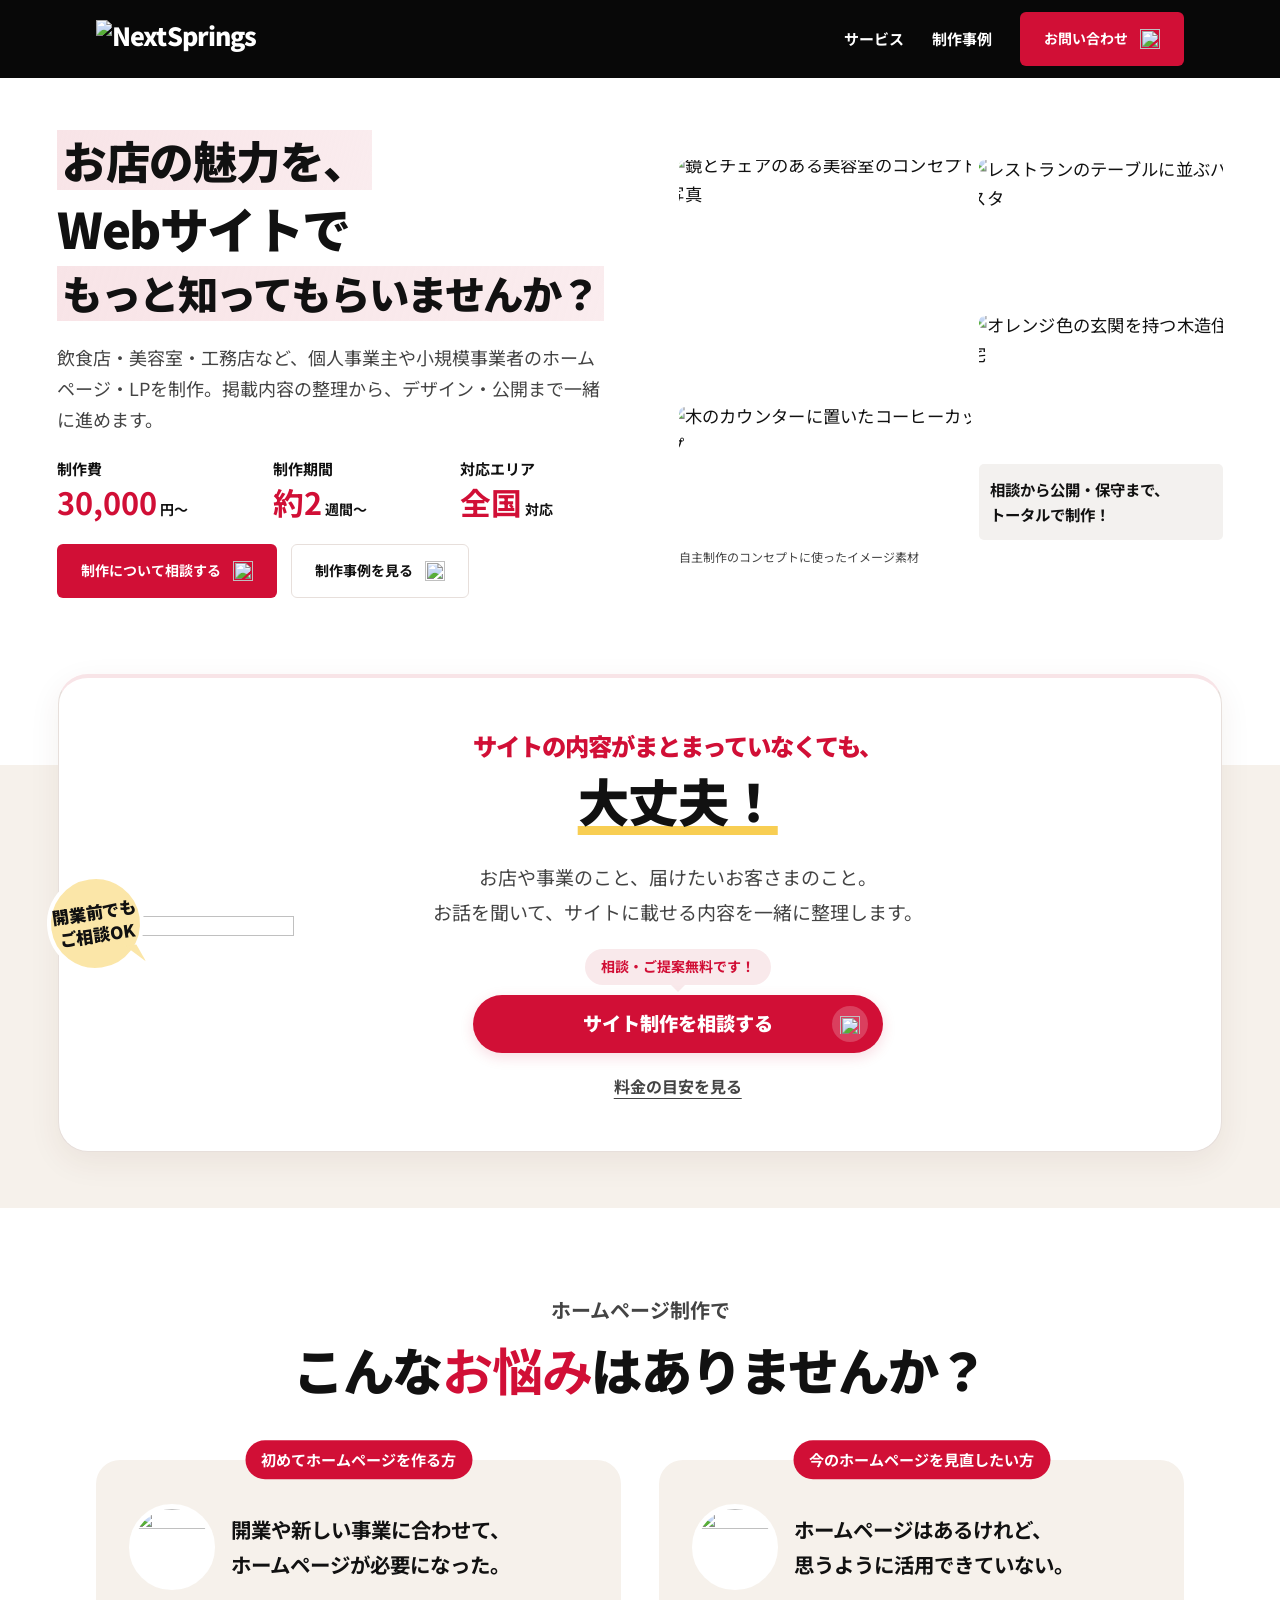
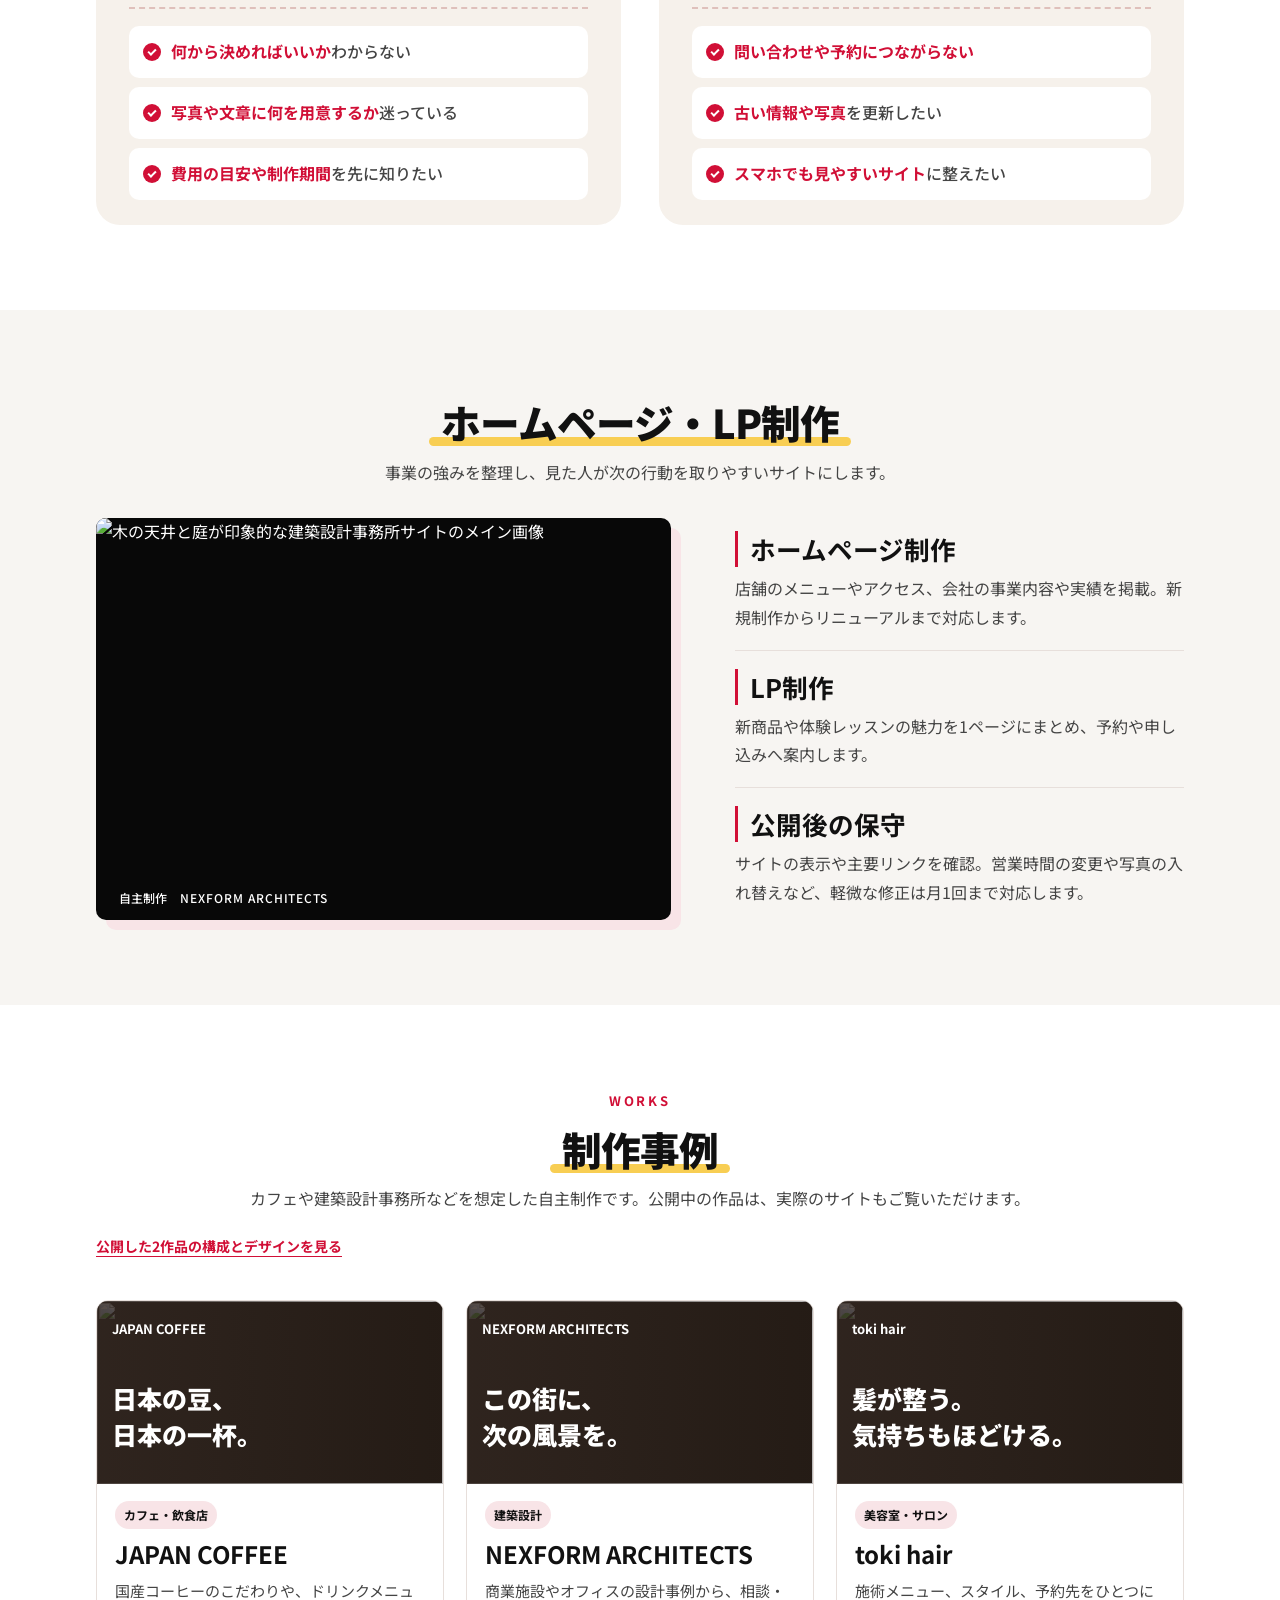
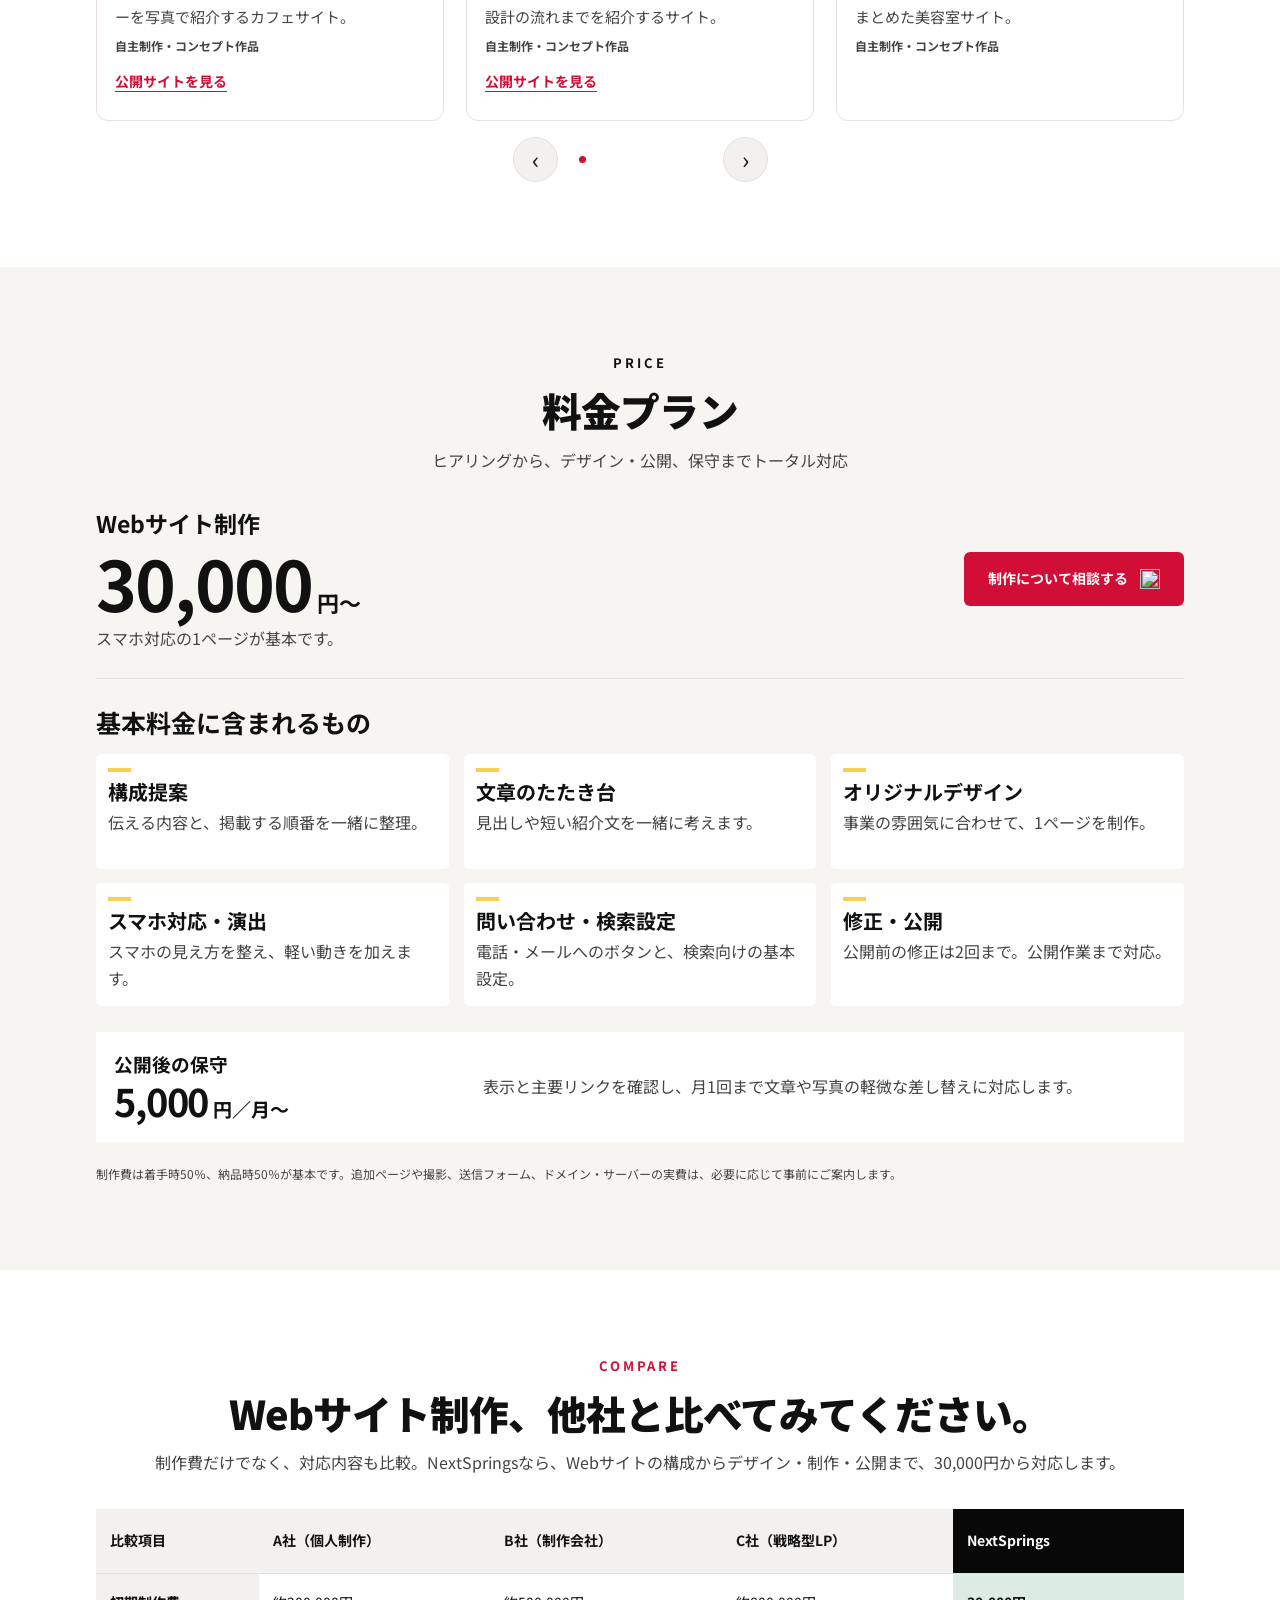
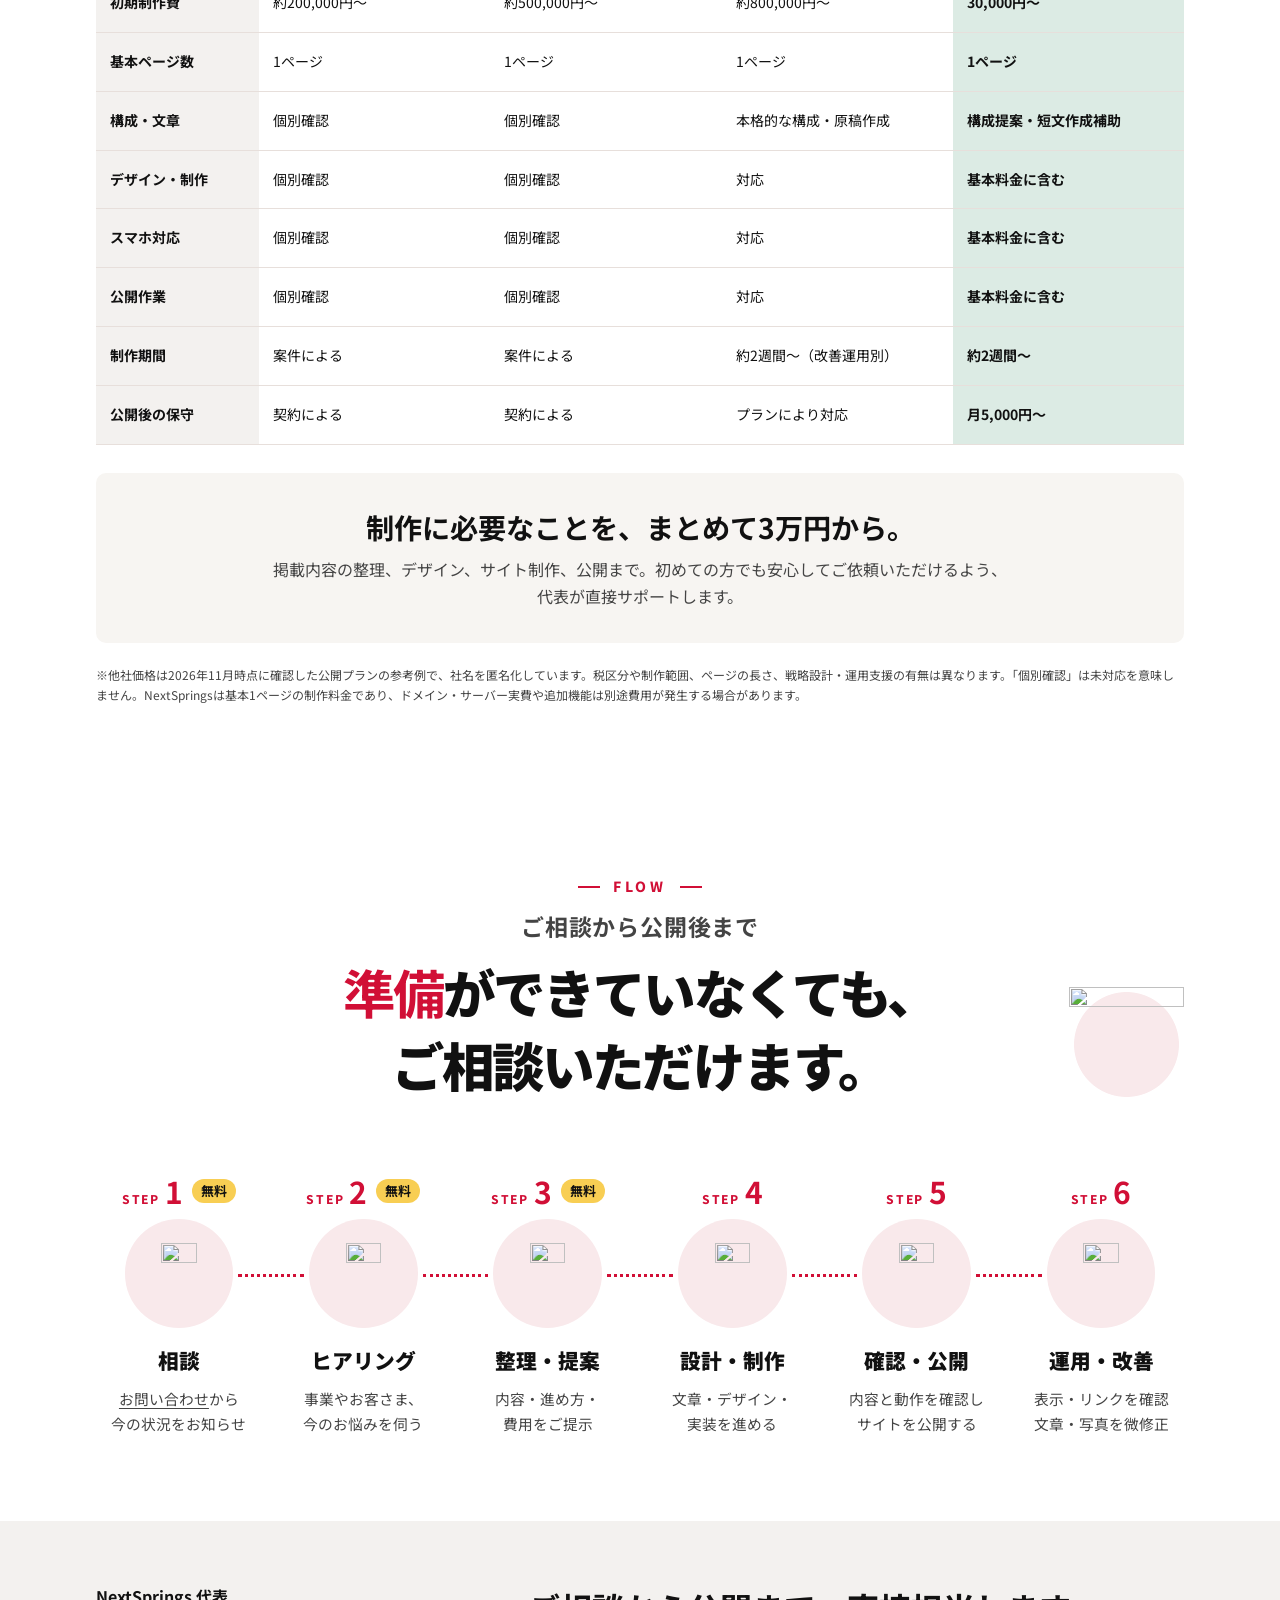
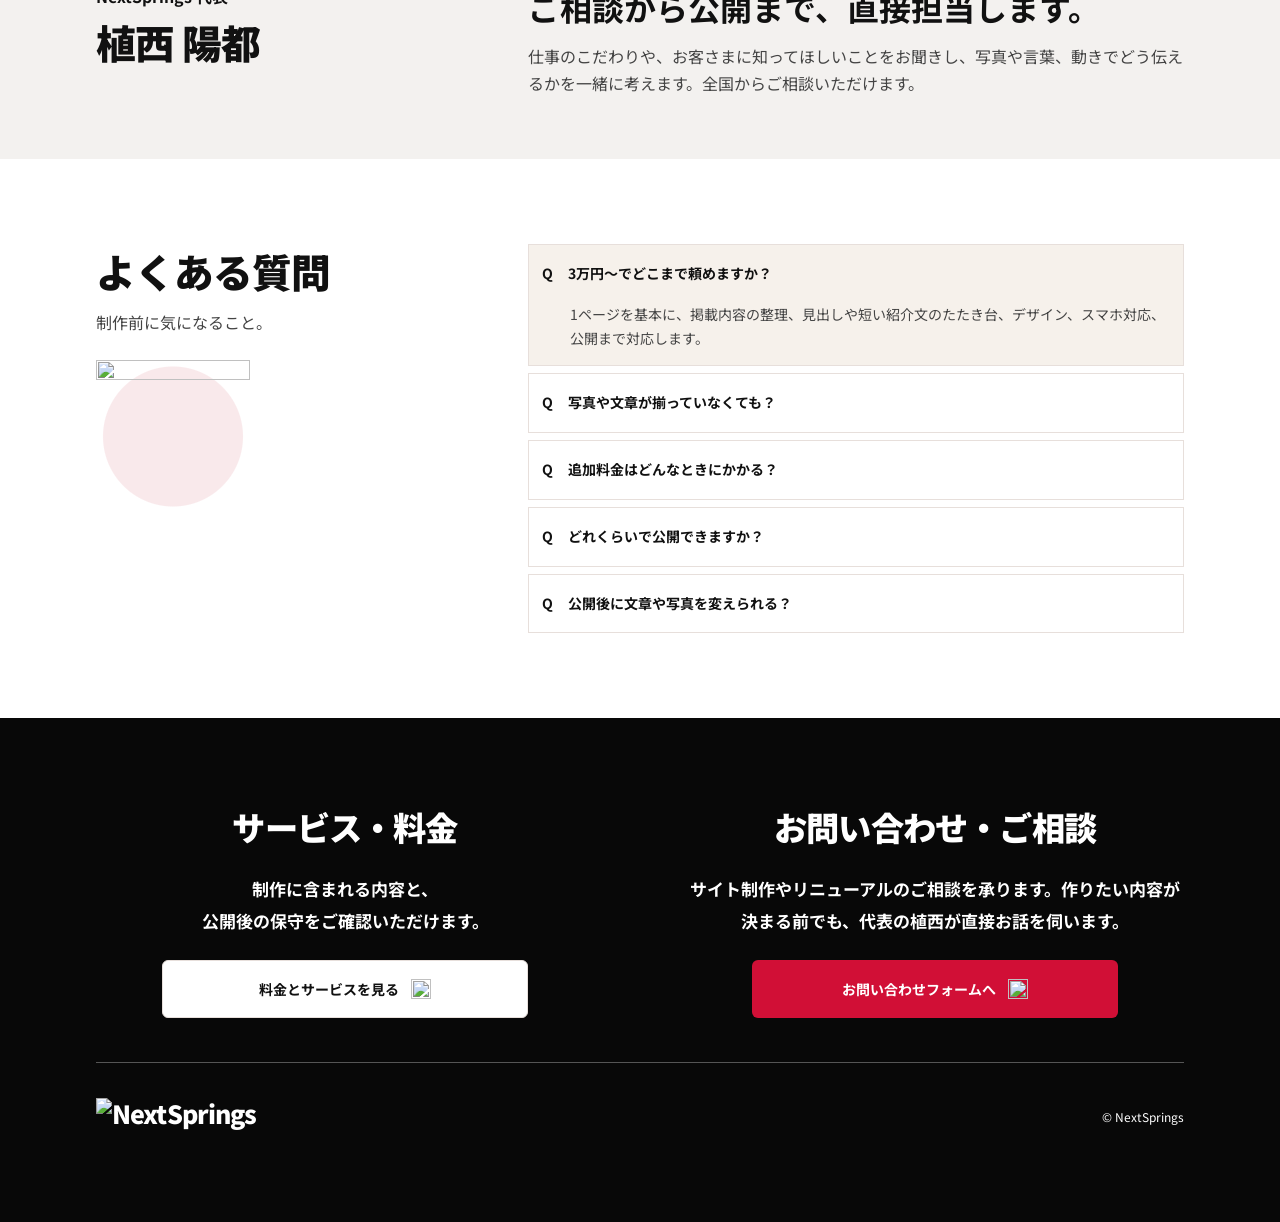
==== index.html @ c1b56e24 "Add files via upload" ====
<!doctype html>
<html lang="ja">
  <head>
    <meta charset="utf-8">
    <meta name="viewport" content="width=device-width, initial-scale=1">
    <meta name="theme-color" content="#080808">
    <meta
      name="description"
      content="小規模事業者・個人事業主のホームページ制作、LP制作、リニューアルを全国対応。1ページ30,000円〜。構成提案からスマホ対応・公開までNextSpringsの代表が直接担当します。"
    >
    <title>個人事業主・小規模事業者のホームページ制作・LP制作｜NextSprings</title>
    <meta name="robots" content="max-image-preview:large">
    <link rel="icon" type="image/png" href="./assets/favicon.png" sizes="96x96">
    <link rel="preconnect" href="https://fonts.googleapis.com">
    <link rel="preconnect" href="https://fonts.gstatic.com" crossorigin>
    <link
      href="https://fonts.googleapis.com/css2?family=Noto+Sans+JP:wght@400;500;700;900&amp;display=swap"
      rel="stylesheet"
    >
    <link rel="stylesheet" href="./styles.css?v=5">
    <link rel="stylesheet" href="./motion.css">
    <script src="./site.js?v=2" defer></script>
    <script src="./motion.js" defer></script>
  </head>
  <body id="top">
    <a class="skip" href="#main">本文へ移動</a>

    <header class="site-header">
      <div class="wrap header-inner">
        <a class="brand" href="#top" aria-label="NextSprings トップへ">
          <img
            src="./assets/nextsprings-logo-f1.png"
            alt="NextSprings"
            width="185"
            height="38"
          >
        </a>
        <nav aria-label="メインナビゲーション">
          <a class="nav-link" href="#services">サービス</a>
          <a class="nav-link" href="./works.html">制作事例</a>
          <a class="button primary" href="./contact.html">
            <span class="desktop-label">お問い合わせ</span>
            <span class="mobile-label">ご相談</span>
            <img src="./assets/arrow-light.svg" alt="" width="20" height="20">
          </a>
        </nav>
      </div>
    </header>

    <main id="main">
      <!-- トップ画面・制作費と納期の目安 -->
      <section class="hero" aria-labelledby="hero-heading">
        <div class="hero-wrap">
          <div class="hero-copy">
            <h1 id="hero-heading">
              <span>お店の魅力を、</span>
              <span>Webサイトで</span>
              <span>もっと知って<wbr>もらいませんか？</span>
            </h1>
            <p>
              飲食店・美容室・工務店など、個人事業主や小規模事業者のホームページ・LPを制作。掲載内容の整理から、デザイン・公開まで一緒に進めます。
            </p>
            <dl class="hero-facts">
              <div>
                <dt>制作費</dt>
                <dd>
                  <strong>30,000</strong>
                  <span>円〜</span>
                </dd>
              </div>
              <div>
                <dt>制作期間</dt>
                <dd>
                  <strong>約2</strong>
                  <span>週間〜</span>
                </dd>
              </div>
              <div>
                <dt>対応エリア</dt>
                <dd>
                  <strong>全国</strong>
                  <span>対応</span>
                </dd>
              </div>
            </dl>
            <div class="actions">
              <a class="button primary" href="./contact.html">
                <span class="desktop-label">制作について相談する</span>
                <span class="mobile-label">制作を相談する</span>
                <img src="./assets/arrow-light.svg" alt="" width="20" height="20">
              </a>
              <a class="button secondary" href="#works">
                <span class="desktop-label">制作事例を見る</span>
                <span class="mobile-label">作品を見る</span>
                <img src="./assets/arrow-dark.svg" alt="" width="20" height="20">
              </a>
            </div>
          </div>
          <figure class="hero-gallery">
            <div class="gallery-grid">
              <div class="gallery-stack gallery-main">
                <div class="gallery-photo">
                  <img
                    src="./assets/toki-hair.webp"
                    srcset="./assets/toki-hair-480.webp 480w, ./assets/toki-hair-960.webp 960w, ./assets/toki-hair.webp 1536w"
                    sizes="(max-width: 850px) 54vw, 24vw"
                    alt="鏡とチェアのある美容室のコンセプト写真"
                    width="1536"
                    height="1024"
                    fetchpriority="high"
                  >
                </div>
                <div class="gallery-photo">
                  <img
                    src="./assets/japan-coffee.webp"
                    srcset="./assets/japan-coffee-480.webp 480w, ./assets/japan-coffee-960.webp 960w, ./assets/japan-coffee.webp 1536w"
                    sizes="(max-width: 850px) 54vw, 24vw"
                    alt="木のカウンターに置いたコーヒーカップ"
                    width="1536"
                    height="1024"
                  >
                </div>
              </div>
              <div class="gallery-stack gallery-side">
                <div class="gallery-photo">
                  <img
                    src="./assets/hiyori.webp"
                    srcset="./assets/hiyori-480.webp 480w, ./assets/hiyori-960.webp 960w, ./assets/hiyori.webp 1536w"
                    sizes="(max-width: 850px) 41vw, 21vw"
                    alt="レストランのテーブルに並ぶパスタ"
                    width="1536"
                    height="1024"
                  >
                </div>
                <div class="gallery-photo">
                  <img
                    src="./assets/kino.webp"
                    srcset="./assets/kino-480.webp 480w, ./assets/kino-960.webp 960w, ./assets/kino.webp 1536w"
                    sizes="(max-width: 850px) 41vw, 21vw"
                    alt="オレンジ色の玄関を持つ木造住宅"
                    width="1536"
                    height="1024"
                  >
                </div>
                <p>相談から公開・保守まで、<br>トータルで制作！</p>
              </div>
            </div>
            <figcaption>自主制作のコンセプトに使ったイメージ素材</figcaption>
          </figure>
        </div>
      </section>

      <!-- ホームページ制作のご相談 -->
      <section class="statement" id="consultation" aria-labelledby="statement-heading">
        <div class="wrap">
          <div class="statement-card">
            <div class="statement-copy" data-reveal>
              <h2 id="statement-heading">
                <span class="statement-question">サイトの内容がまとまっていなくても、</span>
                <span class="statement-answer">大丈夫！</span>
              </h2>
              <p class="statement-description">
                <span>お店や事業のこと、届けたいお客さまのこと。</span>
                <span>お話を聞いて、サイトに載せる内容を一緒に整理します。</span>
              </p>
              <p class="statement-hint">相談・ご提案無料です！</p>
              <a class="button primary statement-button" href="./contact.html">
                <span class="statement-button-label">サイト制作を相談する</span>
                <span class="statement-button-icon" aria-hidden="true">
                  <img src="./assets/arrow-light.svg" alt="" width="20" height="20">
                </span>
              </a>
              <a class="statement-pricing" href="#pricing">料金の目安を見る</a>
            </div>
            <div class="statement-art" data-reveal="pop" data-delay="1">
              <p class="statement-bubble">開業前でも<br>ご相談OK</p>
              <img
                class="statement-portrait"
                src="./assets/consultation-designer.png"
                alt=""
                width="640"
                height="640"
                loading="lazy"
              >
            </div>
          </div>
        </div>
      </section>

      <!-- 初めての制作・サイト見直しのお悩み -->
      <section class="section concerns-section" id="concerns" aria-labelledby="concerns-heading">
        <div class="wrap">
          <div class="concerns-heading center" data-reveal>
            <p class="concerns-context">ホームページ制作で</p>
            <h2 id="concerns-heading">
              <span>こんな<strong>お悩み</strong>は</span><wbr><span>ありませんか？</span>
            </h2>
          </div>
          <div class="concerns">
            <article class="concern-card" data-reveal="from-left">
              <h3 class="concern-label">初めてホームページを作る方</h3>
              <div class="concern-intro">
                <img src="./assets/person-independent.svg" alt="" width="69" height="69" loading="lazy">
                <p>開業や新しい事業に合わせて、<br>ホームページが必要になった。</p>
              </div>
              <ul>
                <li><span><strong>何から決めればいいか</strong>わからない</span></li>
                <li><span><strong>写真や文章に何を用意するか</strong>迷っている</span></li>
                <li><span><strong>費用の目安や制作期間</strong>を先に知りたい</span></li>
              </ul>
            </article>

            <article class="concern-card" data-reveal="from-right" data-delay="1">
              <h3 class="concern-label">今のホームページを見直したい方</h3>
              <div class="concern-intro">
                <img src="./assets/person-salon.svg" alt="" width="69" height="69" loading="lazy">
                <p>ホームページはあるけれど、<br>思うように活用できていない。</p>
              </div>
              <ul>
                <li><span><strong>問い合わせや予約につながらない</strong></span></li>
                <li><span><strong>古い情報や写真</strong>を更新したい</span></li>
                <li><span><strong>スマホでも見やすいサイト</strong>に整えたい</span></li>
              </ul>
            </article>
          </div>
        </div>
      </section>

      <!-- サービス内容 -->
      <section class="section services" id="services" aria-labelledby="services-heading">
        <div class="wrap">
          <div class="section-intro center" data-reveal>
            <h2 id="services-heading"><span class="underline">ホームページ・<wbr>LP制作</span></h2>
            <p>事業の強みを整理し、見た人が次の行動を取りやすいサイトにします。</p>
          </div>
          <div class="services-content">
            <figure class="services-feature" data-reveal data-delay="1">
              <img
                src="./assets/nexform-site.webp"
                alt="木の天井と庭が印象的な建築設計事務所サイトのメイン画像"
                width="1536"
                height="864"
                loading="lazy"
                decoding="async"
              >
              <figcaption>
                <span>自主制作</span>
                <span lang="en">NEXFORM ARCHITECTS</span>
              </figcaption>
            </figure>

            <dl class="service-list" data-reveal data-delay="2">
              <div>
                <dt>ホームページ制作</dt>
                <dd>店舗のメニューやアクセス、会社の事業内容や実績を掲載。新規制作からリニューアルまで対応します。</dd>
              </div>
              <div>
                <dt>LP制作</dt>
                <dd>新商品や体験レッスンの魅力を1ページにまとめ、予約や申し込みへ案内します。</dd>
              </div>
              <div>
                <dt>公開後の保守</dt>
                <dd>サイトの表示や主要リンクを確認。営業時間の変更や写真の入れ替えなど、軽微な修正は月1回まで対応します。</dd>
              </div>
            </dl>
          </div>
        </div>
      </section>

      <!-- 制作事例 -->
      <section class="section" id="works" aria-labelledby="works-heading">
        <div class="wrap">
          <div class="section-intro center" data-reveal>
            <span lang="en" class="eyebrow red">WORKS</span>
            <h2 id="works-heading"><span class="underline">制作事例</span></h2>
            <p>カフェや建築設計事務所などを想定した自主制作です。公開中の作品は、実際のサイトもご覧いただけます。</p>
            <a class="project-link" href="./works.html">公開した2作品の構成とデザインを見る</a>
          </div>
          <div class="carousel" data-reveal data-delay="1" aria-roledescription="カルーセル" aria-labelledby="works-heading">
            <!-- 作品の追加・削除時は、下の切り替えボタンと aria-label の件数も更新する -->
            <div class="work-track" id="work-track" tabindex="0" aria-label="制作事例">
              <article class="project" aria-roledescription="スライド" aria-label="1 / 6">
                <div class="project-cover">
                  <img src="./assets/japan-coffee-site.webp" alt="" loading="lazy" width="1672" height="941">
                  <div>
                    <span lang="en">JAPAN COFFEE</span>
                    <p>日本の豆、<br>日本の一杯。</p>
                  </div>
                </div>
                <div class="project-copy">
                  <span class="tag">カフェ・飲食店</span>
                  <h3 lang="en">JAPAN COFFEE</h3>
                  <p>国産コーヒーのこだわりや、ドリンクメニューを写真で紹介するカフェサイト。</p>
                  <small>自主制作・コンセプト作品</small>
                  <a
                    class="project-link"
                    href="https://ue070924-source.github.io/japan-cofe-2.0/"
                    target="_blank"
                    rel="noopener"
                    aria-label="JAPAN COFFEEの公開サイトを見る（新しいタブ）"
                  >公開サイトを見る</a>
                </div>
              </article>

              <article class="project" aria-roledescription="スライド" aria-label="2 / 6">
                <div class="project-cover">
                  <img src="./assets/nexform-site.webp" alt="" loading="lazy" width="1536" height="864">
                  <div>
                    <span lang="en">NEXFORM ARCHITECTS</span>
                    <p>この街に、<br>次の風景を。</p>
                  </div>
                </div>
                <div class="project-copy">
                  <span class="tag">建築設計</span>
                  <h3 lang="en">NEXFORM ARCHITECTS</h3>
                  <p>商業施設やオフィスの設計事例から、相談・設計の流れまでを紹介するサイト。</p>
                  <small>自主制作・コンセプト作品</small>
                  <a
                    class="project-link"
                    href="https://ue070924-source.github.io/nexform/"
                    target="_blank"
                    rel="noopener"
                    aria-label="NEXFORM ARCHITECTSの公開サイトを見る（新しいタブ）"
                  >公開サイトを見る</a>
                </div>
              </article>

              <article class="project" aria-roledescription="スライド" aria-label="3 / 6">
                <div class="project-cover">
                  <img src="./assets/toki-hair.webp" alt="" loading="lazy" width="393" height="207">
                  <div>
                    <span lang="en">toki hair</span>
                    <p>髪が整う。<br>気持ちもほどける。</p>
                  </div>
                </div>
                <div class="project-copy">
                  <span class="tag">美容室・サロン</span>
                  <h3 lang="en">toki hair</h3>
                  <p>施術メニュー、スタイル、予約先をひとつにまとめた美容室サイト。</p>
                  <small>自主制作・コンセプト作品</small>
                </div>
              </article>

              <article class="project" aria-roledescription="スライド" aria-label="4 / 6">
                <div class="project-cover">
                  <img src="./assets/kino.webp" alt="" loading="lazy" width="393" height="207">
                  <div>
                    <span>木野工務店</span>
                    <p>木と暮らす家を、<br>この街で。</p>
                  </div>
                </div>
                <div class="project-copy">
                  <span class="tag">建築・リフォーム</span>
                  <h3>木野工務店</h3>
                  <p>施工写真と対応工事を整理し、見積もり相談へつなぐサイト案。</p>
                  <small>自主制作・コンセプト作品</small>
                </div>
              </article>

              <article class="project" aria-roledescription="スライド" aria-label="5 / 6">
                <div class="project-cover">
                  <img src="./assets/hiyori.webp" alt="" loading="lazy" width="393" height="207">
                  <div>
                    <span>食堂 ひより</span>
                    <p>今日の一皿を、<br>ゆっくりと。</p>
                  </div>
                </div>
                <div class="project-copy">
                  <span class="tag">飲食店・レストラン</span>
                  <h3>食堂 ひより</h3>
                  <p>料理写真と営業時間、来店時の案内を分かりやすく載せた店舗サイト。</p>
                  <small>自主制作・コンセプト作品</small>
                </div>
              </article>

              <article class="project" aria-roledescription="スライド" aria-label="6 / 6">
                <div class="project-cover">
                  <img src="./assets/yohaku.webp" alt="" loading="lazy" width="393" height="207">
                  <div>
                    <span>余白写真室</span>
                    <p>その日の光を、<br>一枚に。</p>
                  </div>
                </div>
                <div class="project-copy">
                  <span class="tag">個人事業・写真家</span>
                  <h3>余白写真室</h3>
                  <p>写真作品、撮影メニュー、依頼先を紹介するポートフォリオ。</p>
                  <small>自主制作・コンセプト作品</small>
                </div>
              </article>
            </div>
            <div class="carousel-controls" hidden>
              <button
                type="button"
                class="round"
                data-direction="-1"
                aria-label="前の作品"
                aria-controls="work-track"
              >
                ‹
              </button>
              <div class="dots" aria-label="表示する作品">
                <button
                  type="button"
                  data-slide="0"
                  aria-label="JAPAN COFFEEから表示"
                  aria-current="true"
                >
                  <img src="./assets/dot-active.svg" alt="" width="7" height="7">
                </button>
                <button type="button" data-slide="1" aria-label="NEXFORM ARCHITECTSから表示">
                  <img src="./assets/dot-2.svg" alt="" width="7" height="7">
                </button>
                <button type="button" data-slide="2" aria-label="toki hairから表示">
                  <img src="./assets/dot-3.svg" alt="" width="7" height="7">
                </button>
                <button type="button" data-slide="3" aria-label="木野工務店から表示">
                  <img src="./assets/dot-4.svg" alt="" width="7" height="7">
                </button>
                <button type="button" data-slide="4" aria-label="食堂 ひよりから表示">
                  <img src="./assets/dot-5.svg" alt="" width="7" height="7">
                </button>
                <button type="button" data-slide="5" aria-label="余白写真室から表示">
                  <img src="./assets/dot-2.svg" alt="" width="7" height="7">
                </button>
              </div>
              <button
                type="button"
                class="round"
                data-direction="1"
                aria-label="次の作品"
                aria-controls="work-track"
              >
                ›
              </button>
            </div>
            <p class="sr-only" aria-live="polite" data-carousel-status></p>
          </div>
        </div>
      </section>

      <!-- 制作料金・保守料金 -->
      <section class="section light" id="pricing" aria-labelledby="price-heading">
        <div class="wrap">
          <div class="section-intro center" data-reveal>
            <span class="eyebrow" lang="en">PRICE</span>
            <h2 id="price-heading">料金プラン</h2>
            <p>ヒアリングから、デザイン・公開、保守までトータル対応</p>
          </div>
          <!-- 料金を変えるときは、トップ画面・比較表・FAQの金額も確認する -->
          <div class="price-lead" data-reveal data-delay="1">
            <div>
              <h3>Webサイト制作</h3>
              <p class="amount">
                <strong>30,000</strong>
                <span>円〜</span>
              </p>
              <p>スマホ対応の1ページが基本です。</p>
            </div>
            <a class="button primary" href="./contact.html">
              制作について相談する
              <img src="./assets/arrow-light.svg" alt="" width="20" height="20">
            </a>
          </div>
          <h3 class="included-title" data-reveal>基本料金に含まれるもの</h3>
          <div class="included">
            <article data-reveal>
              <h4>構成提案</h4>
              <p>伝える内容と、掲載する順番を一緒に整理。</p>
            </article>

            <article data-reveal data-delay="1">
              <h4>文章のたたき台</h4>
              <p>見出しや短い紹介文を一緒に考えます。</p>
            </article>

            <article data-reveal data-delay="2">
              <h4>オリジナルデザイン</h4>
              <p>事業の雰囲気に合わせて、1ページを制作。</p>
            </article>

            <article data-reveal>
              <h4>スマホ対応・演出</h4>
              <p>スマホの見え方を整え、軽い動きを加えます。</p>
            </article>

            <article data-reveal data-delay="1">
              <h4>問い合わせ・検索設定</h4>
              <p>電話・メールへのボタンと、検索向けの基本設定。</p>
            </article>

            <article data-reveal data-delay="2">
              <h4>修正・公開</h4>
              <p>公開前の修正は2回まで。公開作業まで対応。</p>
            </article>
          </div>
          <div class="maintenance" data-reveal>
            <div>
              <h3>公開後の保守</h3>
              <p class="amount">
                <strong>5,000</strong>
                <span>円／月〜</span>
              </p>
            </div>
            <p>表示と主要リンクを確認し、月1回まで文章や写真の軽微な差し替えに対応します。</p>
          </div>
          <p class="note">
            制作費は着手時50％、納品時50％が基本です。追加ページや撮影、送信フォーム、ドメイン・サーバーの実費は、必要に応じて事前にご案内します。
          </p>
        </div>
      </section>

      <!-- 他社との比較 -->
      <section class="section" id="comparison" aria-labelledby="comparison-heading">
        <div class="wrap">
          <div class="section-intro center" data-reveal>
            <span class="eyebrow red" lang="en">COMPARE</span>
            <h2 id="comparison-heading">
              <span>Webサイト制作、</span><wbr><span>他社と比べて</span><wbr><span>みてください。</span>
            </h2>
            <p>
              制作費だけでなく、対応内容も比較。NextSpringsなら、Webサイトの構成からデザイン・制作・公開まで、30,000円から対応します。
            </p>
          </div>
          <table class="compare" role="table" aria-labelledby="comparison-heading">
            <colgroup>
              <col class="item-col">
              <col>
              <col>
              <col>
              <col>
            </colgroup>
            <thead>
              <tr>
                <th scope="col">比較項目</th>
                <th scope="col">A社（個人制作）</th>
                <th scope="col">B社（制作会社）</th>
                <th scope="col">C社（戦略型LP）</th>
                <th scope="col">NextSprings</th>
              </tr>
            </thead>
            <tbody>
              <tr data-reveal="fade">
                <th scope="row">初期制作費</th>
                <td>
                  <span aria-hidden="true">A社（個人制作）</span>
                  約200,000円〜
                </td>
                <td>
                  <span aria-hidden="true">B社（制作会社）</span>
                  約500,000円〜
                </td>
                <td>
                  <span aria-hidden="true">C社（戦略型LP）</span>
                  約800,000円〜
                </td>
                <td>
                  <span aria-hidden="true">NextSprings</span>
                  30,000円〜
                </td>
              </tr>

              <tr data-reveal="fade" data-delay="1">
                <th scope="row">基本ページ数</th>
                <td>
                  <span aria-hidden="true">A社（個人制作）</span>
                  1ページ
                </td>
                <td>
                  <span aria-hidden="true">B社（制作会社）</span>
                  1ページ
                </td>
                <td>
                  <span aria-hidden="true">C社（戦略型LP）</span>
                  1ページ
                </td>
                <td>
                  <span aria-hidden="true">NextSprings</span>
                  1ページ
                </td>
              </tr>

              <tr data-reveal="fade" data-delay="2">
                <th scope="row">構成・文章</th>
                <td>
                  <span aria-hidden="true">A社（個人制作）</span>
                  個別確認
                </td>
                <td>
                  <span aria-hidden="true">B社（制作会社）</span>
                  個別確認
                </td>
                <td>
                  <span aria-hidden="true">C社（戦略型LP）</span>
                  本格的な構成・原稿作成
                </td>
                <td>
                  <span aria-hidden="true">NextSprings</span>
                  構成提案・短文作成補助
                </td>
              </tr>

              <tr data-reveal="fade">
                <th scope="row">デザイン・制作</th>
                <td>
                  <span aria-hidden="true">A社（個人制作）</span>
                  個別確認
                </td>
                <td>
                  <span aria-hidden="true">B社（制作会社）</span>
                  個別確認
                </td>
                <td>
                  <span aria-hidden="true">C社（戦略型LP）</span>
                  対応
                </td>
                <td>
                  <span aria-hidden="true">NextSprings</span>
                  基本料金に含む
                </td>
              </tr>

              <tr data-reveal="fade" data-delay="1">
                <th scope="row">スマホ対応</th>
                <td>
                  <span aria-hidden="true">A社（個人制作）</span>
                  個別確認
                </td>
                <td>
                  <span aria-hidden="true">B社（制作会社）</span>
                  個別確認
                </td>
                <td>
                  <span aria-hidden="true">C社（戦略型LP）</span>
                  対応
                </td>
                <td>
                  <span aria-hidden="true">NextSprings</span>
                  基本料金に含む
                </td>
              </tr>

              <tr data-reveal="fade" data-delay="2">
                <th scope="row">公開作業</th>
                <td>
                  <span aria-hidden="true">A社（個人制作）</span>
                  個別確認
                </td>
                <td>
                  <span aria-hidden="true">B社（制作会社）</span>
                  個別確認
                </td>
                <td>
                  <span aria-hidden="true">C社（戦略型LP）</span>
                  対応
                </td>
                <td>
                  <span aria-hidden="true">NextSprings</span>
                  基本料金に含む
                </td>
              </tr>

              <tr data-reveal="fade">
                <th scope="row">制作期間</th>
                <td>
                  <span aria-hidden="true">A社（個人制作）</span>
                  案件による
                </td>
                <td>
                  <span aria-hidden="true">B社（制作会社）</span>
                  案件による
                </td>
                <td>
                  <span aria-hidden="true">C社（戦略型LP）</span>
                  約2週間〜（改善運用別）
                </td>
                <td>
                  <span aria-hidden="true">NextSprings</span>
                  約2週間〜
                </td>
              </tr>

              <tr data-reveal="fade" data-delay="1">
                <th scope="row">公開後の保守</th>
                <td>
                  <span aria-hidden="true">A社（個人制作）</span>
                  契約による
                </td>
                <td>
                  <span aria-hidden="true">B社（制作会社）</span>
                  契約による
                </td>
                <td>
                  <span aria-hidden="true">C社（戦略型LP）</span>
                  プランにより対応
                </td>
                <td>
                  <span aria-hidden="true">NextSprings</span>
                  月5,000円〜
                </td>
              </tr>
            </tbody>
          </table>
          <div class="compare-summary" data-reveal>
            <h3>制作に必要なことを、まとめて3万円から。</h3>
            <p>
              掲載内容の整理、デザイン、サイト制作、公開まで。初めての方でも安心してご依頼いただけるよう、代表が直接サポートします。
            </p>
          </div>
          <p class="note">
            ※他社価格は2026年11月時点に確認した公開プランの参考例で、社名を匿名化しています。税区分や制作範囲、ページの長さ、戦略設計・運用支援の有無は異なります。「個別確認」は未対応を意味しません。NextSpringsは基本1ページの制作料金であり、ドメイン・サーバー実費や追加機能は別途費用が発生する場合があります。
          </p>
        </div>
      </section>

      <!-- 制作の流れ -->
      <section class="section process" id="process" aria-labelledby="process-heading">
        <div class="wrap">
          <div class="process-intro">
            <span class="process-eyebrow" lang="en" aria-hidden="true" data-reveal>FLOW</span>
            <h2 id="process-heading" data-reveal>ご相談から公開後まで</h2>
            <p class="process-lead" data-reveal data-delay="1">
              <span><strong>準備</strong>ができていなくても、</span>
              <span>ご相談いただけます。</span>
            </p>
            <img
              class="section-character process-character"
              data-reveal="pop"
              data-delay="2"
              src="./assets/process-designer.png"
              alt=""
              width="480"
              height="480"
              loading="lazy"
            >
          </div>
          <ol class="steps" role="list">
            <li data-reveal>
              <div class="step-meta">
                <span class="step-number" aria-hidden="true">STEP <b>1</b></span>
                <span class="step-free">無料</span>
              </div>
              <span class="step-icon">
                <img src="./assets/flow-contact.svg" alt="" width="64" height="64" loading="lazy">
              </span>
              <h3>相談</h3>
              <p>
                <span><a href="./contact.html">お問い合わせ</a>から</span>
                <span>今の状況をお知らせ</span>
              </p>
            </li>

            <li data-reveal data-delay="1">
              <div class="step-meta">
                <span class="step-number" aria-hidden="true">STEP <b>2</b></span>
                <span class="step-free">無料</span>
              </div>
              <span class="step-icon">
                <img src="./assets/flow-interview.svg" alt="" width="64" height="64" loading="lazy">
              </span>
              <h3>ヒアリング</h3>
              <p>
                <span>事業やお客さま、</span>
                <span>今のお悩みを伺う</span>
              </p>
            </li>

            <li data-reveal data-delay="2">
              <div class="step-meta">
                <span class="step-number" aria-hidden="true">STEP <b>3</b></span>
                <span class="step-free">無料</span>
              </div>
              <span class="step-icon">
                <img src="./assets/flow-proposal.svg" alt="" width="64" height="64" loading="lazy">
              </span>
              <h3>整理・提案</h3>
              <p>
                <span>内容・進め方・</span>
                <span>費用をご提示</span>
              </p>
            </li>

            <li data-reveal data-delay="3">
              <div class="step-meta">
                <span class="step-number" aria-hidden="true">STEP <b>4</b></span>
              </div>
              <span class="step-icon">
                <img src="./assets/flow-design.svg" alt="" width="64" height="64" loading="lazy">
              </span>
              <h3>設計・制作</h3>
              <p>
                <span>文章・デザイン・</span>
                <span>実装を進める</span>
              </p>
            </li>

            <li data-reveal data-delay="4">
              <div class="step-meta">
                <span class="step-number" aria-hidden="true">STEP <b>5</b></span>
              </div>
              <span class="step-icon">
                <img src="./assets/flow-launch.svg" alt="" width="64" height="64" loading="lazy">
              </span>
              <h3>確認・公開</h3>
              <p>
                <span>内容と動作を確認し</span>
                <span>サイトを公開する</span>
              </p>
            </li>

            <li data-reveal data-delay="5">
              <div class="step-meta">
                <span class="step-number" aria-hidden="true">STEP <b>6</b></span>
              </div>
              <span class="step-icon">
                <img src="./assets/flow-maintenance.svg" alt="" width="64" height="64" loading="lazy">
              </span>
              <h3>運用・改善</h3>
              <p>
                <span>表示・リンクを確認</span>
                <span>文章・写真を微修正</span>
              </p>
            </li>
          </ol>
        </div>
      </section>

      <!-- 代表プロフィール -->
      <section class="section gray profile" id="about" aria-labelledby="profile-heading">
        <div class="wrap split">
          <div data-reveal>
            <p class="persona">NextSprings 代表</p>
            <h2 id="profile-heading">植西 陽都</h2>
          </div>
          <div data-reveal data-delay="1">
            <h3>ご相談から公開まで、直接担当します。</h3>
            <p>
              仕事のこだわりや、お客さまに知ってほしいことをお聞きし、写真や言葉、動きでどう伝えるかを一緒に考えます。全国からご相談いただけます。
            </p>
          </div>
        </div>
      </section>

      <!-- よくある質問 -->
      <section class="section" id="faq" aria-labelledby="faq-heading">
        <div class="wrap split">
          <div class="faq-intro">
            <h2 id="faq-heading" data-reveal>よくある質問</h2>
            <p data-reveal>制作前に気になること。</p>
            <img
              class="section-character faq-character"
              data-reveal="pop"
              data-delay="1"
              src="./assets/faq-designer.png"
              alt=""
              width="480"
              height="480"
              loading="lazy"
            >
          </div>
          <div class="faq">
            <details name="faq" data-reveal open>
              <summary>3万円〜でどこまで頼めますか？</summary>
              <p>
                1ページを基本に、掲載内容の整理、見出しや短い紹介文のたたき台、デザイン、スマホ対応、公開まで対応します。
              </p>
            </details>

            <details name="faq" data-reveal data-delay="1">
              <summary>写真や文章が揃っていなくても？</summary>
              <p>まずは事業内容をお聞かせください。手元の素材を確認し、必要なものを一緒に整理します。</p>
            </details>

            <details name="faq" data-reveal data-delay="2">
              <summary>追加料金はどんなときにかかる？</summary>
              <p>追加ページ、撮影、送信フォームなどをご希望の場合は、事前にお見積もりします。</p>
            </details>

            <details name="faq" data-reveal data-delay="3">
              <summary>どれくらいで公開できますか？</summary>
              <p>
                最短で約2週間です。素材の準備状況や制作内容に応じ、見積もり時に公開時期の目安をお伝えします。
              </p>
            </details>

            <details name="faq" data-reveal data-delay="4">
              <summary>公開後に文章や写真を変えられる？</summary>
              <p>
                保守では月1回まで軽微な差し替えに対応します。変更したい箇所と差し替え後の素材をお送りください。
              </p>
            </details>
          </div>
        </div>
      </section>
    </main>

    <!-- 問い合わせ・フッター -->
    <footer id="contact" class="contact">
      <div class="wrap">
        <div class="contact-grid">
          <section aria-labelledby="contact-services" data-reveal>
            <h2 id="contact-services">サービス・料金</h2>
            <p>制作に含まれる内容と、<br>公開後の保守をご確認いただけます。</p>
            <a class="button secondary" href="#pricing">
              料金とサービスを見る
              <img src="./assets/arrow-dark.svg" alt="" width="20" height="20">
            </a>
          </section>
          <section aria-labelledby="contact-inquiry" data-reveal data-delay="1">
            <h2 id="contact-inquiry">お問い合わせ・ご相談</h2>
            <p>
              サイト制作やリニューアルのご相談を承ります。作りたい内容が決まる前でも、代表の植西が直接お話を伺います。
            </p>
            <a class="button primary" href="./contact.html">
              お問い合わせフォームへ
              <img src="./assets/arrow-light.svg" alt="" width="20" height="20">
            </a>
          </section>
        </div>
        <div class="footer-row">
          <a class="brand footer-brand" href="#top" aria-label="NextSprings トップへ">
            <img
              src="./assets/nextsprings-logo-f1.png"
              alt="NextSprings"
              width="185"
              height="38"
            >
          </a>
          <small>© NextSprings</small>
        </div>
      </div>
    </footer>
  </body>
</html>
---- styles.css ----
/* 共通の配色・書体・左右余白 */
:root {
  color-scheme: light;
  --ink: #111;
  --body: #444;
  --black: #080808;
  --red: #d10f36;
  --pink: #f8e4e7;
  --gray: #f3f1ef;
  --light: #f7f5f2;
  --line: #e7dfdb;
  --paper: #f6f1eb;
  --rose: #f9e9eb;
  --yellow: #f8ce53;
  --mint: #dcebe4;
  --gutter: clamp(24px, 7.5vw, 108px);
  font-family: "Noto Sans JP", "Hiragino Kaku Gothic ProN", "Yu Gothic", sans-serif;
  color: var(--ink);
  background: #fff;
  font-synthesis: none;
}

/* 基本スタイルとアクセシビリティ */
*,
*::before,
*::after {
  box-sizing: border-box;
}

body {
  margin: 0;
  line-height: 1.7;
}

p,
h1,
h2,
h3,
h4,
dl,
dd,
figure,
ul,
ol {
  margin: 0;
}

img {
  display: block;
  max-width: 100%;
}

a {
  color: inherit;
  text-decoration: none;
}

button {
  font: inherit;
}

[hidden] {
  display: none !important;
}

:focus-visible {
  outline: 3px solid #1b59b4;
  outline-offset: 4px;
}

[id] {
  scroll-margin-top: 16px;
}

.sr-only,
.skip:not(:focus) {
  position: absolute;
  width: 1px;
  height: 1px;
  padding: 0;
  overflow: hidden;
  clip-path: inset(50%);
  white-space: nowrap;
}

.skip:focus {
  position: fixed;
  z-index: 2;
  inset: 8px auto auto 8px;
  background: white;
  padding: 10px 16px;
}

/* 共通レイアウトと見出し */
.wrap {
  max-width: calc(1224px + var(--gutter) * 2);
  margin-inline: auto;
  padding-inline: var(--gutter);
}

.section {
  padding-block: 85px;
}

.center {
  text-align: center;
}

.gray {
  background: var(--gray);
}

.light {
  background: var(--light);
}

.mobile-label {
  display: none;
}

h2 {
  font-size: clamp(29px, 3.1vw, 44px);
  font-weight: 900;
  line-height: 1.38;
  letter-spacing: -.025em;
  text-wrap: balance;
}

h3 {
  font-weight: 700;
  line-height: 1.55;
}

.note {
  font-size: 12px;
  margin-top: 22px;
}

main p {
  color: var(--body);
}

/* ヘッダー・ナビゲーション */
.site-header {
  background: var(--black);
  color: #fff;
}

.header-inner {
  min-height: 78px;
  display: flex;
  align-items: center;
  justify-content: space-between;
  gap: 16px;
}

.brand {
  display: inline-flex;
  gap: 8px;
  align-items: center;
  font-weight: 900;
  font-size: 25px;
  line-height: 1.2;
  white-space: nowrap;
  letter-spacing: -.035em;
}

.brand img {
  flex: 0 0 auto;
  width: 185px;
  height: auto;
}

.site-header nav {
  display: flex;
  gap: 28px;
  align-items: center;
}

.nav-link {
  font-size: 15px;
  font-weight: 700;
}

.nav-link:hover {
  text-decoration: underline;
  text-underline-offset: 5px;
}

/* 共通ボタン */
.button {
  min-height: 54px;
  padding: 13px 23px;
  display: inline-flex;
  align-items: center;
  justify-content: center;
  gap: 12px;
  border-radius: 6px;
  border: 1px solid transparent;
  font-size: 14px;
  font-weight: 700;
  line-height: 1.55;
  text-align: center;
}

.button img {
  flex: 0 0 auto;
}

.button.primary {
  background: var(--red);
  color: white;
}

.button.primary:hover {
  background: #ad0d2d;
}

.button.secondary {
  background: white;
  color: var(--ink);
  border-color: var(--line);
}

.button.secondary[href]:hover {
  background: var(--gray);
}

/* トップ画面 */
.hero {
  padding: 52px 0 56px;
}

.hero-wrap {
  max-width: 1440px;
  margin-inline: auto;
  padding-inline: clamp(24px, 4.45vw, 64px);
  display: grid;
  grid-template-columns: minmax(0, 633fr) minmax(0, 612fr);
  align-items: center;
  gap: clamp(22px, 4.65vw, 67px);
}

.hero-copy {
  min-width: 0;
  display: grid;
  gap: 21px;
}

.hero h1 {
  font-size: clamp(35px, 3.48vw, 50px);
  line-height: 1.35;
  font-weight: 900;
  letter-spacing: -.032em;
  display: grid;
  justify-items: start;
  gap: 5px;
}

.hero h1 span {
  white-space: nowrap;
}

.hero h1 span:nth-child(2) {
  font-size: 1.1em;
}

.hero h1 span:last-child {
  font-size: clamp(28px, 3.15vw, 48px);
  white-space: normal;
  word-break: keep-all;
}

.hero h1 span:nth-child(odd) {
  padding-inline: 5px;
  background: linear-gradient(285deg, rgb(248 228 231 / 70%), var(--pink));
}

.hero-copy > p {
  max-width: 544px;
  font-size: 18px;
  line-height: 1.72;
}

.hero-facts {
  display: grid;
  grid-template-columns: 1.15fr 1fr .85fr;
  max-width: 608px;
}

.hero-facts dt {
  font-size: 15px;
  font-weight: 700;
}

.hero-facts dd {
  display: flex;
  align-items: baseline;
  gap: 3px;
  white-space: nowrap;
}

.hero-facts strong {
  color: var(--red);
  font-size: clamp(22px, 2.4vw, 34px);
  font-weight: 700;
  line-height: 1.35;
}

.hero-facts dd span {
  font-size: 14px;
  font-weight: 700;
}

.actions {
  display: flex;
  flex-wrap: wrap;
  gap: 14px;
}

/* トップ画面の写真 */
.gallery-grid {
  display: grid;
  grid-template-columns: minmax(0, 329fr) minmax(0, 275fr);
  gap: 8px;
}

.gallery-stack {
  display: grid;
  gap: 8px;
}

.gallery-photo {
  position: relative;
  overflow: hidden;
  border-radius: 5px;
}

.gallery-photo img {
  position: absolute;
  inset: 0;
  width: 100%;
  height: 100%;
  object-fit: cover;
}

.gallery-main .gallery-photo:first-child {
  aspect-ratio: 329 / 270;
}

.gallery-main .gallery-photo:last-child {
  aspect-ratio: 329 / 150;
}

.gallery-side .gallery-photo:first-child {
  aspect-ratio: 275 / 164;
}

.gallery-side .gallery-photo:nth-child(2) {
  aspect-ratio: 275 / 154;
}

.gallery-side p {
  min-height: 74px;
  display: flex;
  align-items: center;
  padding: 10px 11px;
  border-radius: 5px;
  background: var(--gray);
  color: var(--ink);
  font-size: clamp(12px, 1.2vw, 17px);
  font-weight: 700;
  line-height: 1.6;
}

.hero-gallery figcaption {
  margin-top: 7px;
  font-size: 12px;
  color: var(--body);
}

/* ホームページ制作のご相談 */
.statement {
  padding-block: 20px 56px;
  background: linear-gradient(180deg, white 0 20%, var(--paper) 20%);
}

.statement .wrap {
  --gutter: clamp(18px, 4.5vw, 64px);
}

.statement-card {
  display: grid;
  grid-template-columns: minmax(140px, 1fr) minmax(0, 3.25fr) minmax(18px, .68fr);
  border: 1px solid var(--line);
  border-top: 4px solid var(--pink);
  border-radius: 30px;
  background: white;
  box-shadow: 0 10px 32px rgb(80 40 30 / .07);
}

.statement-copy {
  grid-area: 1 / 2;
  padding-block: clamp(30px, 4vw, 52px) clamp(32px, 4vw, 52px);
  text-align: center;
}

.statement-question,
.statement-answer {
  display: block;
  text-wrap: balance;
}

.statement-question {
  color: var(--red);
  font-size: clamp(17px, 1.9vw, 26px);
}

.statement-answer {
  margin-top: 3px;
  font-size: clamp(32px, 4vw, 54px);
  text-decoration: underline;
  text-decoration-color: var(--yellow);
  text-decoration-skip-ink: none;
  text-decoration-thickness: .17em;
  text-underline-offset: .07em;
}

.statement-description {
  max-width: 35em;
  margin: 23px auto 0;
  font-size: clamp(16px, 1.5vw, 19px);
  line-height: 1.85;
  text-wrap: pretty;
}

.statement-description > span {
  display: block;
  text-wrap: balance;
}

.statement-hint {
  width: fit-content;
  position: relative;
  margin: 20px auto 10px;
  padding: 6px 16px;
  border-radius: 99px;
  background: var(--rose);
  color: var(--red);
  font-size: 14px;
  font-weight: 700;
}

.statement-hint::after {
  content: "";
  position: absolute;
  top: 100%;
  left: calc(50% - 7px);
  border: 7px solid transparent;
  border-top-color: var(--rose);
}

.statement-button {
  position: relative;
  display: flex;
  width: min(100%, 410px);
  min-height: 58px;
  margin-inline: auto;
  padding-inline: 55px;
  border-radius: 99px;
  box-shadow: 0 4px 14px rgb(209 15 54 / .15);
  font-size: clamp(16px, 1.5vw, 21px);
  font-weight: 900;
}

.statement-button-label {
  text-wrap: balance;
}

.statement-button-icon {
  position: absolute;
  right: 14px;
  display: grid;
  width: 36px;
  height: 36px;
  place-items: center;
  border-radius: 50%;
  background: rgb(255 255 255 / .2);
}

.statement-pricing {
  display: inline-block;
  margin-top: 20px;
  color: var(--body);
  font-weight: 700;
  text-decoration: underline;
  text-underline-offset: 5px;
}

.statement-pricing:hover {
  color: var(--red);
}

.statement-art {
  position: relative;
  grid-area: 1 / 1;
  align-self: end;
}

.statement-portrait {
  width: 100%;
  height: auto;
  max-width: 244px;
  margin-inline: auto;
}

.statement-bubble {
  position: absolute;
  z-index: 1;
  top: -41px;
  left: -12px;
  display: grid;
  width: clamp(75px, 7.6vw, 102px);
  aspect-ratio: 1;
  place-content: center;
  border: 4px solid white;
  border-radius: 50%;
  background: #fbe6a8;
  color: var(--ink);
  font-size: clamp(13px, 1.35vw, 17px);
  font-weight: 900;
  line-height: 1.35;
  text-align: center;
  transform: rotate(-8deg);
}

.statement-bubble::after {
  content: "";
  position: absolute;
  bottom: 0;
  right: 0;
  width: 19px;
  height: 19px;
  background: inherit;
  clip-path: polygon(0 0, 62% 4%, 100% 100%);
}

/* 初めての制作・サイト見直しのお悩み */
.concerns-section {
  background: white;
}

.concerns-context {
  margin-bottom: 7px;
  font-size: clamp(16px, 1.6vw, 20px);
  font-weight: 700;
}

#concerns-heading {
  font-size: clamp(27px, 4vw, 57px);
}

#concerns-heading > span {
  white-space: nowrap;
}

#concerns-heading strong {
  color: var(--red);
}

.concerns {
  margin-top: 55px;
  display: grid;
  grid-template-columns: repeat(2, minmax(0, 1fr));
  gap: clamp(20px, 3vw, 38px);
}

.concern-card {
  position: relative;
  border-radius: 24px;
  background: var(--paper);
  padding: 44px clamp(16px, 2.6vw, 36px) 25px;
}

.concern-label {
  position: absolute;
  top: 0;
  left: 50%;
  width: max-content;
  max-width: calc(100% - 22px);
  padding: 8px 16px;
  transform: translate(-50%, -50%);
  border-radius: 99px;
  background: var(--red);
  color: white;
  font-size: clamp(13px, 1.18vw, 17px);
  text-align: center;
}

.concern-intro {
  min-height: 82px;
  display: grid;
  grid-template-columns: auto minmax(0, 1fr);
  align-items: center;
  gap: 16px;
}

.concern-intro img {
  width: clamp(60px, 6.7vw, 94px);
  height: auto;
  border: 5px solid white;
  border-radius: 50%;
  background: white;
}

.concern-intro p {
  color: var(--ink);
  font-size: clamp(16px, 1.6vw, 21px);
  font-weight: 700;
  text-wrap: balance;
}

.concern-card ul {
  display: grid;
  gap: 9px;
  margin-top: 17px;
  padding: 17px 0 0;
  border-top: 2px dashed #dfc0bb;
  list-style: none;
}

.concern-card li {
  position: relative;
  min-height: 52px;
  display: grid;
  grid-template-columns: 18px minmax(0, 1fr);
  align-items: center;
  gap: 10px;
  padding: 10px 14px;
  border-radius: 10px;
  background: white;
  color: var(--body);
  font-size: 16px;
  font-weight: 500;
}

.concern-card li::before {
  content: "";
  width: 18px;
  height: 18px;
  border-radius: 50%;
  background: var(--red);
}

.concern-card li::after {
  content: "";
  position: absolute;
  top: 50%;
  left: 19px;
  width: 8px;
  height: 5px;
  border: solid white;
  border-width: 0 0 2px 2px;
  transform: translateY(-65%) rotate(-45deg);
}

.concern-card li strong {
  color: var(--red);
  font-weight: 700;
}

.concern-card li > span {
  text-wrap: balance;
}

/* 共通の2カラムレイアウト */
.split {
  display: grid;
  grid-template-columns: minmax(0, 1fr) minmax(0, 1.85fr);
  gap: clamp(28px, 6vw, 92px);
}

.split > div > p {
  margin-top: 10px;
  font-size: 16px;
}

/* サービス内容 */
.services {
  background: var(--light);
}

.services-content {
  display: grid;
  grid-template-columns: minmax(0, 1.28fr) minmax(0, 1fr);
  align-items: center;
  gap: clamp(32px, 5vw, 76px);
}

.services-feature {
  border-radius: 10px;
  overflow: hidden;
  background: var(--black);
  color: white;
  box-shadow: 10px 10px 0 var(--pink);
}

.services-feature img {
  width: 100%;
  height: auto;
  aspect-ratio: 16 / 10;
  object-fit: cover;
}

.services-feature figcaption {
  display: flex;
  flex-wrap: wrap;
  align-items: baseline;
  gap: 2px 13px;
  padding: 11px clamp(13px, 2vw, 23px) 12px;
  font-size: 12px;
  font-weight: 500;
}

.services-feature figcaption [lang="en"] {
  letter-spacing: .08em;
}

.service-list {
  display: grid;
  gap: 18px;
}

.service-list > div + div {
  padding-top: 18px;
  border-top: 1px solid var(--line);
}

.service-list dt {
  padding-left: 12px;
  border-left: 3px solid var(--red);
  font-size: clamp(20px, 2vw, 26px);
  font-weight: 700;
  line-height: 1.4;
}

.service-list dd {
  margin-top: 7px;
  color: var(--body);
  font-size: 16px;
  line-height: 1.8;
}

/* セクション見出し */
.section-intro {
  display: grid;
  gap: 9px;
  margin-bottom: 32px;
}

.section-intro p {
  font-size: 16px;
}

.eyebrow {
  font-size: 13px;
  font-weight: 700;
  letter-spacing: .23em;
}

.eyebrow.red {
  color: var(--red);
}

.underline {
  position: relative;
  isolation: isolate;
  display: inline-block;
  padding-inline: 12px;
}

.underline::after {
  content: "";
  position: absolute;
  inset: auto 0 .09em;
  height: .23em;
  border-radius: 12px;
  background: var(--yellow);
  z-index: -1;
}

/* 制作事例のカルーセル */
.work-track {
  display: flex;
  gap: 22px;
  overflow-x: auto;
  scroll-snap-type: x mandatory;
  overscroll-behavior-x: contain;
  scrollbar-width: thin;
  align-items: stretch;
}

.carousel[data-enhanced] .work-track {
  scrollbar-width: none;
}

.carousel[data-enhanced] .work-track::-webkit-scrollbar {
  display: none;
}

.project {
  flex: 0 0 calc((100% - 44px) / 3);
  min-width: 0;
  scroll-snap-align: start;
  border: 1px solid var(--line);
  border-radius: 12px;
  overflow: hidden;
}

.project-cover {
  aspect-ratio: 393 / 207;
  display: grid;
  position: relative;
  isolation: isolate;
  color: #fff;
  background: #241b15;
}

.project-cover > img {
  position: absolute;
  inset: 0;
  width: 100%;
  height: 100%;
  max-width: none;
  object-fit: cover;
  z-index: -2;
}

.project-cover::after {
  content: "";
  position: absolute;
  inset: 0;
  background: linear-gradient(90deg, rgb(49 38 32 / .84), rgb(49 38 32 / .04));
  z-index: -1;
}

.project-cover > div {
  padding: 13px 15px;
}

.project-cover span {
  font-size: 13px;
  font-weight: 700;
}

.project-cover p {
  margin-top: clamp(20px, 3.1vw, 47px);
  color: white;
  font-size: clamp(19px, 2vw, 25px);
  line-height: 1.42;
  font-weight: 900;
}

.project-copy {
  padding: 16px 18px;
  min-height: 181px;
}

.tag {
  display: inline-block;
  background: var(--pink);
  color: var(--ink);
  padding: 4px 9px;
  border-radius: 20px;
  font-size: 12px;
  font-weight: 700;
}

.project h3 {
  margin: 6px 0;
  font-size: 24px;
}

.project p {
  font-size: 15px;
}

.project-cover p {
  font-size: clamp(19px, 2vw, 25px);
}

.project small {
  display: block;
  margin-top: 7px;
  font-size: 12px;
  font-weight: 700;
  color: var(--body);
}

.project-link {
  display: inline-flex;
  align-items: center;
  min-height: 44px;
  margin-top: 3px;
  color: var(--red);
  font-size: 14px;
  font-weight: 700;
  text-decoration: underline;
  text-underline-offset: 4px;
}

.project-link:hover {
  color: var(--ink);
}

.carousel-controls {
  display: flex;
  justify-content: center;
  align-items: center;
  gap: 15px;
  margin-top: 16px;
}

.carousel-controls button {
  cursor: pointer;
  display: grid;
  place-items: center;
}

.round {
  color: var(--ink);
  width: 45px;
  height: 45px;
  background: var(--gray);
  border-radius: 50%;
  border: 1px solid var(--line);
  font-size: 24px;
  line-height: 1;
}

.round:hover {
  background: #ddd;
}

.dots {
  display: flex;
  align-items: center;
  gap: 3px;
}

.dots button {
  border: 0;
  background: transparent;
  width: 20px;
  height: 36px;
  padding: 0;
}

.dots img {
  grid-area: 1 / 1;
}

.dots button[aria-current="true"]::after {
  content: "";
  grid-area: 1 / 1;
  width: 7px;
  height: 7px;
  border-radius: 50%;
  background: var(--red);
  z-index: 1;
}

.dots button[data-slide="0"]:not([aria-current="true"]) img {
  filter: grayscale(1);
  opacity: .3;
}

/* 制作料金・保守料金 */
.price-lead {
  display: flex;
  align-items: center;
  justify-content: space-between;
  gap: 20px;
  padding-bottom: 26px;
  border-bottom: 1px solid var(--line);
  margin-bottom: 24px;
}

.price-lead h3 {
  font-size: 23px;
}

.amount {
  display: flex;
  align-items: baseline;
  gap: 5px;
}

.amount strong {
  color: var(--ink);
  font-size: clamp(54px, 5.42vw, 78px);
  line-height: 1.2;
  letter-spacing: -.03em;
}

.amount span {
  color: var(--ink);
  font-weight: 700;
  font-size: 22px;
}

.included-title {
  font-size: 25px;
  margin-bottom: 12px;
}

.included {
  display: grid;
  grid-template-columns: repeat(3, minmax(0, 1fr));
  gap: 14px 15px;
}

.included article {
  min-height: 115px;
  padding: 14px 12px;
  background: white;
  border-radius: 5px;
}

.included article::before {
  content: "";
  display: block;
  background: var(--yellow);
  width: 23px;
  height: 4px;
  margin-bottom: 6px;
}

.included h4 {
  font-size: 20px;
  line-height: 1.4;
}

.included p {
  margin-top: 3px;
  font-size: 16px;
}

.maintenance {
  display: grid;
  grid-template-columns: minmax(230px, 1fr) 2fr;
  align-items: center;
  gap: 28px;
  padding: 17px 18px;
  background: white;
  margin-top: 26px;
}

.maintenance .amount strong {
  font-size: 38px;
}

.maintenance .amount span {
  font-size: 19px;
}

/* 他社との比較 */
#comparison-heading span {
  white-space: nowrap;
}

.compare {
  border-collapse: collapse;
  width: 100%;
  table-layout: fixed;
  text-align: left;
  font-size: 14px;
}

.compare .item-col {
  width: 15%;
}

.compare th,
.compare td {
  padding: 17px 14px;
  border-bottom: 1px solid var(--line);
}

.compare thead th {
  height: 65px;
  background: var(--gray);
}

.compare th[scope="row"] {
  background: var(--gray);
}

.compare thead th:last-child {
  background: var(--black);
  color: white;
}

.compare td:last-child {
  background: var(--mint);
  font-weight: 700;
}

.compare td > span {
  display: none;
}

.compare-summary {
  margin-top: 28px;
  padding: clamp(18px, 3vw, 32px);
  border-radius: 10px;
  background: var(--light);
  text-align: center;
}

.compare-summary h3 {
  font-size: clamp(20px, 2.2vw, 29px);
  text-wrap: balance;
}

.compare-summary p {
  max-width: 46em;
  margin: 8px auto 0;
  text-wrap: pretty;
}

/* 制作の流れ */
.process-intro {
  position: relative;
  display: grid;
  justify-items: center;
  gap: 12px;
  margin-bottom: clamp(34px, 5.6vw, 82px);
  padding-inline: clamp(84px, 10vw, 150px);
  text-align: center;
}

.process-eyebrow {
  display: inline-flex;
  align-items: center;
  gap: 13px;
  color: var(--red);
  font-size: 14px;
  font-weight: 800;
  letter-spacing: .26em;
}

.process-eyebrow::before,
.process-eyebrow::after {
  content: "";
  width: 22px;
  height: 2px;
  background: currentColor;
}

.process-intro h2 {
  color: var(--body);
  font-size: clamp(18px, 2vw, 23px);
  font-weight: 700;
  letter-spacing: .035em;
}

.process-lead {
  color: var(--ink);
  font-size: clamp(32px, 4.1vw, 58px);
  font-weight: 900;
  line-height: 1.4;
  letter-spacing: -.035em;
}

.process-lead > span {
  display: block;
  text-wrap: balance;
}

.process-lead strong {
  color: var(--red);
}

.section-character {
  width: clamp(96px, 12vw, 154px);
  height: auto;
  flex: 0 0 auto;
  background: radial-gradient(circle, var(--rose) 0 64%, transparent 65%);
}

.process-character {
  position: absolute;
  bottom: 0;
  right: 0;
  width: clamp(78px, 9vw, 126px);
}

.steps {
  --step-icon-size: clamp(80px, 8.5vw, 112px);
  --step-meta-height: 35px;
  --step-spacing: 11px;
  --step-gap: clamp(12px, 1.45vw, 22px);
  list-style: none;
  padding: 0;
  display: grid;
  grid-template-columns: repeat(6, minmax(0, 1fr));
  gap: var(--step-gap);
}

.steps > li {
  position: relative;
  display: grid;
  grid-template-rows: var(--step-meta-height) var(--step-icon-size) auto auto;
  align-content: start;
  justify-items: center;
  gap: var(--step-spacing);
  text-align: center;
}

.steps > li:not(:last-child)::after {
  content: "";
  position: absolute;
  top: calc(var(--step-meta-height) + var(--step-spacing) + var(--step-icon-size) * .5);
  left: calc(50% + var(--step-icon-size) * .5 + 5px);
  width: calc(100% + var(--step-gap) - var(--step-icon-size) - 10px);
  border-top: 3px dotted var(--red);
}

.step-meta {
  display: flex;
  align-items: center;
  gap: 9px;
}

.step-number {
  display: inline-flex;
  align-items: baseline;
  gap: 5px;
  color: var(--red);
  font-size: 12px;
  font-weight: 800;
  line-height: 1;
  letter-spacing: .14em;
}

.step-number b {
  font-size: 30px;
  letter-spacing: 0;
}

.step-free {
  padding: 3px 9px;
  border-radius: 99px;
  background: var(--yellow);
  color: var(--ink);
  font-size: 13px;
  font-weight: 700;
  line-height: 1.4;
}

.step-icon {
  width: var(--step-icon-size);
  height: var(--step-icon-size);
  display: grid;
  place-items: center;
  border-radius: 50%;
  background: var(--rose);
}

.step-icon img {
  width: 57%;
  height: auto;
}

.steps h3 {
  margin-top: 5px;
  font-size: clamp(17px, 1.62vw, 23px);
  font-weight: 900;
}

.steps p {
  font-size: clamp(14px, 1.15vw, 16px);
  line-height: 1.65;
  text-wrap: balance;
}

.steps p > span {
  display: block;
}

.steps p a {
  text-decoration: underline;
  text-underline-offset: 3px;
}

.steps p a:hover {
  color: var(--red);
}

@media (max-width: 1000px) {
  .steps {
    grid-template-columns: repeat(3, minmax(0, 1fr));
    row-gap: 30px;
  }

  .steps > li:nth-child(3n)::after {
    display: none;
  }
}

@media (max-width: 640px) {
  .process-intro {
    column-gap: 0;
    margin-bottom: 27px;
    padding-inline: 0;
  }

  .process-lead {
    font-size: clamp(24px, 6vw, 32px);
  }

  .process-character {
    position: static;
    width: 75px;
  }

  .steps {
    --step-icon-size: 62px;
    --step-gap: 19px;
    grid-template-columns: minmax(0, 1fr);
    gap: var(--step-gap);
  }

  .steps > li {
    min-height: var(--step-icon-size);
    grid-template-columns: var(--step-icon-size) minmax(0, 1fr);
    grid-template-rows: repeat(3, auto);
    justify-items: start;
    gap: 4px 14px;
    text-align: left;
  }

  .steps > li:not(:last-child)::after {
    display: block;
    top: calc(var(--step-icon-size) + 5px);
    left: calc(var(--step-icon-size) * .5);
    width: 0;
    height: calc(100% + var(--step-gap) - var(--step-icon-size) - 10px);
    border: 0;
    border-left: 2px dotted var(--red);
  }

  .step-icon {
    grid-area: 1 / 1 / 4 / 2;
  }

  .step-number b {
    font-size: 22px;
  }

  .steps h3 {
    margin-top: 0;
  }

  .steps p {
    text-wrap: pretty;
  }
}

/* 代表プロフィール */
.persona {
  font-size: 15px;
  font-weight: 700;
  color: var(--ink);
}

.profile {
  padding-block: 62px;
}

.profile h3 {
  font-size: clamp(25px, 2.5vw, 36px);
}

.profile .persona {
  margin: 0 0 5px;
}

/* よくある質問 */
.faq-character {
  margin-top: 24px;
}

.faq {
  display: grid;
  gap: 7px;
}

.faq details {
  border: 1px solid var(--line);
}

.faq details[open] {
  background: var(--paper);
}

.faq summary {
  padding: 17px 13px;
  cursor: pointer;
  display: grid;
  grid-template-columns: 17px 1fr 20px;
  gap: 9px;
  align-items: center;
  font-size: 14px;
  font-weight: 700;
  list-style: none;
}

.faq summary::-webkit-details-marker {
  display: none;
}

.faq summary::before {
  content: "Q";
}

.faq summary::after {
  content: "";
  width: 20px;
  height: 20px;
  background: url("./assets/plus.svg") center no-repeat;
}

.faq details[open] summary::after {
  background-image: url("./assets/minus.svg");
}

.faq details p {
  padding: 0 14px 15px 41px;
  font-size: 14px;
}

/* 問い合わせ・フッター */
.contact {
  background: var(--black);
  color: white;
  padding-block: 86px;
}

.contact-grid {
  display: grid;
  grid-template-columns: repeat(2, minmax(0, 1fr));
  gap: 92px;
  text-align: center;
}

.contact-grid > section {
  display: grid;
  justify-items: center;
  align-content: start;
  gap: 23px;
}

.contact-grid h2 {
  font-size: clamp(26px, 2.6vw, 37px);
}

.contact-grid p {
  max-width: 526px;
  min-height: 64px;
  font-size: 17px;
  font-weight: 700;
  line-height: 1.85;
}

.contact-grid .button {
  width: min(100%, 366px);
  min-height: 58px;
}

.footer-row {
  display: flex;
  justify-content: space-between;
  align-items: center;
  border-top: 1px solid #555;
  margin-top: 44px;
  padding-top: 35px;
}

.footer-row small {
  font-size: 12px;
}

/* スマホ・タブレット向けの調整 */
@media (max-width: 850px) {
  /* 共通・ヘッダー */
  .desktop-label {
    display: none;
  }

  .mobile-label {
    display: inline;
  }

  .section {
    padding-block: 49px;
  }

  .header-inner {
    min-height: 68px;
  }

  .site-header nav {
    gap: 12px;
  }

  .site-header .nav-link {
    display: none;
  }

  .site-header .button {
    padding-inline: 14px;
    white-space: nowrap;
  }

  .brand {
    font-size: clamp(19px, 6.1vw, 25px);
  }

  .brand img {
    width: clamp(125px, 40vw, 165px);
  }

  /* トップ画面 */
  .hero {
    padding-block: 34px;
  }

  .hero-wrap {
    grid-template-columns: minmax(0, 1fr);
    gap: 23px;
  }

  .hero-copy {
    gap: 16px;
  }

  .hero h1 {
    font-size: clamp(26px, 8.7vw, 44px);
  }

  .hero h1 span:last-child {
    font-size: inherit;
  }

  .hero-copy > p {
    font-size: 16px;
    line-height: 1.7;
  }

  .hero-facts dt {
    font-size: 12px;
  }

  .hero-facts strong {
    font-size: clamp(18px, 5.64vw, 25px);
  }

  .hero-facts dd span {
    font-size: 11px;
  }

  .actions {
    gap: 7px;
  }

  .actions .button {
    padding-inline: clamp(10px, 4vw, 18px);
    gap: 7px;
  }

  .gallery-grid {
    grid-template-columns: minmax(0, 190fr) minmax(0, 144fr);
  }

  .gallery-main .gallery-photo:first-child {
    aspect-ratio: 190 / 131;
  }

  .gallery-main .gallery-photo:last-child {
    aspect-ratio: 190 / 89;
  }

  .gallery-side .gallery-photo:first-child {
    aspect-ratio: 144 / 84;
  }

  .gallery-side .gallery-photo:nth-child(2) {
    aspect-ratio: 144 / 78;
  }

  .gallery-side p {
    min-height: 50px;
    font-size: 11px;
  }

  .hero-gallery figcaption {
    font-size: 11px;
  }

  /* ホームページ制作のご相談 */
  .statement {
    padding-block: 10px 37px;
  }

  .statement-card {
    grid-template-columns: minmax(0, 1fr);
    border-radius: 23px;
  }

  .statement-copy {
    grid-area: 1 / 1;
    padding: 31px clamp(12px, 4vw, 24px) 0;
  }

  .statement-description {
    margin-top: 17px;
  }

  .statement-answer {
    font-size: clamp(34px, 9vw, 42px);
  }

  .statement-hint {
    padding-inline: 9px;
  }

  .statement-button {
    min-height: 55px;
    padding-inline: 23px 36px;
    font-size: clamp(15px, 3.9vw, 16px);
  }

  .statement-button-icon {
    right: 9px;
    width: 27px;
    height: 27px;
  }

  .statement-button-icon img {
    width: 15px;
    height: 15px;
  }

  .statement-art {
    grid-area: 2 / 1;
    justify-self: center;
    width: 132px;
    margin-top: 19px;
  }

  .statement-bubble {
    top: 8px;
    left: -48px;
    width: 74px;
  }

  /* お悩み・サービス */
  .concerns {
    grid-template-columns: minmax(0, 1fr);
    margin-top: 34px;
    gap: 40px;
  }

  .concern-card {
    padding-top: 33px;
    border-radius: 19px;
  }

  .concern-intro {
    min-height: 0;
    gap: 12px;
  }

  .concern-card li {
    font-size: 15px;
  }

  .split {
    grid-template-columns: minmax(0, 1fr);
    gap: 22px;
  }

  .services-content {
    grid-template-columns: minmax(0, 1fr);
    gap: 30px;
    max-width: 580px;
    margin-inline: auto;
  }

  .services-feature {
    box-shadow: 6px 6px 0 var(--pink);
  }

  /* 見出し・制作事例 */
  .section-intro {
    margin-bottom: 20px;
  }

  .work-track {
    gap: 0;
  }

  .project {
    flex-basis: 100%;
  }

  .project.is-clone {
    display: none;
  }

  .project h3 {
    font-size: 21px;
  }

  .project-copy {
    min-height: 160px;
  }

  .project-cover {
    aspect-ratio: 342 / 188;
  }

  .project-cover p {
    margin-top: 32px;
    font-size: 23px;
  }

  /* 制作料金・保守料金 */
  .price-lead {
    display: grid;
    justify-items: start;
    gap: 12px;
  }

  .price-lead h3 {
    font-size: 18px;
  }

  .included-title {
    font-size: 21px;
  }

  .included {
    grid-template-columns: repeat(2, minmax(0, 1fr));
    gap: 10px;
  }

  .included article {
    min-height: 132px;
    padding: 12px;
  }

  .included h4 {
    font-size: 16px;
  }

  .included p {
    font-size: 14px;
  }

  .maintenance {
    grid-template-columns: minmax(0, 1fr);
    gap: 5px;
    margin-top: 19px;
    padding: 14px 18px;
  }

  .maintenance .amount strong {
    font-size: 30px;
  }

  /* 他社との比較 */
  .compare,
  .compare tbody,
  .compare td,
  .compare th[scope="row"] {
    display: block;
  }

  .compare colgroup {
    display: none;
  }

  .compare thead {
    position: absolute;
    width: 1px;
    height: 1px;
    clip-path: inset(50%);
    overflow: hidden;
    white-space: nowrap;
  }

  .compare tbody tr {
    display: grid;
    grid-template-columns: repeat(2, minmax(0, 1fr));
    gap: 4px;
    margin-bottom: 19px;
  }

  .compare td,
  .compare th[scope="row"] {
    border-bottom: 0;
    padding: 7px 11px;
  }

  .compare th[scope="row"] {
    grid-column: 1 / -1;
    background: white;
    padding: 0 0 2px;
    font-size: 16px;
  }

  .compare td {
    background: var(--gray);
    overflow-wrap: anywhere;
  }

  .compare td > span {
    display: block;
    font-size: 12px;
    font-weight: 700;
  }

  /* 代表プロフィール */
  .profile {
    padding-block: 38px;
  }

  /* よくある質問 */
  .faq-intro {
    display: grid;
    grid-template-columns: minmax(0, 1fr) auto;
    align-items: center;
    column-gap: 14px;
  }

  .faq-intro h2 {
    grid-area: 1 / 1;
    align-self: end;
  }

  .faq-intro p {
    grid-area: 2 / 1;
    align-self: start;
  }

  .faq-character {
    grid-area: 1 / 2 / 3 / 3;
    width: 90px;
    margin: 0;
  }

  /* 問い合わせ・フッター */
  .contact {
    padding-block: 48px;
  }

  .contact-grid {
    grid-template-columns: minmax(0, 1fr);
    gap: 42px;
  }

  .contact-grid > section {
    gap: 16px;
  }

  .contact-grid p {
    min-height: 0;
    font-size: 15px;
    line-height: 1.75;
  }

  .contact-grid .button {
    width: min(100%, 306px);
  }

  .footer-row {
    margin-top: 27px;
    padding-top: 21px;
  }
}

/* 動きを減らす端末設定への対応 */
@media (prefers-reduced-motion: reduce) {
  *,
  *::before,
  *::after {
    scroll-behavior: auto !important;
    animation: none !important;
    transition: none !important;
  }
}
---- motion.css ----
/* 登場の速さや距離は、このファイルで調整できます。 */
@media screen and (prefers-reduced-motion: no-preference) {
  :root {
    --motion-ease: cubic-bezier(.2, .72, .25, 1);
    scroll-behavior: smooth;
  }

  /* スクロール時に、見出し・カード・制作の流れを順番に見せる。 */
  [data-reveal] {
    --reveal-x: 0px;
    --reveal-y: 22px;
    --reveal-scale: 1;
    --reveal-angle: 0deg;
    --reveal-duration: 620ms;
    --reveal-ease: var(--motion-ease);
    --reveal-wait: var(--reveal-delay, 0ms);
    transition:
      opacity 440ms ease-out var(--reveal-wait),
      transform var(--reveal-duration) var(--reveal-ease) var(--reveal-wait);
  }

  [data-reveal="from-left"] {
    --reveal-x: -16px;
  }

  [data-reveal="from-right"] {
    --reveal-x: 16px;
  }

  [data-reveal="pop"] {
    --reveal-scale: .86;
    --reveal-angle: -5deg;
    --reveal-duration: 760ms;
    --reveal-ease: cubic-bezier(.22, 1.3, .42, 1);
  }

  [data-reveal="fade"] {
    --reveal-y: 0px;
  }

  [data-reveal].is-reveal-pending:not(:focus-within) {
    opacity: 0;
    transform: translate(var(--reveal-x), var(--reveal-y))
      rotate(var(--reveal-angle)) scale(var(--reveal-scale));
    transition: none;
  }

  [data-reveal]:focus-within {
    transition: none;
  }

  /* トップ画面では、コピーと写真を交互に登場させる。 */
  .hero h1 > span,
  .hero-copy > p,
  .hero-facts,
  .hero .actions,
  .gallery-side p,
  .hero-gallery figcaption,
  .inquiry-intro > *,
  .inquiry-form {
    animation: rise-in 620ms var(--motion-ease) var(--entry-delay, 0ms) both;
  }

  .hero h1 > span:nth-child(2),
  .inquiry-intro h1 {
    --entry-delay: 75ms;
  }

  .hero h1 > span:nth-child(3),
  .inquiry-intro h1 + p {
    --entry-delay: 150ms;
  }

  .hero-copy > p,
  .inquiry-free {
    --entry-delay: 220ms;
  }

  .hero-facts,
  .inquiry-form {
    --entry-delay: 270ms;
  }

  .hero .actions,
  .gallery-side p {
    --entry-delay: 340ms;
  }

  .hero-gallery figcaption {
    --entry-delay: 380ms;
  }

  .hero .actions:focus-within,
  .inquiry-form:focus-within {
    animation: none;
  }

  .gallery-photo {
    animation: photo-in 780ms var(--motion-ease) var(--photo-delay, 70ms) both;
  }

  .gallery-side .gallery-photo:first-child {
    --photo-delay: 145ms;
  }

  .gallery-main .gallery-photo:last-child {
    --photo-delay: 220ms;
  }

  .gallery-side .gallery-photo:nth-child(2) {
    --photo-delay: 295ms;
  }

  .gallery-photo img {
    transform: translateY(var(--gallery-pan, 0%)) scale(1.08);
  }

  .gallery-side .gallery-photo img {
    transform: translateY(calc(-1 * var(--gallery-pan, 0%))) scale(1.08);
  }

  /* 制作の流れは、ステップが現れた後に点線で次へつなぐ。 */
  .steps > li:not(:last-child)::after {
    transform-origin: left center;
    transition: transform 460ms var(--motion-ease) calc(var(--reveal-wait) + 150ms);
  }

  .steps > li.is-reveal-pending:not(:focus-within)::after {
    transform: scaleX(0);
    transition: none;
  }

  .faq details[open] > p {
    animation: answer-in 230ms ease-out;
  }

  .button[href] {
    transition: background-color 180ms ease-out;
  }

  .button img {
    transition: transform 220ms var(--motion-ease);
  }

  .button:focus-visible img {
    transform: translateX(3px);
  }

  @media (hover: hover) {
    .button:hover img {
      transform: translateX(3px);
    }

    .project-cover > img {
      transition: transform 560ms var(--motion-ease);
    }

    .project:hover .project-cover > img {
      transform: scale(1.055);
    }
  }

  @media (max-width: 640px) {
    [data-reveal] {
      --reveal-y: 14px;
      --reveal-wait: min(var(--reveal-delay, 0ms), 150ms);
    }

    [data-reveal="from-left"],
    [data-reveal="from-right"] {
      --reveal-x: 0px;
    }

    [data-reveal="fade"] {
      --reveal-y: 0px;
    }

    .steps > li:not(:last-child)::after {
      transform-origin: center top;
    }

    .steps > li.is-reveal-pending:not(:focus-within)::after {
      transform: scaleY(0);
    }
  }
}

@keyframes rise-in {
  from {
    opacity: 0;
    transform: translateY(15px);
  }

  to {
    opacity: 1;
    transform: none;
  }
}

@keyframes photo-in {
  from {
    opacity: 0;
    clip-path: inset(15% 0 65% 0 round 5px);
    transform: translateY(18px);
  }

  to {
    opacity: 1;
    clip-path: inset(0 round 5px);
    transform: none;
  }
}

@keyframes answer-in {
  from {
    opacity: 0;
    transform: translateY(5px);
  }

  to {
    opacity: 1;
    transform: none;
  }
}
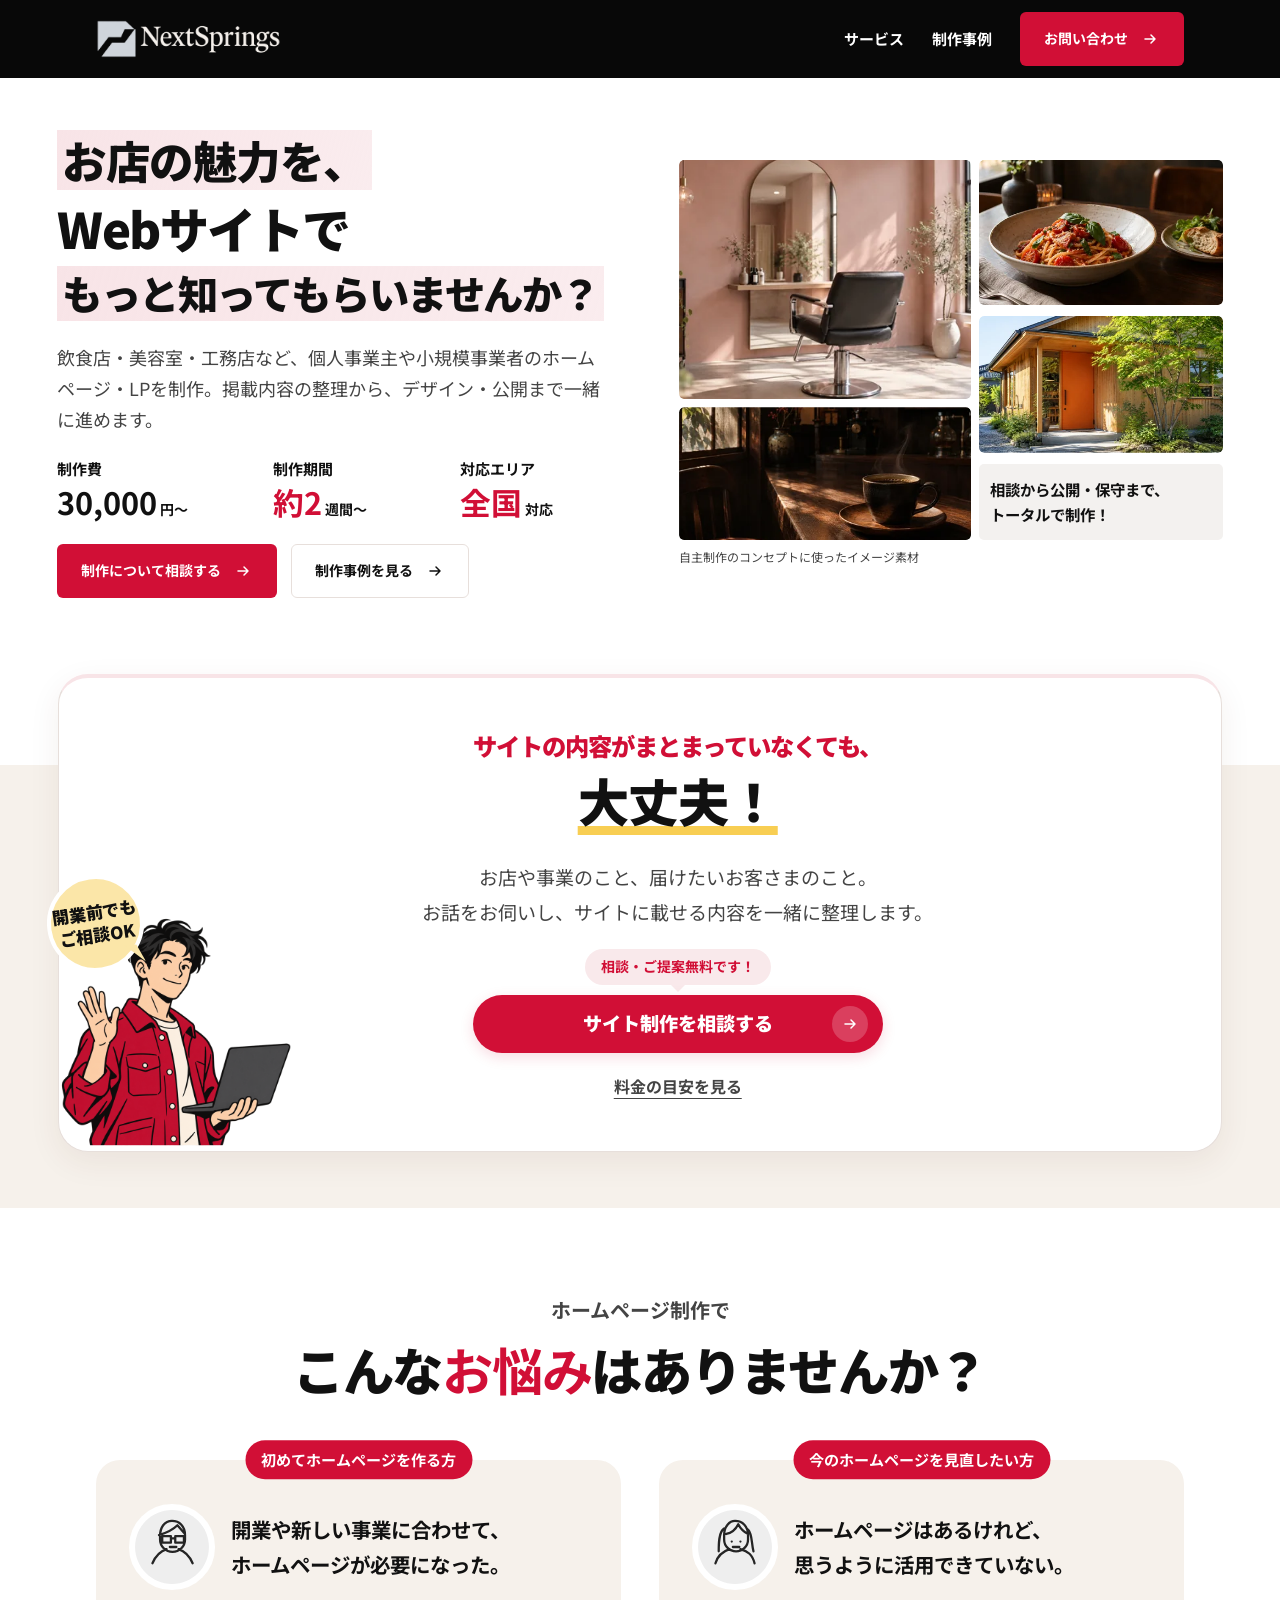
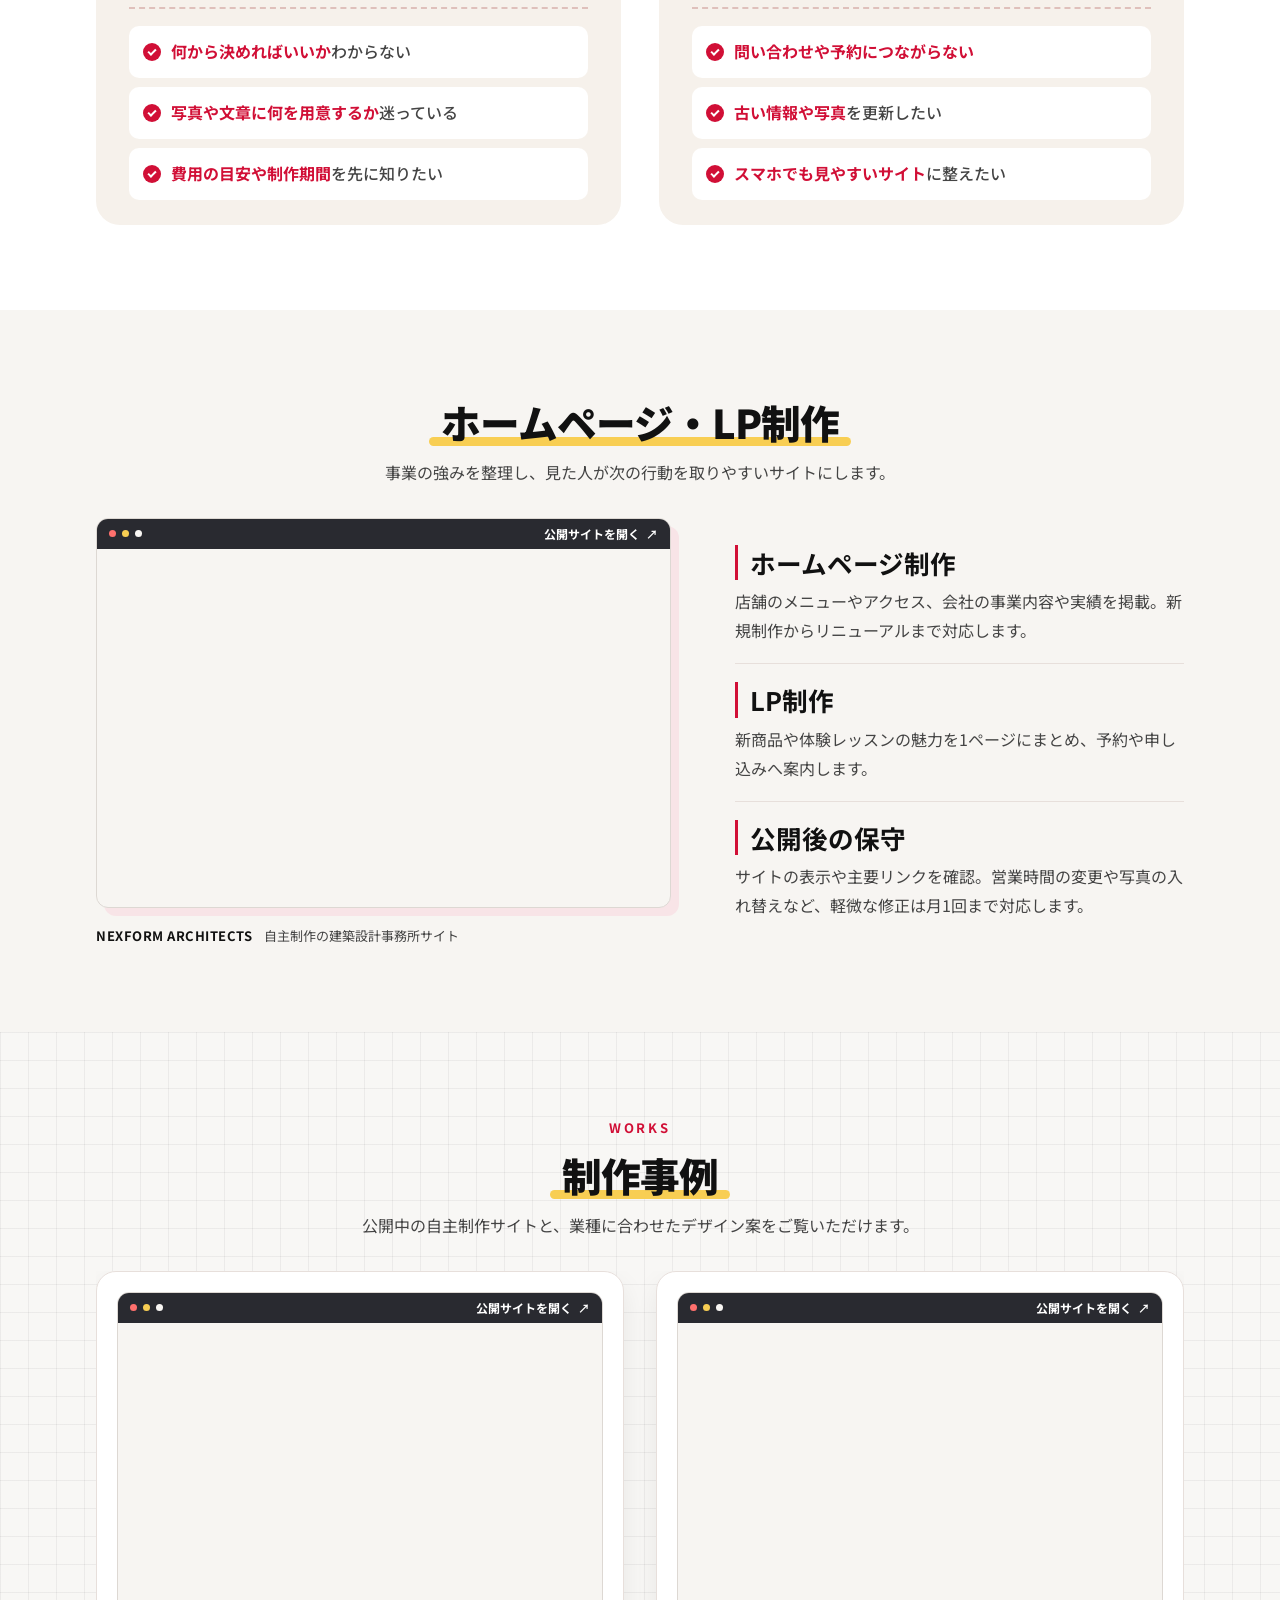
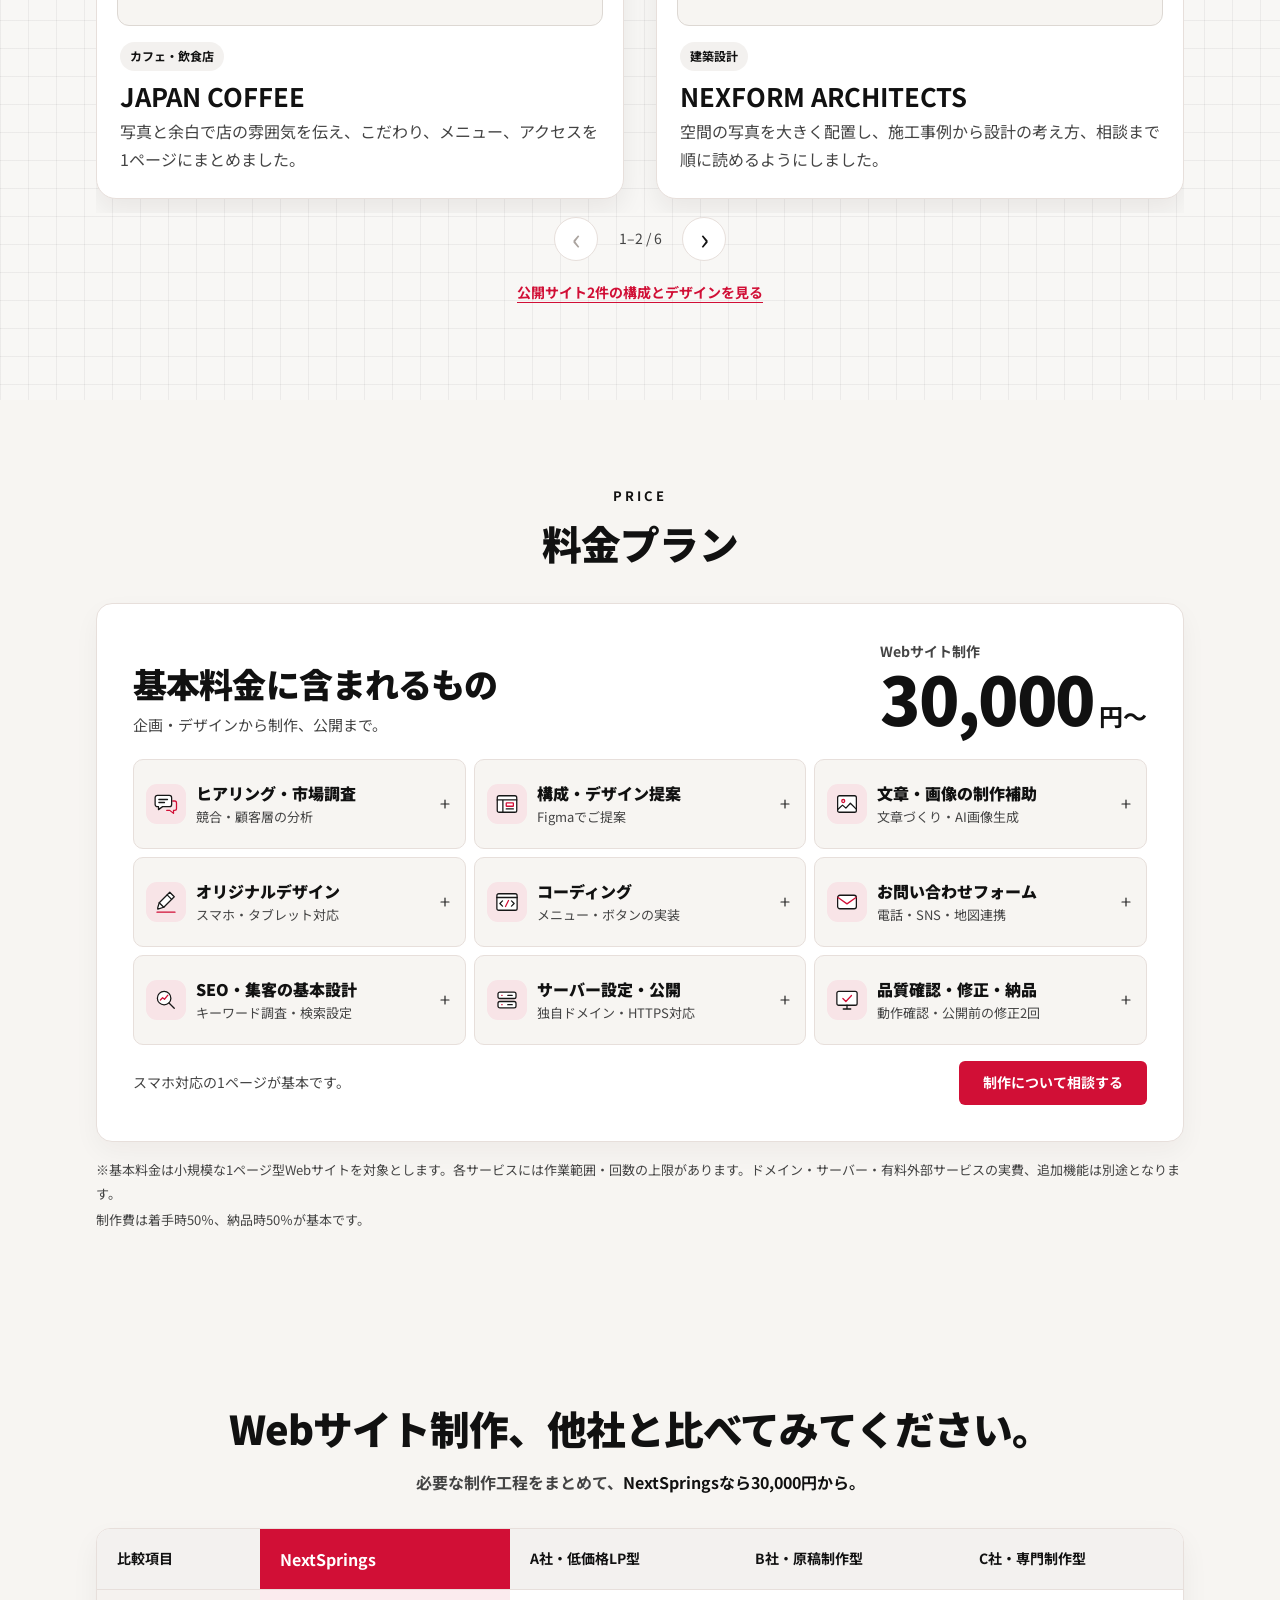
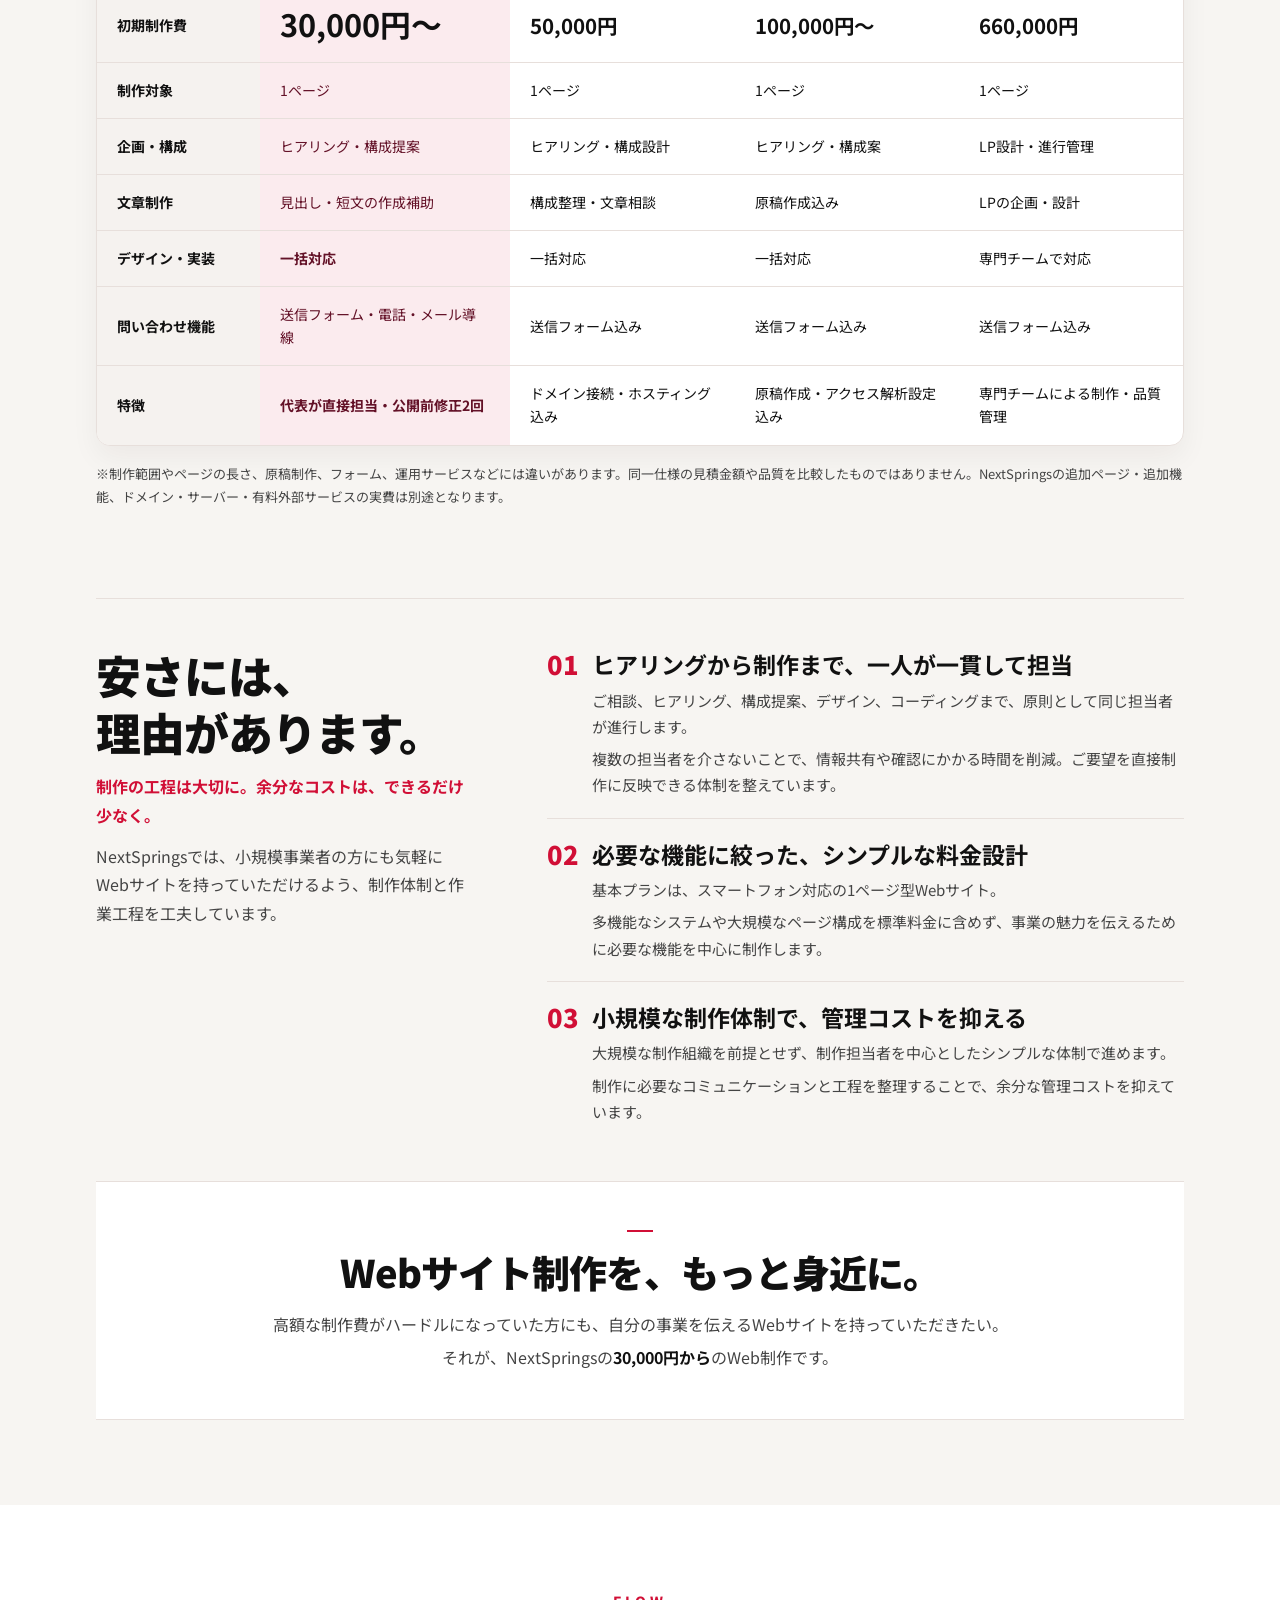
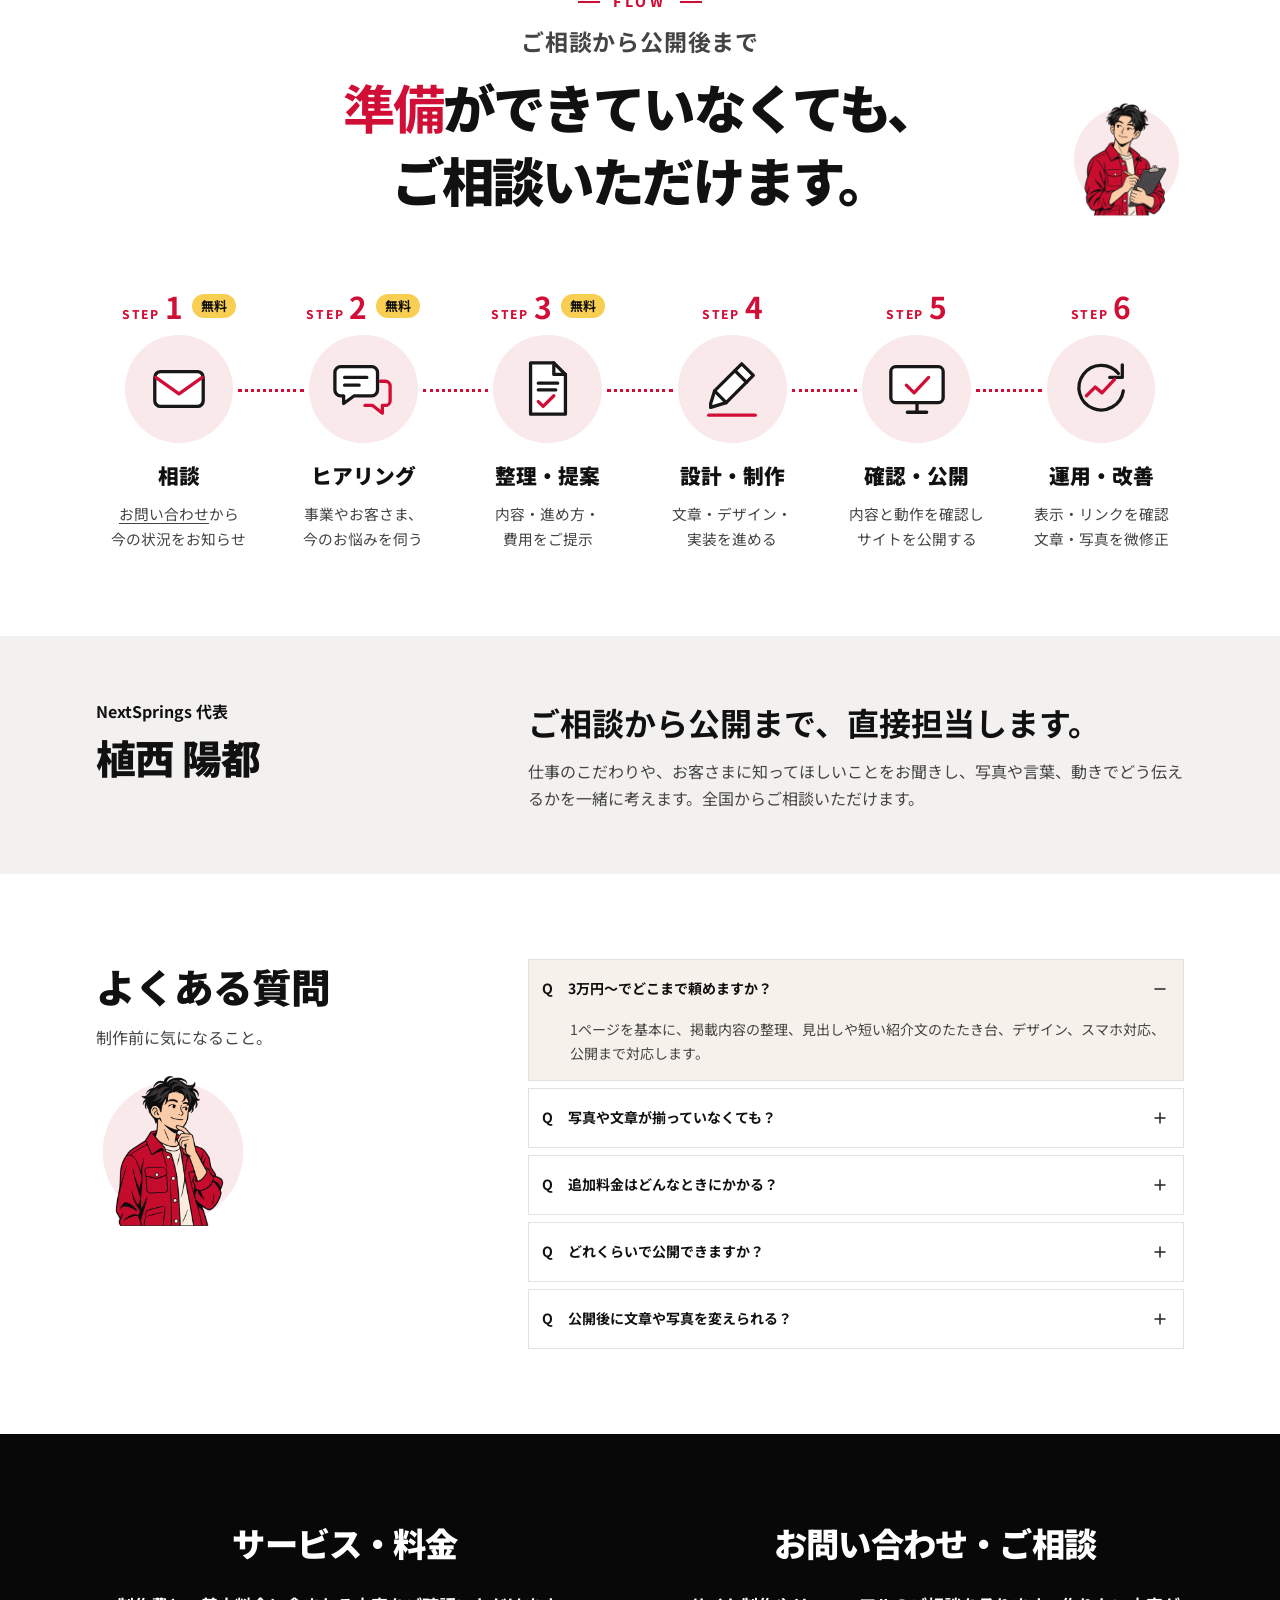
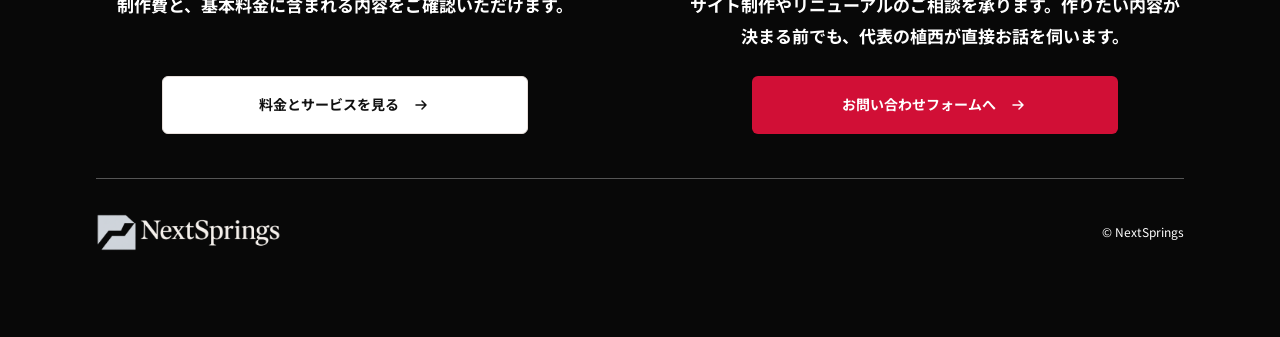
==== commit fe85fd5d: "Update NextSprings website and pricing" ====
--- a/index.html
+++ b/index.html
@@ -17,9 +17,9 @@
       href="https://fonts.googleapis.com/css2?family=Noto+Sans+JP:wght@400;500;700;900&amp;display=swap"
       rel="stylesheet"
     >
-    <link rel="stylesheet" href="./styles.css?v=5">
-    <link rel="stylesheet" href="./motion.css">
-    <script src="./site.js?v=2" defer></script>
+    <link rel="stylesheet" href="./styles.css?v=11">
+    <link rel="stylesheet" href="./motion.css?v=2">
+    <script src="./site.js?v=3" defer></script>
     <script src="./motion.js" defer></script>
   </head>
   <body id="top">
@@ -64,7 +64,7 @@
               <div>
                 <dt>制作費</dt>
                 <dd>
-                  <strong>30,000</strong>
+                  <strong class="hero-price">30,000</strong>
                   <span>円〜</span>
                 </dd>
               </div>
@@ -161,7 +161,7 @@
               </h2>
               <p class="statement-description">
                 <span>お店や事業のこと、届けたいお客さまのこと。</span>
-                <span>お話を聞いて、サイトに載せる内容を一緒に整理します。</span>
+                <span>お話をお伺いし、サイトに載せる内容を一緒に整理します。</span>
               </p>
               <p class="statement-hint">相談・ご提案無料です！</p>
               <a class="button primary statement-button" href="./contact.html">
@@ -235,17 +235,30 @@
           </div>
           <div class="services-content">
             <figure class="services-feature" data-reveal data-delay="1">
-              <img
-                src="./assets/nexform-site.webp"
-                alt="木の天井と庭が印象的な建築設計事務所サイトのメイン画像"
-                width="1536"
-                height="864"
-                loading="lazy"
-                decoding="async"
-              >
+              <div class="site-preview">
+                <div class="site-preview-bar" aria-hidden="true"></div>
+                <div class="site-preview-screen">
+                  <iframe
+                    src="https://ue070924-source.github.io/nexform/"
+                    title="NEXFORM ARCHITECTSのトップページ"
+                    loading="lazy"
+                    sandbox="allow-scripts allow-same-origin"
+                    referrerpolicy="no-referrer"
+                    tabindex="-1"
+                    inert
+                  ></iframe>
+                </div>
+                <a
+                  class="site-preview-link"
+                  href="https://ue070924-source.github.io/nexform/"
+                  target="_blank"
+                  rel="noopener"
+                  aria-label="NEXFORM ARCHITECTSのトップページを開く（新しいタブ）"
+                >公開サイトを開く <span aria-hidden="true">↗</span></a>
+              </div>
               <figcaption>
-                <span>自主制作</span>
-                <span lang="en">NEXFORM ARCHITECTS</span>
+                <strong lang="en">NEXFORM ARCHITECTS</strong>
+                <span>自主制作の建築設計事務所サイト</span>
               </figcaption>
             </figure>
 
@@ -268,448 +281,440 @@
       </section>
 
       <!-- 制作事例 -->
-      <section class="section" id="works" aria-labelledby="works-heading">
+      <section class="section works" id="works" aria-labelledby="works-heading">
         <div class="wrap">
           <div class="section-intro center" data-reveal>
             <span lang="en" class="eyebrow red">WORKS</span>
             <h2 id="works-heading"><span class="underline">制作事例</span></h2>
-            <p>カフェや建築設計事務所などを想定した自主制作です。公開中の作品は、実際のサイトもご覧いただけます。</p>
-            <a class="project-link" href="./works.html">公開した2作品の構成とデザインを見る</a>
-          </div>
-          <div class="carousel" data-reveal data-delay="1" aria-roledescription="カルーセル" aria-labelledby="works-heading">
-            <!-- 作品の追加・削除時は、下の切り替えボタンと aria-label の件数も更新する -->
-            <div class="work-track" id="work-track" tabindex="0" aria-label="制作事例">
-              <article class="project" aria-roledescription="スライド" aria-label="1 / 6">
-                <div class="project-cover">
-                  <img src="./assets/japan-coffee-site.webp" alt="" loading="lazy" width="1672" height="941">
-                  <div>
-                    <span lang="en">JAPAN COFFEE</span>
-                    <p>日本の豆、<br>日本の一杯。</p>
-                  </div>
-                </div>
-                <div class="project-copy">
-                  <span class="tag">カフェ・飲食店</span>
-                  <h3 lang="en">JAPAN COFFEE</h3>
-                  <p>国産コーヒーのこだわりや、ドリンクメニューを写真で紹介するカフェサイト。</p>
-                  <small>自主制作・コンセプト作品</small>
-                  <a
-                    class="project-link"
-                    href="https://ue070924-source.github.io/japan-cofe-2.0/"
-                    target="_blank"
-                    rel="noopener"
-                    aria-label="JAPAN COFFEEの公開サイトを見る（新しいタブ）"
-                  >公開サイトを見る</a>
-                </div>
-              </article>
-
-              <article class="project" aria-roledescription="スライド" aria-label="2 / 6">
-                <div class="project-cover">
-                  <img src="./assets/nexform-site.webp" alt="" loading="lazy" width="1536" height="864">
-                  <div>
-                    <span lang="en">NEXFORM ARCHITECTS</span>
-                    <p>この街に、<br>次の風景を。</p>
-                  </div>
-                </div>
-                <div class="project-copy">
-                  <span class="tag">建築設計</span>
-                  <h3 lang="en">NEXFORM ARCHITECTS</h3>
-                  <p>商業施設やオフィスの設計事例から、相談・設計の流れまでを紹介するサイト。</p>
-                  <small>自主制作・コンセプト作品</small>
-                  <a
-                    class="project-link"
-                    href="https://ue070924-source.github.io/nexform/"
-                    target="_blank"
-                    rel="noopener"
-                    aria-label="NEXFORM ARCHITECTSの公開サイトを見る（新しいタブ）"
-                  >公開サイトを見る</a>
-                </div>
-              </article>
-
-              <article class="project" aria-roledescription="スライド" aria-label="3 / 6">
-                <div class="project-cover">
-                  <img src="./assets/toki-hair.webp" alt="" loading="lazy" width="393" height="207">
-                  <div>
-                    <span lang="en">toki hair</span>
-                    <p>髪が整う。<br>気持ちもほどける。</p>
-                  </div>
-                </div>
-                <div class="project-copy">
-                  <span class="tag">美容室・サロン</span>
-                  <h3 lang="en">toki hair</h3>
-                  <p>施術メニュー、スタイル、予約先をひとつにまとめた美容室サイト。</p>
-                  <small>自主制作・コンセプト作品</small>
-                </div>
-              </article>
-
-              <article class="project" aria-roledescription="スライド" aria-label="4 / 6">
-                <div class="project-cover">
-                  <img src="./assets/kino.webp" alt="" loading="lazy" width="393" height="207">
-                  <div>
-                    <span>木野工務店</span>
-                    <p>木と暮らす家を、<br>この街で。</p>
-                  </div>
-                </div>
-                <div class="project-copy">
-                  <span class="tag">建築・リフォーム</span>
-                  <h3>木野工務店</h3>
-                  <p>施工写真と対応工事を整理し、見積もり相談へつなぐサイト案。</p>
-                  <small>自主制作・コンセプト作品</small>
-                </div>
-              </article>
-
-              <article class="project" aria-roledescription="スライド" aria-label="5 / 6">
-                <div class="project-cover">
-                  <img src="./assets/hiyori.webp" alt="" loading="lazy" width="393" height="207">
-                  <div>
-                    <span>食堂 ひより</span>
-                    <p>今日の一皿を、<br>ゆっくりと。</p>
-                  </div>
-                </div>
-                <div class="project-copy">
-                  <span class="tag">飲食店・レストラン</span>
-                  <h3>食堂 ひより</h3>
-                  <p>料理写真と営業時間、来店時の案内を分かりやすく載せた店舗サイト。</p>
-                  <small>自主制作・コンセプト作品</small>
-                </div>
-              </article>
-
-              <article class="project" aria-roledescription="スライド" aria-label="6 / 6">
-                <div class="project-cover">
-                  <img src="./assets/yohaku.webp" alt="" loading="lazy" width="393" height="207">
-                  <div>
-                    <span>余白写真室</span>
-                    <p>その日の光を、<br>一枚に。</p>
-                  </div>
-                </div>
-                <div class="project-copy">
-                  <span class="tag">個人事業・写真家</span>
-                  <h3>余白写真室</h3>
-                  <p>写真作品、撮影メニュー、依頼先を紹介するポートフォリオ。</p>
-                  <small>自主制作・コンセプト作品</small>
-                </div>
-              </article>
-            </div>
-            <div class="carousel-controls" hidden>
-              <button
-                type="button"
-                class="round"
-                data-direction="-1"
-                aria-label="前の作品"
-                aria-controls="work-track"
-              >
-                ‹
-              </button>
-              <div class="dots" aria-label="表示する作品">
-                <button
-                  type="button"
-                  data-slide="0"
-                  aria-label="JAPAN COFFEEから表示"
-                  aria-current="true"
-                >
-                  <img src="./assets/dot-active.svg" alt="" width="7" height="7">
-                </button>
-                <button type="button" data-slide="1" aria-label="NEXFORM ARCHITECTSから表示">
-                  <img src="./assets/dot-2.svg" alt="" width="7" height="7">
-                </button>
-                <button type="button" data-slide="2" aria-label="toki hairから表示">
-                  <img src="./assets/dot-3.svg" alt="" width="7" height="7">
-                </button>
-                <button type="button" data-slide="3" aria-label="木野工務店から表示">
-                  <img src="./assets/dot-4.svg" alt="" width="7" height="7">
-                </button>
-                <button type="button" data-slide="4" aria-label="食堂 ひよりから表示">
-                  <img src="./assets/dot-5.svg" alt="" width="7" height="7">
-                </button>
-                <button type="button" data-slide="5" aria-label="余白写真室から表示">
-                  <img src="./assets/dot-2.svg" alt="" width="7" height="7">
-                </button>
-              </div>
-              <button
-                type="button"
-                class="round"
-                data-direction="1"
-                aria-label="次の作品"
-                aria-controls="work-track"
-              >
-                ›
-              </button>
-            </div>
-            <p class="sr-only" aria-live="polite" data-carousel-status></p>
+            <p>公開中の自主制作サイトと、業種に合わせたデザイン案をご覧いただけます。</p>
+          </div>
+
+          <div class="project-track" id="project-track" role="group" aria-label="制作事例の一覧" tabindex="0" data-reveal>
+            <article class="project">
+              <div class="site-preview">
+                <div class="site-preview-bar" aria-hidden="true"></div>
+                <div class="site-preview-screen">
+                  <iframe
+                    src="https://ue070924-source.github.io/japan-cofe-2.0/"
+                    title="JAPAN COFFEEのトップページ"
+                    loading="lazy"
+                    sandbox="allow-scripts allow-same-origin"
+                    referrerpolicy="no-referrer"
+                    tabindex="-1"
+                    inert
+                  ></iframe>
+                </div>
+                <a
+                  class="site-preview-link"
+                  href="https://ue070924-source.github.io/japan-cofe-2.0/"
+                  target="_blank"
+                  rel="noopener"
+                  aria-label="JAPAN COFFEEの公開サイトを開く（新しいタブ）"
+                >公開サイトを開く <span aria-hidden="true">↗</span></a>
+              </div>
+              <div class="project-copy">
+                <span class="tag">カフェ・飲食店</span>
+                <h3 lang="en">JAPAN COFFEE</h3>
+                <p>写真と余白で店の雰囲気を伝え、こだわり、メニュー、アクセスを1ページにまとめました。</p>
+              </div>
+            </article>
+
+            <article class="project">
+              <div class="site-preview">
+                <div class="site-preview-bar" aria-hidden="true"></div>
+                <div class="site-preview-screen">
+                  <iframe
+                    src="https://ue070924-source.github.io/nexform/"
+                    title="NEXFORM ARCHITECTSのトップページ"
+                    loading="lazy"
+                    sandbox="allow-scripts allow-same-origin"
+                    referrerpolicy="no-referrer"
+                    tabindex="-1"
+                    inert
+                  ></iframe>
+                </div>
+                <a
+                  class="site-preview-link"
+                  href="https://ue070924-source.github.io/nexform/"
+                  target="_blank"
+                  rel="noopener"
+                  aria-label="NEXFORM ARCHITECTSの公開サイトを開く（新しいタブ）"
+                >公開サイトを開く <span aria-hidden="true">↗</span></a>
+              </div>
+              <div class="project-copy">
+                <span class="tag">建築設計</span>
+                <h3 lang="en">NEXFORM ARCHITECTS</h3>
+                <p>空間の写真を大きく配置し、施工事例から設計の考え方、相談まで順に読めるようにしました。</p>
+              </div>
+            </article>
+
+            <!-- 公開サイトができたら、画像を上の事例と同じ構造のプレビューとリンクに置き換える。 -->
+            <article class="project">
+              <div class="site-preview">
+                <div class="site-preview-bar">
+                  <span class="site-preview-state">仮のデザイン</span>
+                </div>
+                <div class="site-preview-screen">
+                  <img
+                    src="./assets/toki-hair-concept-preview.webp"
+                    alt="淡いピンクの配色にヘアサロンの内装写真とメニューを合わせたトップページ案"
+                    width="1200"
+                    height="750"
+                    loading="lazy"
+                    decoding="async"
+                  >
+                </div>
+              </div>
+              <div class="project-copy">
+                <span class="tag">美容室・サロン</span>
+                <h3 lang="en">toki hair</h3>
+                <p>内装の雰囲気を写真で伝え、施術メニューや予約先へ進みやすくした美容室サイト案。</p>
+              </div>
+            </article>
+
+            <article class="project">
+              <div class="site-preview">
+                <div class="site-preview-bar">
+                  <span class="site-preview-state">仮のデザイン</span>
+                </div>
+                <div class="site-preview-screen">
+                  <img
+                    src="./assets/kino-concept-preview.webp"
+                    alt="木造住宅の外観を大きく使い、家づくりの案内と施工事例へのボタンを並べたトップページ案"
+                    width="1200"
+                    height="750"
+                    loading="lazy"
+                    decoding="async"
+                  >
+                </div>
+              </div>
+              <div class="project-copy">
+                <span class="tag">建築・リフォーム</span>
+                <h3>木野工務店</h3>
+                <p>家づくりの特徴を写真と短い文章で伝え、施工事例や相談へつなぐ工務店サイト案。</p>
+              </div>
+            </article>
+
+            <article class="project">
+              <div class="site-preview">
+                <div class="site-preview-bar">
+                  <span class="site-preview-state">仮のデザイン</span>
+                </div>
+                <div class="site-preview-screen">
+                  <img
+                    src="./assets/hiyori-concept-preview.webp"
+                    alt="パスタの写真に店の紹介を添え、下にお品書きを配置した食堂のトップページ案"
+                    width="1200"
+                    height="750"
+                    loading="lazy"
+                    decoding="async"
+                  >
+                </div>
+              </div>
+              <div class="project-copy">
+                <span class="tag">飲食店・レストラン</span>
+                <h3>食堂 ひより</h3>
+                <p>料理写真からお品書きへつなぎ、アクセスなど来店前に知りたい情報をまとめた食堂サイト案。</p>
+              </div>
+            </article>
+
+            <article class="project">
+              <div class="site-preview">
+                <div class="site-preview-bar">
+                  <span class="site-preview-state">仮のデザイン</span>
+                </div>
+                <div class="site-preview-screen">
+                  <img
+                    src="./assets/yohaku-concept-preview.webp"
+                    alt="カメラとプリント写真を中心に、撮影ジャンルを余白の多い紙面で案内するトップページ案"
+                    width="1200"
+                    height="750"
+                    loading="lazy"
+                    decoding="async"
+                  >
+                </div>
+              </div>
+              <div class="project-copy">
+                <span class="tag">個人事業・写真家</span>
+                <h3>余白写真室</h3>
+                <p>撮影ジャンル別に作品を見せ、撮影内容や依頼先を案内する写真家のポートフォリオ案。</p>
+              </div>
+            </article>
+          </div>
+
+          <div class="project-controls" aria-label="制作事例の切り替え" role="group" hidden>
+            <button type="button" data-direction="-1" aria-label="前の制作事例" aria-controls="project-track">
+              <span aria-hidden="true">‹</span>
+            </button>
+            <p class="project-status" role="status" aria-atomic="true"></p>
+            <button type="button" data-direction="1" aria-label="次の制作事例" aria-controls="project-track">
+              <span aria-hidden="true">›</span>
+            </button>
+          </div>
+
+          <div class="works-more center">
+            <a class="project-link" href="./works.html">公開サイト2件の構成とデザインを見る</a>
           </div>
         </div>
       </section>
 
-      <!-- 制作料金・保守料金 -->
+      <!-- 制作料金 -->
       <section class="section light" id="pricing" aria-labelledby="price-heading">
         <div class="wrap">
           <div class="section-intro center" data-reveal>
             <span class="eyebrow" lang="en">PRICE</span>
             <h2 id="price-heading">料金プラン</h2>
-            <p>ヒアリングから、デザイン・公開、保守までトータル対応</p>
-          </div>
-          <!-- 料金を変えるときは、トップ画面・比較表・FAQの金額も確認する -->
-          <div class="price-lead" data-reveal data-delay="1">
-            <div>
-              <h3>Webサイト制作</h3>
-              <p class="amount">
-                <strong>30,000</strong>
-                <span>円〜</span>
-              </p>
+          </div>
+          <!-- 制作費を変えるときは、トップ画面・比較表・FAQの金額も確認する -->
+          <section class="included" aria-labelledby="included-heading" data-reveal>
+            <div class="included-intro">
+              <div>
+                <h3 id="included-heading">基本料金に含まれるもの</h3>
+                <p>企画・デザインから制作、公開まで。</p>
+              </div>
+              <div class="included-price">
+                <p>Webサイト制作</p>
+                <p class="amount"><strong>30,000</strong><span>円〜</span></p>
+              </div>
+            </div>
+
+            <ul class="included-grid" role="list">
+              <li>
+                <details name="included-scope">
+                  <summary>
+                    <img src="./assets/flow-interview.svg" alt="" width="24" height="24">
+                    <span class="included-label">ヒアリング・<wbr>市場調査</span>
+                    <span class="included-caption">競合・顧客層の<wbr>分析</span>
+                  </summary>
+                  <p>事業内容やご要望を伺い、ターゲットや競合サイトを分析。伝えるべき魅力を整理します。</p>
+                </details>
+              </li>
+              <li>
+                <details name="included-scope">
+                  <summary>
+                    <img src="./assets/pricing-layout.svg" alt="" width="24" height="24">
+                    <span class="included-label">構成・<wbr>デザイン提案</span>
+                    <span class="included-caption">Figmaでご提案</span>
+                  </summary>
+                  <p>サイト全体の構成や導線を設計。ワイヤーフレームとデザイン案を作成し、Figmaでご提案します。</p>
+                </details>
+              </li>
+              <li>
+                <details name="included-scope">
+                  <summary>
+                    <img src="./assets/pricing-image.svg" alt="" width="24" height="24">
+                    <span class="included-label">文章・画像の<wbr>制作補助</span>
+                    <span class="included-caption">文章づくり・<wbr>AI画像生成</span>
+                  </summary>
+                  <p>キャッチコピーや紹介文の作成補助、画像の選定・加工・AI画像生成まで対応します。</p>
+                </details>
+              </li>
+              <li>
+                <details name="included-scope">
+                  <summary>
+                    <img src="./assets/flow-design.svg" alt="" width="24" height="24">
+                    <span class="included-label">オリジナル<wbr>デザイン</span>
+                    <span class="included-caption">スマホ・<wbr>タブレット対応</span>
+                  </summary>
+                  <p>事業のイメージに合わせたデザインを制作。スマートフォン・タブレットにも対応します。</p>
+                </details>
+              </li>
+              <li>
+                <details name="included-scope">
+                  <summary>
+                    <img src="./assets/pricing-code.svg" alt="" width="24" height="24">
+                    <span class="included-label">コーディング</span>
+                    <span class="included-caption">メニュー・<wbr>ボタンの実装</span>
+                  </summary>
+                  <p>HTML・CSS・JavaScriptで実装。メニューやボタンなど、基本的な操作機能を整えます。</p>
+                </details>
+              </li>
+              <li>
+                <details name="included-scope">
+                  <summary>
+                    <img src="./assets/flow-contact.svg" alt="" width="24" height="24">
+                    <span class="included-label">お問い合わせ<wbr>フォーム</span>
+                    <span class="included-caption">電話・SNS・<wbr>地図連携</span>
+                  </summary>
+                  <p>お問い合わせフォーム、電話・メール・SNSリンク、Googleマップなどを設置します。</p>
+                </details>
+              </li>
+              <li>
+                <details name="included-scope">
+                  <summary>
+                    <img src="./assets/pricing-search.svg" alt="" width="24" height="24">
+                    <span class="included-label">SEO・集客の<wbr>基本設計</span>
+                    <span class="included-caption">キーワード調査・<wbr>検索設定</span>
+                  </summary>
+                  <p>キーワード調査、SEOを意識した文章作成、検索・SNS向け設定、Googleビジネスプロフィールの導入支援まで対応します。</p>
+                </details>
+              </li>
+              <li>
+                <details name="included-scope">
+                  <summary>
+                    <img src="./assets/pricing-server.svg" alt="" width="24" height="24">
+                    <span class="included-label">サーバー<wbr>設定・公開</span>
+                    <span class="included-caption">独自ドメイン・<wbr>HTTPS対応</span>
+                  </summary>
+                  <p>公開先の選定、初期設定、独自ドメイン接続、HTTPS対応からサイト公開までサポートします。</p>
+                </details>
+              </li>
+              <li>
+                <details name="included-scope">
+                  <summary>
+                    <img src="./assets/flow-launch.svg" alt="" width="24" height="24">
+                    <span class="included-label">品質確認・修正・納品</span>
+                    <span class="included-caption">動作確認・<wbr>公開前の修正2回</span>
+                  </summary>
+                  <p>スマホ・PCでの動作や表示速度を確認。公開前の修正2回、納品後の不具合対応まで行います。</p>
+                </details>
+              </li>
+            </ul>
+
+            <div class="included-footer">
               <p>スマホ対応の1ページが基本です。</p>
+              <a class="button primary" href="./contact.html">制作について相談する</a>
             </div>
-            <a class="button primary" href="./contact.html">
-              制作について相談する
-              <img src="./assets/arrow-light.svg" alt="" width="20" height="20">
-            </a>
-          </div>
-          <h3 class="included-title" data-reveal>基本料金に含まれるもの</h3>
-          <div class="included">
-            <article data-reveal>
-              <h4>構成提案</h4>
-              <p>伝える内容と、掲載する順番を一緒に整理。</p>
-            </article>
-
-            <article data-reveal data-delay="1">
-              <h4>文章のたたき台</h4>
-              <p>見出しや短い紹介文を一緒に考えます。</p>
-            </article>
-
-            <article data-reveal data-delay="2">
-              <h4>オリジナルデザイン</h4>
-              <p>事業の雰囲気に合わせて、1ページを制作。</p>
-            </article>
-
-            <article data-reveal>
-              <h4>スマホ対応・演出</h4>
-              <p>スマホの見え方を整え、軽い動きを加えます。</p>
-            </article>
-
-            <article data-reveal data-delay="1">
-              <h4>問い合わせ・検索設定</h4>
-              <p>電話・メールへのボタンと、検索向けの基本設定。</p>
-            </article>
-
-            <article data-reveal data-delay="2">
-              <h4>修正・公開</h4>
-              <p>公開前の修正は2回まで。公開作業まで対応。</p>
-            </article>
-          </div>
-          <div class="maintenance" data-reveal>
-            <div>
-              <h3>公開後の保守</h3>
-              <p class="amount">
-                <strong>5,000</strong>
-                <span>円／月〜</span>
-              </p>
-            </div>
-            <p>表示と主要リンクを確認し、月1回まで文章や写真の軽微な差し替えに対応します。</p>
-          </div>
-          <p class="note">
-            制作費は着手時50％、納品時50％が基本です。追加ページや撮影、送信フォーム、ドメイン・サーバーの実費は、必要に応じて事前にご案内します。
-          </p>
+          </section>
+
+          <div class="pricing-notes">
+            <p>※基本料金は小規模な1ページ型Webサイトを対象とします。各サービスには作業範囲・回数の上限があります。ドメイン・サーバー・有料外部サービスの実費、追加機能は別途となります。</p>
+            <p>制作費は着手時50％、納品時50％が基本です。</p>
+          </div>
         </div>
       </section>
 
-      <!-- 他社との比較 -->
-      <section class="section" id="comparison" aria-labelledby="comparison-heading">
+      <!-- 他社との比較・料金を抑えられる理由 -->
+      <section class="section comparison" id="comparison" aria-labelledby="comparison-heading">
         <div class="wrap">
           <div class="section-intro center" data-reveal>
-            <span class="eyebrow red" lang="en">COMPARE</span>
             <h2 id="comparison-heading">
               <span>Webサイト制作、</span><wbr><span>他社と比べて</span><wbr><span>みてください。</span>
             </h2>
-            <p>
-              制作費だけでなく、対応内容も比較。NextSpringsなら、Webサイトの構成からデザイン・制作・公開まで、30,000円から対応します。
+            <p class="compare-lead">
+              <strong>必要な制作工程をまとめて、<wbr><span class="compare-lead-price">NextSpringsなら30,000円から。</span></strong>
             </p>
           </div>
-          <table class="compare" role="table" aria-labelledby="comparison-heading">
-            <colgroup>
-              <col class="item-col">
-              <col>
-              <col>
-              <col>
-              <col>
-            </colgroup>
-            <thead>
-              <tr>
-                <th scope="col">比較項目</th>
-                <th scope="col">A社（個人制作）</th>
-                <th scope="col">B社（制作会社）</th>
-                <th scope="col">C社（戦略型LP）</th>
-                <th scope="col">NextSprings</th>
-              </tr>
-            </thead>
-            <tbody>
-              <tr data-reveal="fade">
-                <th scope="row">初期制作費</th>
-                <td>
-                  <span aria-hidden="true">A社（個人制作）</span>
-                  約200,000円〜
-                </td>
-                <td>
-                  <span aria-hidden="true">B社（制作会社）</span>
-                  約500,000円〜
-                </td>
-                <td>
-                  <span aria-hidden="true">C社（戦略型LP）</span>
-                  約800,000円〜
-                </td>
-                <td>
-                  <span aria-hidden="true">NextSprings</span>
-                  30,000円〜
-                </td>
-              </tr>
-
-              <tr data-reveal="fade" data-delay="1">
-                <th scope="row">基本ページ数</th>
-                <td>
-                  <span aria-hidden="true">A社（個人制作）</span>
-                  1ページ
-                </td>
-                <td>
-                  <span aria-hidden="true">B社（制作会社）</span>
-                  1ページ
-                </td>
-                <td>
-                  <span aria-hidden="true">C社（戦略型LP）</span>
-                  1ページ
-                </td>
-                <td>
-                  <span aria-hidden="true">NextSprings</span>
-                  1ページ
-                </td>
-              </tr>
-
-              <tr data-reveal="fade" data-delay="2">
-                <th scope="row">構成・文章</th>
-                <td>
-                  <span aria-hidden="true">A社（個人制作）</span>
-                  個別確認
-                </td>
-                <td>
-                  <span aria-hidden="true">B社（制作会社）</span>
-                  個別確認
-                </td>
-                <td>
-                  <span aria-hidden="true">C社（戦略型LP）</span>
-                  本格的な構成・原稿作成
-                </td>
-                <td>
-                  <span aria-hidden="true">NextSprings</span>
-                  構成提案・短文作成補助
-                </td>
-              </tr>
-
-              <tr data-reveal="fade">
-                <th scope="row">デザイン・制作</th>
-                <td>
-                  <span aria-hidden="true">A社（個人制作）</span>
-                  個別確認
-                </td>
-                <td>
-                  <span aria-hidden="true">B社（制作会社）</span>
-                  個別確認
-                </td>
-                <td>
-                  <span aria-hidden="true">C社（戦略型LP）</span>
-                  対応
-                </td>
-                <td>
-                  <span aria-hidden="true">NextSprings</span>
-                  基本料金に含む
-                </td>
-              </tr>
-
-              <tr data-reveal="fade" data-delay="1">
-                <th scope="row">スマホ対応</th>
-                <td>
-                  <span aria-hidden="true">A社（個人制作）</span>
-                  個別確認
-                </td>
-                <td>
-                  <span aria-hidden="true">B社（制作会社）</span>
-                  個別確認
-                </td>
-                <td>
-                  <span aria-hidden="true">C社（戦略型LP）</span>
-                  対応
-                </td>
-                <td>
-                  <span aria-hidden="true">NextSprings</span>
-                  基本料金に含む
-                </td>
-              </tr>
-
-              <tr data-reveal="fade" data-delay="2">
-                <th scope="row">公開作業</th>
-                <td>
-                  <span aria-hidden="true">A社（個人制作）</span>
-                  個別確認
-                </td>
-                <td>
-                  <span aria-hidden="true">B社（制作会社）</span>
-                  個別確認
-                </td>
-                <td>
-                  <span aria-hidden="true">C社（戦略型LP）</span>
-                  対応
-                </td>
-                <td>
-                  <span aria-hidden="true">NextSprings</span>
-                  基本料金に含む
-                </td>
-              </tr>
-
-              <tr data-reveal="fade">
-                <th scope="row">制作期間</th>
-                <td>
-                  <span aria-hidden="true">A社（個人制作）</span>
-                  案件による
-                </td>
-                <td>
-                  <span aria-hidden="true">B社（制作会社）</span>
-                  案件による
-                </td>
-                <td>
-                  <span aria-hidden="true">C社（戦略型LP）</span>
-                  約2週間〜（改善運用別）
-                </td>
-                <td>
-                  <span aria-hidden="true">NextSprings</span>
-                  約2週間〜
-                </td>
-              </tr>
-
-              <tr data-reveal="fade" data-delay="1">
-                <th scope="row">公開後の保守</th>
-                <td>
-                  <span aria-hidden="true">A社（個人制作）</span>
-                  契約による
-                </td>
-                <td>
-                  <span aria-hidden="true">B社（制作会社）</span>
-                  契約による
-                </td>
-                <td>
-                  <span aria-hidden="true">C社（戦略型LP）</span>
-                  プランにより対応
-                </td>
-                <td>
-                  <span aria-hidden="true">NextSprings</span>
-                  月5,000円〜
-                </td>
-              </tr>
-            </tbody>
-          </table>
-          <div class="compare-summary" data-reveal>
-            <h3>制作に必要なことを、まとめて3万円から。</h3>
-            <p>
-              掲載内容の整理、デザイン、サイト制作、公開まで。初めての方でも安心してご依頼いただけるよう、代表が直接サポートします。
+
+          <div class="compare-panel" data-reveal="fade">
+            <p class="compare-scroll-hint">横にスライドして他社の項目を見る <span aria-hidden="true">→</span></p>
+            <div class="compare-viewport" role="region" aria-label="制作条件の比較表" tabindex="0">
+              <table class="compare" aria-labelledby="comparison-heading" aria-describedby="comparison-note">
+                <colgroup>
+                  <col class="compare-item-col">
+                  <col class="compare-featured-col">
+                  <col>
+                  <col>
+                  <col>
+                </colgroup>
+                <thead>
+                  <tr>
+                    <th scope="col">比較項目</th>
+                    <th class="compare-featured" scope="col">NextSprings</th>
+                    <th scope="col">A社・低価格LP型</th>
+                    <th scope="col">B社・原稿制作型</th>
+                    <th scope="col">C社・専門制作型</th>
+                  </tr>
+                </thead>
+                <tbody>
+                  <tr class="compare-prices">
+                    <th scope="row">初期制作費</th>
+                    <td class="compare-featured"><strong>30,000円〜</strong></td>
+                    <td>50,000円</td>
+                    <td>100,000円〜</td>
+                    <td>660,000円</td>
+                  </tr>
+                  <tr>
+                    <th scope="row">制作対象</th>
+                    <td class="compare-featured">1ページ</td>
+                    <td>1ページ</td>
+                    <td>1ページ</td>
+                    <td>1ページ</td>
+                  </tr>
+                  <tr>
+                    <th scope="row">企画・構成</th>
+                    <td class="compare-featured">ヒアリング・構成提案</td>
+                    <td>ヒアリング・構成設計</td>
+                    <td>ヒアリング・構成案</td>
+                    <td>LP設計・進行管理</td>
+                  </tr>
+                  <tr>
+                    <th scope="row">文章制作</th>
+                    <td class="compare-featured">見出し・短文の作成補助</td>
+                    <td>構成整理・文章相談</td>
+                    <td>原稿作成込み</td>
+                    <td>LPの企画・設計</td>
+                  </tr>
+                  <tr>
+                    <th scope="row">デザイン・実装</th>
+                    <td class="compare-featured"><strong>一括対応</strong></td>
+                    <td>一括対応</td>
+                    <td>一括対応</td>
+                    <td>専門チームで対応</td>
+                  </tr>
+                  <tr>
+                    <th scope="row">問い合わせ機能</th>
+                    <td class="compare-featured">送信フォーム・電話・メール導線</td>
+                    <td>送信フォーム込み</td>
+                    <td>送信フォーム込み</td>
+                    <td>送信フォーム込み</td>
+                  </tr>
+                  <tr>
+                    <th scope="row">特徴</th>
+                    <td class="compare-featured"><strong>代表が直接担当・公開前修正2回</strong></td>
+                    <td>ドメイン接続・ホスティング込み</td>
+                    <td>原稿作成・アクセス解析設定込み</td>
+                    <td>専門チームによる制作・品質管理</td>
+                  </tr>
+                </tbody>
+              </table>
+            </div>
+            <p class="compare-note" id="comparison-note">
+              ※制作範囲やページの長さ、原稿制作、フォーム、運用サービスなどには違いがあります。同一仕様の見積金額や品質を比較したものではありません。NextSpringsの追加ページ・追加機能、ドメイン・サーバー・有料外部サービスの実費は別途となります。
             </p>
           </div>
-          <p class="note">
-            ※他社価格は2026年11月時点に確認した公開プランの参考例で、社名を匿名化しています。税区分や制作範囲、ページの長さ、戦略設計・運用支援の有無は異なります。「個別確認」は未対応を意味しません。NextSpringsは基本1ページの制作料金であり、ドメイン・サーバー実費や追加機能は別途費用が発生する場合があります。
-          </p>
+
+          <section class="compare-reasons" aria-labelledby="compare-reasons-heading">
+            <div class="compare-reasons-intro" data-reveal>
+              <h3 id="compare-reasons-heading"><span>安さには、</span><wbr><span>理由があります。</span></h3>
+              <p class="compare-reasons-lead"><strong>制作の工程は大切に。余分なコストは、できるだけ少なく。</strong></p>
+              <p>NextSpringsでは、小規模事業者の方にも気軽にWebサイトを持っていただけるよう、制作体制と作業工程を工夫しています。</p>
+            </div>
+            <ol class="compare-reasons-list" role="list">
+              <li data-reveal>
+                <span class="compare-reason-number" aria-hidden="true">01</span>
+                <div>
+                  <h4>ヒアリングから制作まで、一人が一貫して担当</h4>
+                  <p>ご相談、ヒアリング、構成提案、デザイン、コーディングまで、原則として同じ担当者が進行します。</p>
+                  <p>複数の担当者を介さないことで、情報共有や確認にかかる時間を削減。ご要望を直接制作に反映できる体制を整えています。</p>
+                </div>
+              </li>
+              <li data-reveal>
+                <span class="compare-reason-number" aria-hidden="true">02</span>
+                <div>
+                  <h4>必要な機能に絞った、シンプルな料金設計</h4>
+                  <p>基本プランは、スマートフォン対応の1ページ型Webサイト。</p>
+                  <p>多機能なシステムや大規模なページ構成を標準料金に含めず、事業の魅力を伝えるために必要な機能を中心に制作します。</p>
+                </div>
+              </li>
+              <li data-reveal>
+                <span class="compare-reason-number" aria-hidden="true">03</span>
+                <div>
+                  <h4>小規模な制作体制で、管理コストを抑える</h4>
+                  <p>大規模な制作組織を前提とせず、制作担当者を中心としたシンプルな体制で進めます。</p>
+                  <p>制作に必要なコミュニケーションと工程を整理することで、余分な管理コストを抑えています。</p>
+                </div>
+              </li>
+            </ol>
+          </section>
+
+          <section class="compare-closing" id="compare-closing" aria-labelledby="compare-closing-heading" data-reveal>
+            <h3 id="compare-closing-heading" class="compare-closing-title">
+              <span>Webサイト制作を、</span><wbr><span>もっと身近に。</span>
+            </h3>
+            <p>高額な制作費がハードルになっていた方にも、自分の事業を伝えるWebサイトを持っていただきたい。</p>
+            <p>それが、NextSpringsの<strong>30,000円から</strong>のWeb制作です。</p>
+          </section>
         </div>
       </section>
 
@@ -873,7 +878,7 @@
 
             <details name="faq" data-reveal data-delay="2">
               <summary>追加料金はどんなときにかかる？</summary>
-              <p>追加ページ、撮影、送信フォームなどをご希望の場合は、事前にお見積もりします。</p>
+              <p>追加ページや撮影、基本範囲を超える機能は事前にお見積もりします。ドメイン・サーバーや有料外部サービスの実費は別途ご案内します。</p>
             </details>
 
             <details name="faq" data-reveal data-delay="3">
@@ -900,7 +905,7 @@
         <div class="contact-grid">
           <section aria-labelledby="contact-services" data-reveal>
             <h2 id="contact-services">サービス・料金</h2>
-            <p>制作に含まれる内容と、<br>公開後の保守をご確認いただけます。</p>
+            <p>制作費と、基本料金に含まれる内容をご確認いただけます。</p>
             <a class="button secondary" href="#pricing">
               料金とサービスを見る
               <img src="./assets/arrow-dark.svg" alt="" width="20" height="20">
--- a/styles.css
+++ b/styles.css
@@ -307,6 +307,10 @@
   line-height: 1.35;
 }
 
+.hero-facts .hero-price {
+  color: var(--ink);
+}
+
 .hero-facts dd span {
   font-size: 14px;
   font-weight: 700;
@@ -698,32 +702,106 @@
 }
 
 .services-feature {
-  border-radius: 10px;
-  overflow: hidden;
-  background: var(--black);
-  color: white;
-  box-shadow: 10px 10px 0 var(--pink);
-}
-
-.services-feature img {
-  width: 100%;
-  height: auto;
-  aspect-ratio: 16 / 10;
-  object-fit: cover;
+  min-width: 0;
+}
+
+.services-feature .site-preview {
+  box-shadow: 8px 8px 0 var(--pink);
 }
 
 .services-feature figcaption {
   display: flex;
   flex-wrap: wrap;
   align-items: baseline;
-  gap: 2px 13px;
-  padding: 11px clamp(13px, 2vw, 23px) 12px;
+  gap: 3px 12px;
+  margin-top: 17px;
+  color: var(--body);
+  font-size: 13px;
+}
+
+.services-feature figcaption strong {
+  color: var(--ink);
+  letter-spacing: .04em;
+}
+
+/* 公開サイトを表示するブラウザ風の枠 */
+.site-preview {
+  position: relative;
+  overflow: hidden;
+  border: 1px solid #ddd8d3;
+  border-radius: 12px;
+  background: var(--light);
+}
+
+.site-preview-bar {
+  display: flex;
+  align-items: center;
+  justify-content: space-between;
+  min-height: 30px;
+  padding-inline: 12px;
+  background: #292a30;
+}
+
+.site-preview-bar::before {
+  content: "";
+  width: 7px;
+  height: 7px;
+  border-radius: 50%;
+  background: #ff706d;
+  box-shadow: 13px 0 0 var(--yellow), 26px 0 0 #f8f6f3;
+}
+
+.site-preview-screen {
+  /* サイトをPC幅で描画してから、枠に収まるサイズに縮小する。 */
+  --preview-scale: .42;
+  position: relative;
+  aspect-ratio: 16 / 10;
+  overflow: hidden;
+}
+
+.site-preview-screen iframe {
+  position: absolute;
+  inset: 0 auto auto 0;
+  width: calc(100% / var(--preview-scale));
+  height: calc(100% / var(--preview-scale));
+  border: 0;
+  transform: scale(var(--preview-scale));
+  transform-origin: top left;
+  pointer-events: none;
+}
+
+.site-preview-screen img {
+  width: 100%;
+  height: 100%;
+  object-fit: cover;
+}
+
+.site-preview-state {
+  color: #fff;
   font-size: 12px;
-  font-weight: 500;
-}
-
-.services-feature figcaption [lang="en"] {
-  letter-spacing: .08em;
+  font-weight: 700;
+}
+
+.site-preview-link {
+  position: absolute;
+  inset: 0;
+  display: flex;
+  align-items: flex-start;
+  justify-content: flex-end;
+  gap: 6px;
+  padding: 5px 12px;
+  color: #fff;
+  font-size: 12px;
+  font-weight: 700;
+}
+
+.site-preview-link:hover {
+  text-decoration: underline;
+  text-underline-offset: 3px;
+}
+
+.site-preview-link:focus-visible {
+  outline-offset: -3px;
 }
 
 .service-list {
@@ -789,119 +867,120 @@
   z-index: -1;
 }
 
-/* 制作事例のカルーセル */
-.work-track {
-  display: flex;
-  gap: 22px;
+/* 制作事例 */
+.works {
+  background-color: #f8f7f5;
+  background-image:
+    linear-gradient(to right, rgb(33 25 20 / .055) 1px, transparent 1px),
+    linear-gradient(to bottom, rgb(33 25 20 / .055) 1px, transparent 1px);
+  background-size: 28px 28px;
+}
+
+.project-track {
+  --project-gap: clamp(16px, 2.5vw, 32px);
+  position: relative;
+  display: grid;
+  grid-auto-flow: column;
+  grid-auto-columns: calc((100% - var(--project-gap)) / 2);
+  gap: var(--project-gap);
+  max-width: 1110px;
+  margin-inline: auto;
+  padding-bottom: 14px;
   overflow-x: auto;
   scroll-snap-type: x mandatory;
-  overscroll-behavior-x: contain;
+  overscroll-behavior-inline: contain;
   scrollbar-width: thin;
-  align-items: stretch;
-}
-
-.carousel[data-enhanced] .work-track {
+}
+
+.project-track[data-enhanced] {
   scrollbar-width: none;
 }
 
-.carousel[data-enhanced] .work-track::-webkit-scrollbar {
-  display: none;
-}
-
 .project {
-  flex: 0 0 calc((100% - 44px) / 3);
   min-width: 0;
+  padding: clamp(12px, 2vw, 20px);
   scroll-snap-align: start;
   border: 1px solid var(--line);
-  border-radius: 12px;
-  overflow: hidden;
-}
-
-.project-cover {
-  aspect-ratio: 393 / 207;
-  display: grid;
-  position: relative;
-  isolation: isolate;
-  color: #fff;
-  background: #241b15;
-}
-
-.project-cover > img {
-  position: absolute;
-  inset: 0;
-  width: 100%;
-  height: 100%;
-  max-width: none;
-  object-fit: cover;
-  z-index: -2;
-}
-
-.project-cover::after {
-  content: "";
-  position: absolute;
-  inset: 0;
-  background: linear-gradient(90deg, rgb(49 38 32 / .84), rgb(49 38 32 / .04));
-  z-index: -1;
-}
-
-.project-cover > div {
-  padding: 13px 15px;
-}
-
-.project-cover span {
-  font-size: 13px;
-  font-weight: 700;
-}
-
-.project-cover p {
-  margin-top: clamp(20px, 3.1vw, 47px);
-  color: white;
-  font-size: clamp(19px, 2vw, 25px);
-  line-height: 1.42;
-  font-weight: 900;
+  border-radius: 20px;
+  background: #fff;
+  box-shadow: 0 12px 28px rgb(23 17 14 / .07);
 }
 
 .project-copy {
-  padding: 16px 18px;
-  min-height: 181px;
+  padding: 15px 3px 5px;
 }
 
 .tag {
   display: inline-block;
-  background: var(--pink);
+  padding: 4px 10px;
+  border-radius: 20px;
+  background: var(--gray);
   color: var(--ink);
-  padding: 4px 9px;
-  border-radius: 20px;
   font-size: 12px;
   font-weight: 700;
 }
 
 .project h3 {
-  margin: 6px 0;
-  font-size: 24px;
+  margin-block: 8px 5px;
+  font-size: clamp(19px, 2vw, 26px);
+  line-height: 1.35;
+  overflow-wrap: anywhere;
 }
 
 .project p {
-  font-size: 15px;
-}
-
-.project-cover p {
-  font-size: clamp(19px, 2vw, 25px);
-}
-
-.project small {
-  display: block;
-  margin-top: 7px;
-  font-size: 12px;
-  font-weight: 700;
   color: var(--body);
+  font-size: 16px;
+}
+
+.project-controls {
+  display: flex;
+  align-items: center;
+  justify-content: center;
+  gap: 14px;
+  margin-top: 4px;
+}
+
+.project-controls button {
+  display: grid;
+  place-items: center;
+  width: 44px;
+  height: 44px;
+  padding: 0 0 3px;
+  border: 1px solid var(--line);
+  border-radius: 50%;
+  background: #fff;
+  color: var(--ink);
+  font-size: 30px;
+  line-height: 1;
+  cursor: pointer;
+}
+
+.project-controls button:hover:not([aria-disabled="true"]) {
+  border-color: var(--red);
+  color: var(--red);
+}
+
+.project-controls button[aria-disabled="true"] {
+  color: #aaa39e;
+  cursor: default;
+}
+
+.project-status {
+  min-width: 7ch;
+  color: var(--body);
+  font-size: 14px;
+  font-variant-numeric: tabular-nums;
+  text-align: center;
+}
+
+.works-more {
+  margin-top: 10px;
 }
 
 .project-link {
   display: inline-flex;
   align-items: center;
   min-height: 44px;
-  margin-top: 3px;
   color: var(--red);
   font-size: 14px;
   font-weight: 700;
@@ -913,220 +992,406 @@
   color: var(--ink);
 }
 
-.carousel-controls {
+/* 制作料金 */
+.included {
+  padding: clamp(14px, 3vw, 36px);
+  border: 1px solid var(--line);
+  border-radius: 16px;
+  background: #fff;
+  box-shadow: 0 10px 26px rgb(38 24 17 / .045);
+}
+
+.included-intro {
   display: flex;
-  justify-content: center;
-  align-items: center;
-  gap: 15px;
-  margin-top: 16px;
-}
-
-.carousel-controls button {
-  cursor: pointer;
-  display: grid;
-  place-items: center;
-}
-
-.round {
-  color: var(--ink);
-  width: 45px;
-  height: 45px;
-  background: var(--gray);
-  border-radius: 50%;
-  border: 1px solid var(--line);
-  font-size: 24px;
-  line-height: 1;
-}
-
-.round:hover {
-  background: #ddd;
-}
-
-.dots {
-  display: flex;
-  align-items: center;
-  gap: 3px;
-}
-
-.dots button {
-  border: 0;
-  background: transparent;
-  width: 20px;
-  height: 36px;
-  padding: 0;
-}
-
-.dots img {
-  grid-area: 1 / 1;
-}
-
-.dots button[aria-current="true"]::after {
-  content: "";
-  grid-area: 1 / 1;
-  width: 7px;
-  height: 7px;
-  border-radius: 50%;
-  background: var(--red);
-  z-index: 1;
-}
-
-.dots button[data-slide="0"]:not([aria-current="true"]) img {
-  filter: grayscale(1);
-  opacity: .3;
-}
-
-/* 制作料金・保守料金 */
-.price-lead {
-  display: flex;
-  align-items: center;
+  align-items: flex-end;
   justify-content: space-between;
-  gap: 20px;
-  padding-bottom: 26px;
-  border-bottom: 1px solid var(--line);
-  margin-bottom: 24px;
-}
-
-.price-lead h3 {
-  font-size: 23px;
+  gap: 12px 28px;
+  margin-bottom: 22px;
+}
+
+.included-intro h3 {
+  font-size: clamp(21px, 2.7vw, 34px);
+  font-weight: 900;
+  line-height: 1.35;
+  letter-spacing: -.025em;
+}
+
+.included-intro h3 + p {
+  margin-top: 5px;
+  font-size: 15px;
+}
+
+.included-price > p:first-child {
+  font-size: 14px;
+  font-weight: 700;
 }
 
 .amount {
   display: flex;
   align-items: baseline;
   gap: 5px;
+  font-weight: 700;
+  font-variant-numeric: tabular-nums;
+  white-space: nowrap;
 }
 
 .amount strong {
+  line-height: 1.05;
+  letter-spacing: -.035em;
+}
+
+.included-price .amount {
   color: var(--ink);
-  font-size: clamp(54px, 5.42vw, 78px);
-  line-height: 1.2;
-  letter-spacing: -.03em;
-}
-
-.amount span {
+  font-size: clamp(19px, 2vw, 24px);
+}
+
+.included-price .amount strong {
+  font-size: clamp(43px, 5.2vw, 68px);
+  font-weight: 900;
+}
+
+.included-grid {
+  display: grid;
+  grid-template-columns: repeat(3, minmax(0, 1fr));
+  gap: 8px;
+  padding: 0;
+  list-style: none;
+}
+
+.included-grid li {
+  min-width: 0;
+  border: 1px solid var(--line);
+  border-radius: 10px;
+  background: var(--light);
+}
+
+.included-grid summary {
+  display: grid;
+  grid-template:
+    "icon label toggle" auto
+    "icon caption toggle" auto
+    / 40px minmax(0, 1fr) 16px;
+  align-content: center;
+  align-items: center;
+  gap: 4px 10px;
+  min-height: 88px;
+  padding: 12px;
+  border-radius: 9px;
+  list-style: none;
+  cursor: pointer;
+}
+
+.included-grid summary:hover,
+.included-grid details[open] summary {
+  background: var(--rose);
+}
+
+.included-grid summary:focus-visible {
+  outline-offset: -3px;
+}
+
+.included-grid summary::-webkit-details-marker {
+  display: none;
+}
+
+.included-grid summary::after {
+  grid-area: toggle;
+  width: 16px;
+  height: 16px;
+  background: url("./assets/plus.svg") center / contain no-repeat;
+  content: "";
+}
+
+.included-grid details[open] summary::after {
+  background-image: url("./assets/minus.svg");
+}
+
+.included-grid img {
+  grid-area: icon;
+  width: 40px;
+  height: 40px;
+  padding: 8px;
+  border-radius: 11px;
+  background: var(--pink);
+}
+
+.included-label {
+  grid-area: label;
+  font-size: 16px;
+  font-weight: 900;
+  line-height: 1.4;
+}
+
+.included-caption {
+  grid-area: caption;
+  color: var(--body);
+  font-size: 13px;
+  line-height: 1.45;
+}
+
+.included-label,
+.included-caption {
+  word-break: keep-all;
+  overflow-wrap: anywhere;
+}
+
+.included-grid details p {
+  padding: 12px;
+  font-size: 14px;
+  line-height: 1.65;
+}
+
+.included-footer {
+  display: flex;
+  align-items: center;
+  justify-content: space-between;
+  flex-wrap: wrap;
+  gap: 10px 20px;
+  margin-top: 16px;
+}
+
+.included-footer p {
+  font-size: 14px;
+}
+
+.included-footer .button {
+  min-height: 44px;
+  padding-block: 9px;
+}
+
+.pricing-notes {
+  margin-top: 16px;
+  font-size: 13px;
+  line-height: 1.8;
+}
+
+.pricing-notes p + p {
+  margin-top: 3px;
+}
+
+/* 他社との比較・料金を抑えられる理由 */
+.comparison {
+  background: var(--light);
+}
+
+#comparison-heading span,
+#compare-reasons-heading span,
+.compare-closing-title span {
+  white-space: nowrap;
+}
+
+.compare-lead {
+  margin-top: 4px;
+  text-wrap: pretty;
+}
+
+.compare-lead-price {
   color: var(--ink);
-  font-weight: 700;
-  font-size: 22px;
-}
-
-.included-title {
-  font-size: 25px;
-  margin-bottom: 12px;
-}
-
-.included {
-  display: grid;
-  grid-template-columns: repeat(3, minmax(0, 1fr));
-  gap: 14px 15px;
-}
-
-.included article {
-  min-height: 115px;
-  padding: 14px 12px;
-  background: white;
-  border-radius: 5px;
-}
-
-.included article::before {
-  content: "";
-  display: block;
-  background: var(--yellow);
-  width: 23px;
-  height: 4px;
-  margin-bottom: 6px;
-}
-
-.included h4 {
-  font-size: 20px;
-  line-height: 1.4;
-}
-
-.included p {
-  margin-top: 3px;
-  font-size: 16px;
-}
-
-.maintenance {
-  display: grid;
-  grid-template-columns: minmax(230px, 1fr) 2fr;
-  align-items: center;
-  gap: 28px;
-  padding: 17px 18px;
-  background: white;
-  margin-top: 26px;
-}
-
-.maintenance .amount strong {
-  font-size: 38px;
-}
-
-.maintenance .amount span {
-  font-size: 19px;
-}
-
-/* 他社との比較 */
-#comparison-heading span {
   white-space: nowrap;
 }
 
+.compare-panel {
+  container-type: inline-size;
+  max-width: 1150px;
+  margin-inline: auto;
+}
+
+.compare-scroll-hint {
+  display: none;
+}
+
+@container (max-width: 681px) {
+  .compare-scroll-hint {
+    display: flex;
+    justify-content: flex-end;
+    gap: 6px;
+    margin-bottom: 7px;
+    font-size: 12px;
+  }
+}
+
+.compare-viewport {
+  overflow-x: auto;
+  overscroll-behavior-inline: contain;
+  border: 1px solid var(--line);
+  border-radius: 14px;
+  background: #fff;
+  box-shadow: 0 12px 28px rgb(38 24 17 / .05);
+}
+
 .compare {
-  border-collapse: collapse;
   width: 100%;
+  border-spacing: 0;
   table-layout: fixed;
   text-align: left;
   font-size: 14px;
-}
-
-.compare .item-col {
+  line-height: 1.65;
+}
+
+.compare-item-col {
   width: 15%;
+}
+
+.compare-featured-col {
+  width: 23%;
 }
 
 .compare th,
 .compare td {
-  padding: 17px 14px;
+  padding: 16px clamp(12px, 1.6vw, 22px);
   border-bottom: 1px solid var(--line);
 }
 
 .compare thead th {
-  height: 65px;
+  height: 61px;
   background: var(--gray);
+  font-weight: 700;
 }
 
 .compare th[scope="row"] {
-  background: var(--gray);
-}
-
-.compare thead th:last-child {
-  background: var(--black);
-  color: white;
-}
-
-.compare td:last-child {
-  background: var(--mint);
-  font-weight: 700;
-}
-
-.compare td > span {
-  display: none;
-}
-
-.compare-summary {
-  margin-top: 28px;
-  padding: clamp(18px, 3vw, 32px);
-  border-radius: 10px;
-  background: var(--light);
+  background: #f5f2ef;
+  font-weight: 700;
+}
+
+.compare thead .compare-featured {
+  background: var(--red);
+  color: #fff;
+  font-size: 16px;
+}
+
+.compare td.compare-featured {
+  background: #fbebee;
+  color: #631127;
+}
+
+.compare tbody tr:last-child > * {
+  border-bottom: 0;
+}
+
+.compare .compare-prices td {
+  color: var(--ink);
+  font-size: clamp(15px, 1.6vw, 22px);
+  font-weight: 700;
+  font-variant-numeric: tabular-nums;
+  white-space: nowrap;
+}
+
+.compare-prices .compare-featured strong {
+  font-size: clamp(19px, 2.4vw, 32px);
+  line-height: 1.15;
+}
+
+.compare-note {
+  margin-top: 16px;
+  font-size: 13px;
+  line-height: 1.8;
+}
+
+.compare-reasons {
+  display: grid;
+  grid-template-columns: minmax(0, .85fr) minmax(0, 1.45fr);
+  gap: clamp(28px, 6vw, 80px);
+  max-width: 1150px;
+  margin: clamp(46px, 7vw, 90px) auto 0;
+  padding-top: clamp(26px, 4vw, 48px);
+  border-top: 1px solid var(--line);
+}
+
+.compare-reasons-intro h3 {
+  font-size: clamp(28px, 3.5vw, 45px);
+  font-weight: 900;
+  line-height: 1.26;
+  letter-spacing: -.025em;
+  text-wrap: balance;
+}
+
+.compare-reasons-intro p {
+  margin-top: 12px;
+  line-height: 1.8;
+}
+
+.compare-reasons-lead strong {
+  color: var(--red);
+}
+
+.compare-reasons-list {
+  display: grid;
+  gap: 19px;
+  padding: 0;
+  list-style: none;
+}
+
+.compare-reasons-list li {
+  display: grid;
+  grid-template-columns: 2.1em minmax(0, 1fr);
+  gap: 12px;
+}
+
+.compare-reasons-list li + li {
+  padding-top: 18px;
+  border-top: 1px solid var(--line);
+}
+
+.compare-reason-number {
+  color: var(--red);
+  font-size: clamp(19px, 2vw, 26px);
+  font-weight: 900;
+  font-variant-numeric: tabular-nums;
+  line-height: 1.35;
+}
+
+.compare-reasons-list h4 {
+  font-size: clamp(17px, 1.8vw, 23px);
+  line-height: 1.5;
+}
+
+.compare-reasons-list p {
+  margin-top: 6px;
+  font-size: 15px;
+  line-height: 1.75;
+}
+
+.compare-closing {
+  max-width: 1150px;
+  margin: clamp(28px, 5vw, 56px) auto 0;
+  padding: clamp(26px, 4vw, 48px) clamp(14px, 3vw, 32px);
+  border-block: 1px solid var(--line);
+  background: #fff;
   text-align: center;
 }
 
-.compare-summary h3 {
-  font-size: clamp(20px, 2.2vw, 29px);
+.compare-closing::before {
+  display: block;
+  width: 26px;
+  height: 2px;
+  margin: 0 auto 13px;
+  background: var(--red);
+  content: "";
+}
+
+.compare-closing-title {
+  margin-bottom: 12px;
+  font-size: clamp(23px, 3vw, 38px);
+  font-weight: 900;
+  line-height: 1.4;
+  letter-spacing: -.025em;
   text-wrap: balance;
 }
 
-.compare-summary p {
-  max-width: 46em;
-  margin: 8px auto 0;
-  text-wrap: pretty;
+.compare-closing p {
+  max-width: 51em;
+  margin-inline: auto;
+  line-height: 1.75;
+  text-wrap: balance;
+}
+
+.compare-closing p + p {
+  margin-top: 5px;
+}
+
+.compare-closing strong {
+  color: var(--ink);
+  white-space: nowrap;
 }
 
 /* 制作の流れ */
@@ -1699,8 +1964,8 @@
     margin-inline: auto;
   }
 
-  .services-feature {
-    box-shadow: 6px 6px 0 var(--pink);
+  .services-feature .site-preview {
+    box-shadow: 5px 5px 0 var(--pink);
   }
 
   /* 見出し・制作事例 */
@@ -1708,129 +1973,58 @@
     margin-bottom: 20px;
   }
 
-  .work-track {
-    gap: 0;
-  }
-
-  .project {
-    flex-basis: 100%;
-  }
-
-  .project.is-clone {
-    display: none;
-  }
-
-  .project h3 {
-    font-size: 21px;
-  }
-
-  .project-copy {
-    min-height: 160px;
-  }
-
-  .project-cover {
-    aspect-ratio: 342 / 188;
-  }
-
-  .project-cover p {
-    margin-top: 32px;
-    font-size: 23px;
-  }
-
-  /* 制作料金・保守料金 */
-  .price-lead {
-    display: grid;
-    justify-items: start;
-    gap: 12px;
-  }
-
-  .price-lead h3 {
-    font-size: 18px;
-  }
-
-  .included-title {
-    font-size: 21px;
-  }
-
-  .included {
+  .project-track {
+    grid-auto-columns: 100%;
+    max-width: 580px;
+  }
+
+  .site-preview-screen {
+    --preview-scale: .36;
+  }
+
+  /* 制作料金 */
+  .included-grid {
     grid-template-columns: repeat(2, minmax(0, 1fr));
-    gap: 10px;
-  }
-
-  .included article {
-    min-height: 132px;
-    padding: 12px;
-  }
-
-  .included h4 {
-    font-size: 16px;
-  }
-
-  .included p {
-    font-size: 14px;
-  }
-
-  .maintenance {
+  }
+
+  .included-grid li:last-child {
+    grid-column: 1 / -1;
+  }
+
+  /* 他社との比較 */
+  .compare {
+    min-width: 680px;
+  }
+
+  .compare-item-col {
+    width: 90px;
+  }
+
+  .compare-featured-col {
+    width: 145px;
+  }
+
+  /* 横にスライドしても、比較項目は左に表示する。 */
+  .compare th:first-child {
+    position: sticky;
+    left: 0;
+    z-index: 1;
+    box-shadow: 1px 0 var(--line);
+  }
+
+  .compare th,
+  .compare td {
+    padding: 12px 10px;
+    font-size: 13px;
+  }
+
+  .compare .compare-prices td {
+    font-size: 15px;
+  }
+
+  .compare-reasons {
     grid-template-columns: minmax(0, 1fr);
-    gap: 5px;
-    margin-top: 19px;
-    padding: 14px 18px;
-  }
-
-  .maintenance .amount strong {
-    font-size: 30px;
-  }
-
-  /* 他社との比較 */
-  .compare,
-  .compare tbody,
-  .compare td,
-  .compare th[scope="row"] {
-    display: block;
-  }
-
-  .compare colgroup {
-    display: none;
-  }
-
-  .compare thead {
-    position: absolute;
-    width: 1px;
-    height: 1px;
-    clip-path: inset(50%);
-    overflow: hidden;
-    white-space: nowrap;
-  }
-
-  .compare tbody tr {
-    display: grid;
-    grid-template-columns: repeat(2, minmax(0, 1fr));
-    gap: 4px;
-    margin-bottom: 19px;
-  }
-
-  .compare td,
-  .compare th[scope="row"] {
-    border-bottom: 0;
-    padding: 7px 11px;
-  }
-
-  .compare th[scope="row"] {
-    grid-column: 1 / -1;
-    background: white;
-    padding: 0 0 2px;
-    font-size: 16px;
-  }
-
-  .compare td {
-    background: var(--gray);
-    overflow-wrap: anywhere;
-  }
-
-  .compare td > span {
-    display: block;
-    font-size: 12px;
-    font-weight: 700;
+    gap: 22px;
   }
 
   /* 代表プロフィール */
@@ -1889,6 +2083,46 @@
   .footer-row {
     margin-top: 27px;
     padding-top: 21px;
+  }
+}
+
+/* スマホではカード内のアイコンを見出しの上に置く */
+@media (max-width: 640px) {
+  .included-intro {
+    display: grid;
+    gap: 12px;
+    margin-bottom: 14px;
+  }
+
+  .included-grid summary {
+    grid-template:
+      "icon toggle" auto
+      "label label" auto
+      "caption caption" auto
+      / minmax(0, 1fr) auto;
+    align-content: start;
+    gap: 5px;
+    min-height: 116px;
+    padding: 10px;
+  }
+
+  .included-grid img {
+    width: 34px;
+    height: 34px;
+    padding: 6px;
+  }
+
+  .included-label {
+    font-size: 15px;
+  }
+
+  .included-grid li:last-child summary {
+    grid-template:
+      "icon label toggle" auto
+      "icon caption toggle" auto
+      / 34px minmax(0, 1fr) 16px;
+    gap: 3px 10px;
+    min-height: 62px;
   }
 }
 
--- a/motion.css
+++ b/motion.css
@@ -150,14 +150,6 @@
     .button:hover img {
       transform: translateX(3px);
     }
-
-    .project-cover > img {
-      transition: transform 560ms var(--motion-ease);
-    }
-
-    .project:hover .project-cover > img {
-      transform: scale(1.055);
-    }
   }
 
   @media (max-width: 640px) {
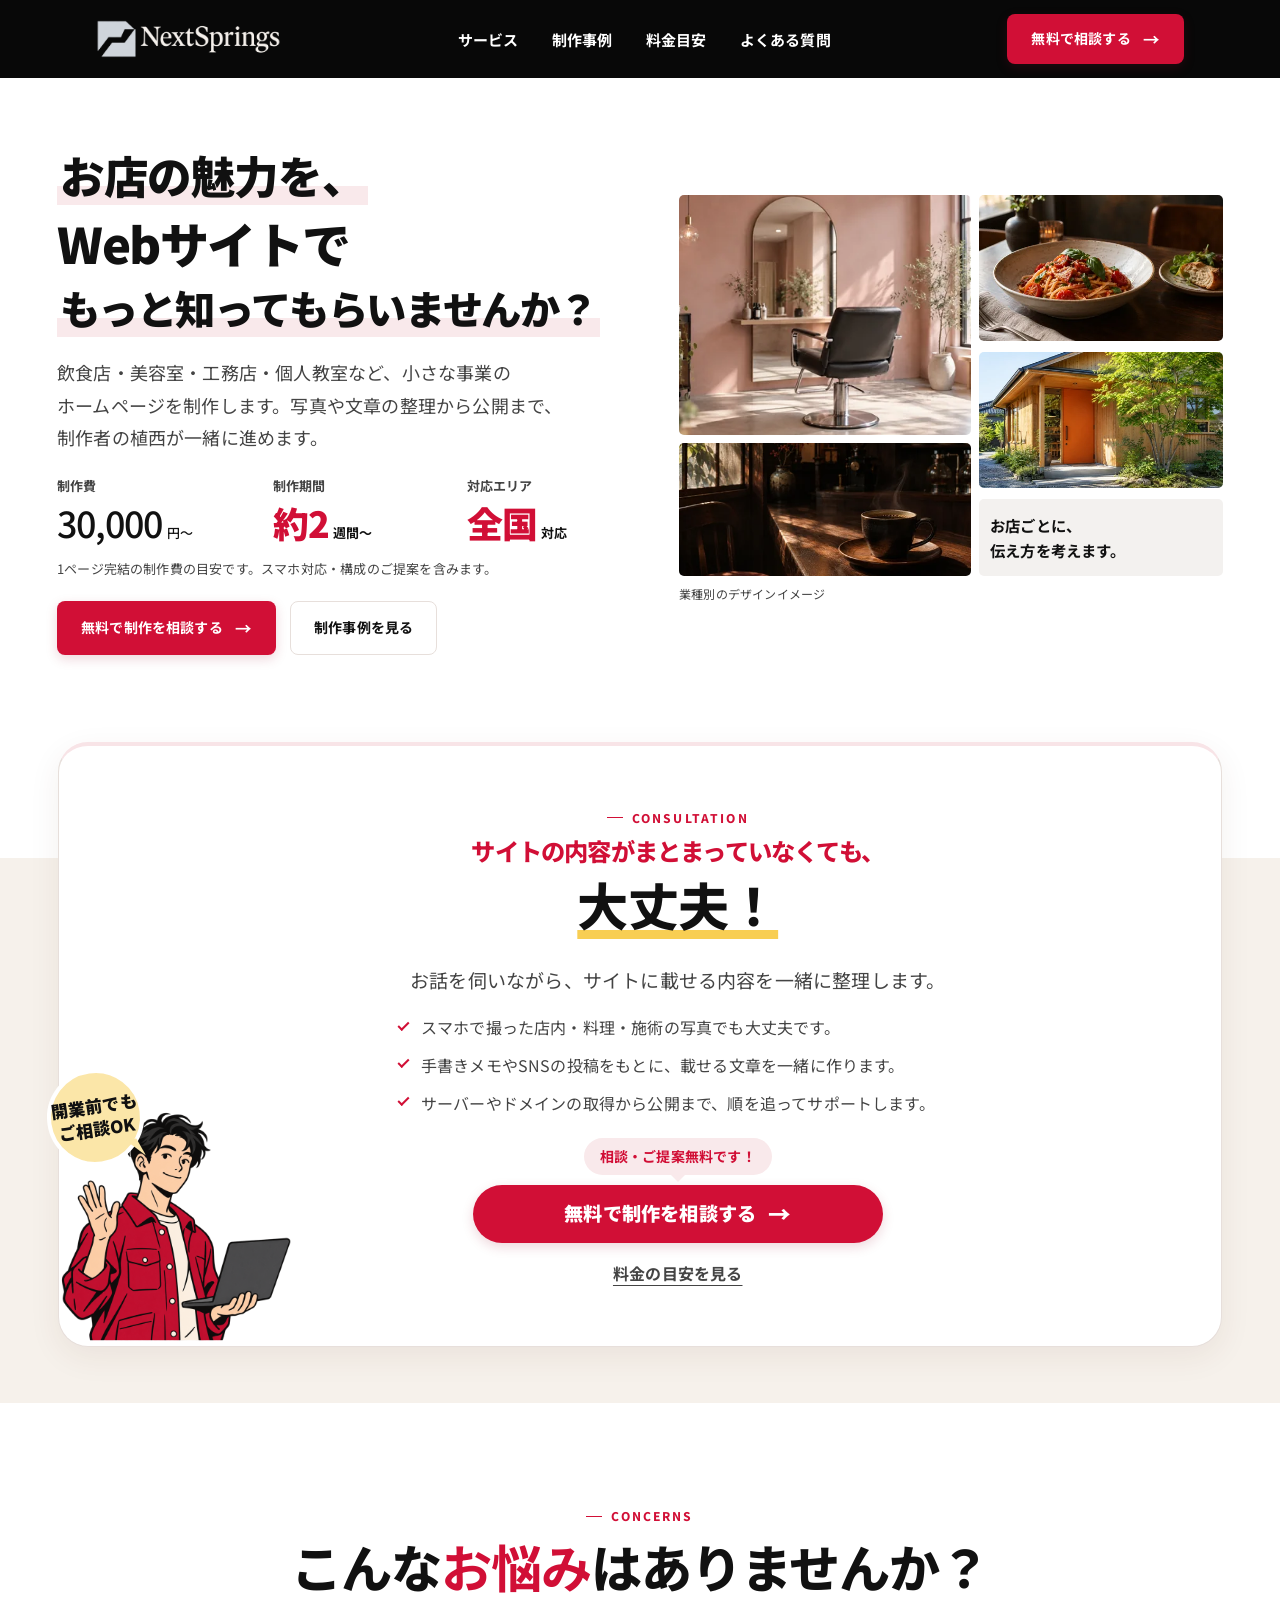
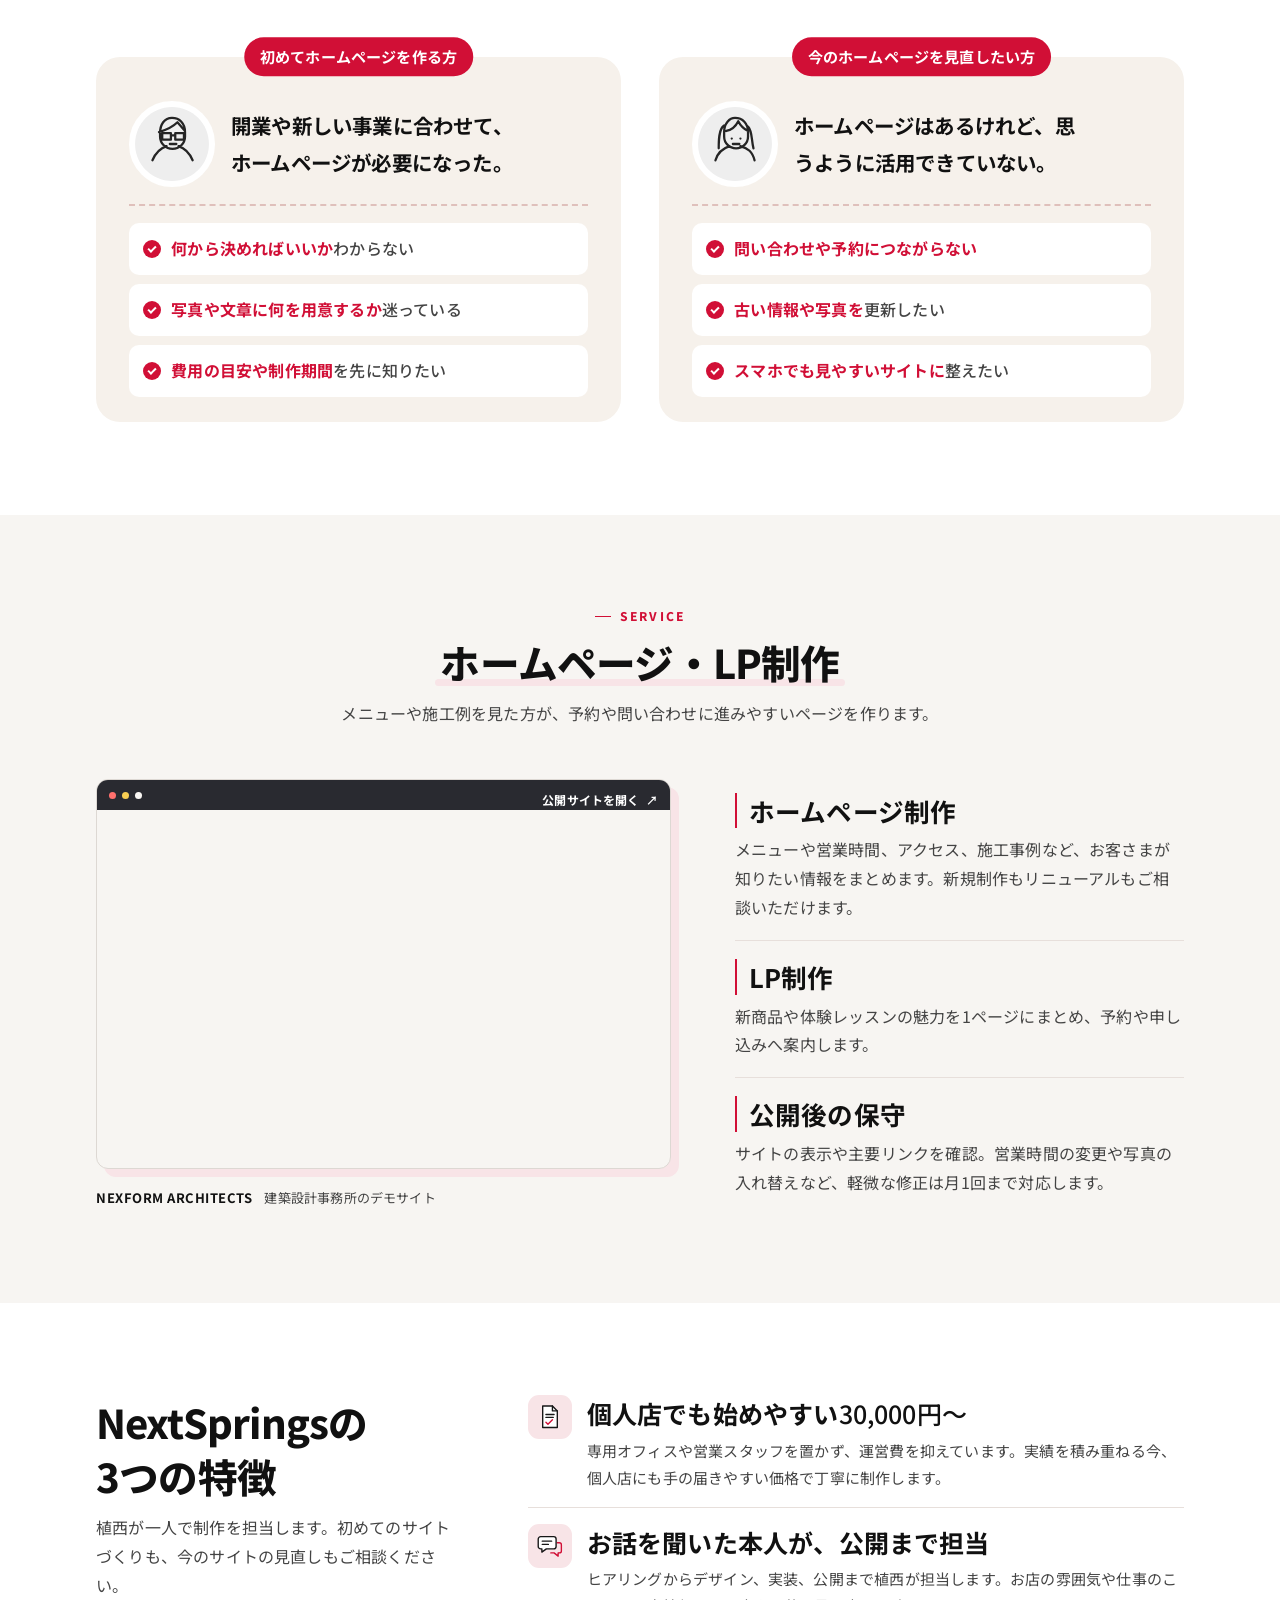
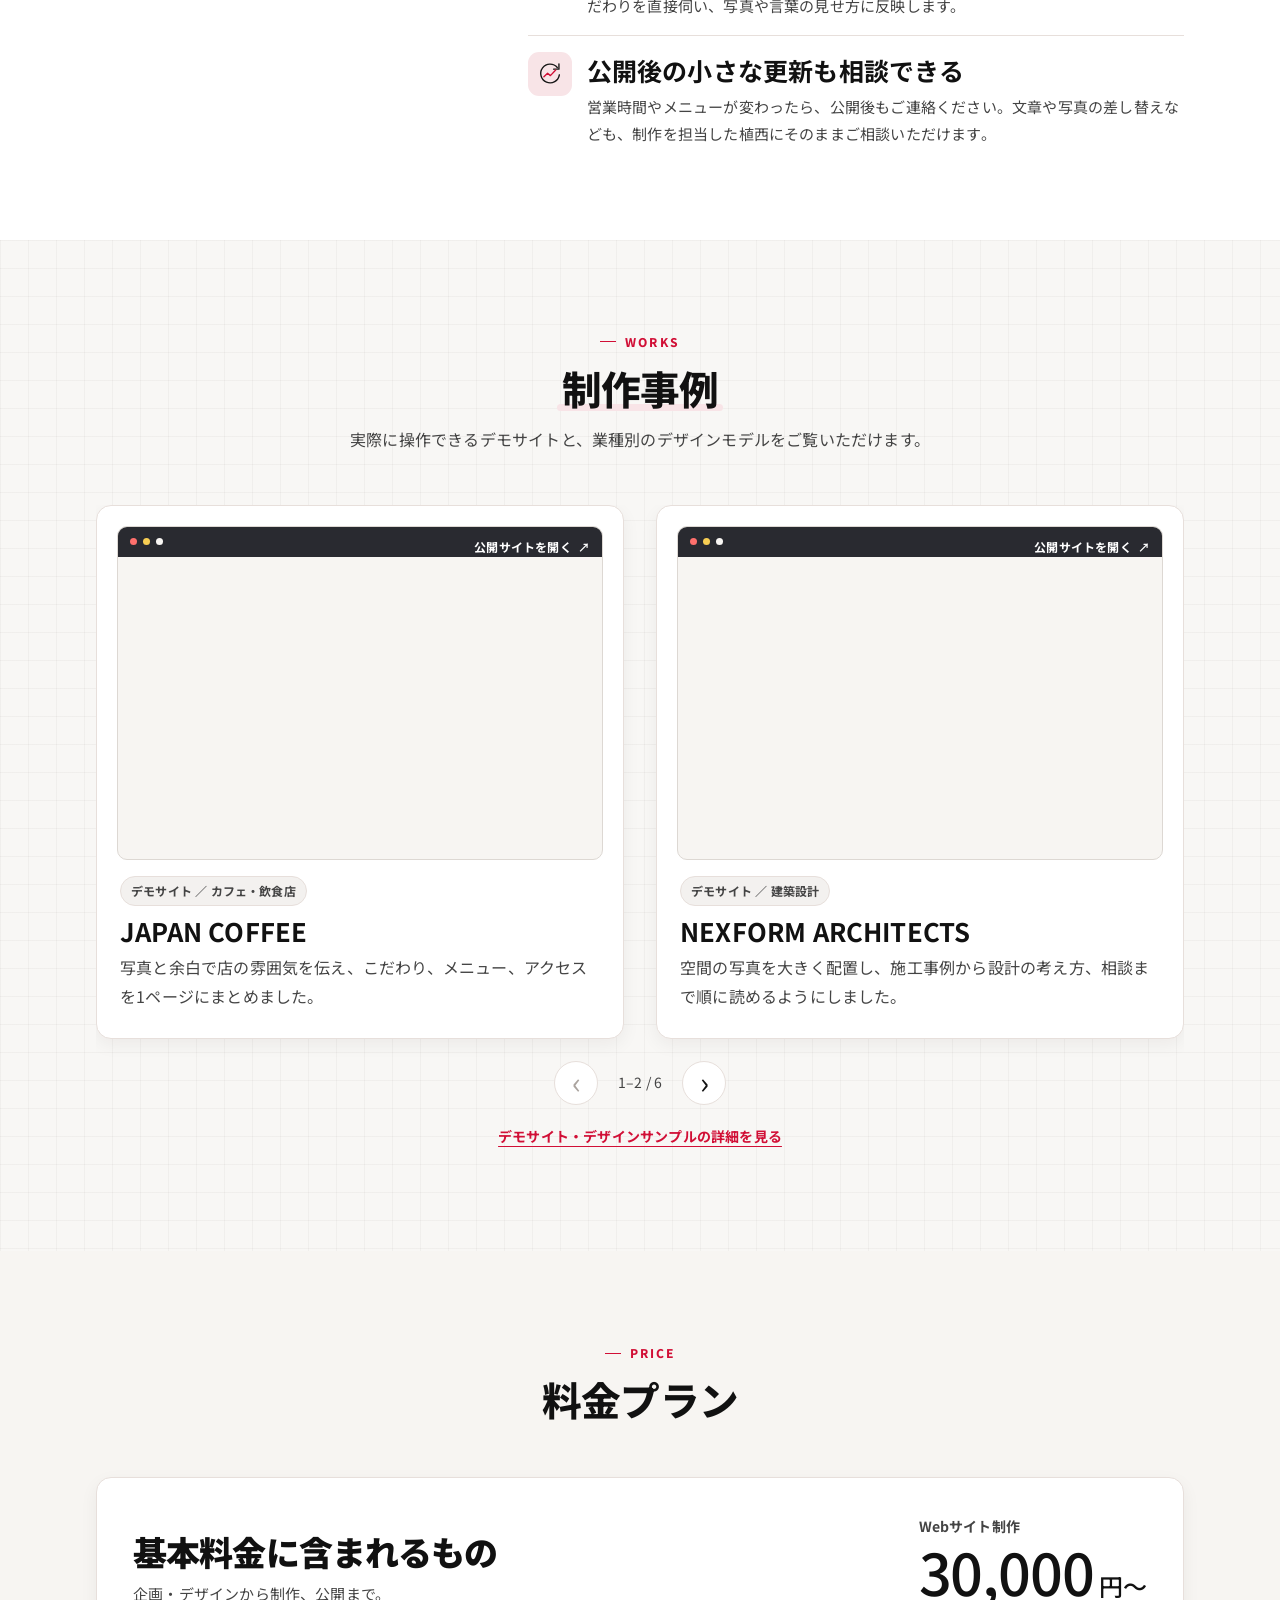
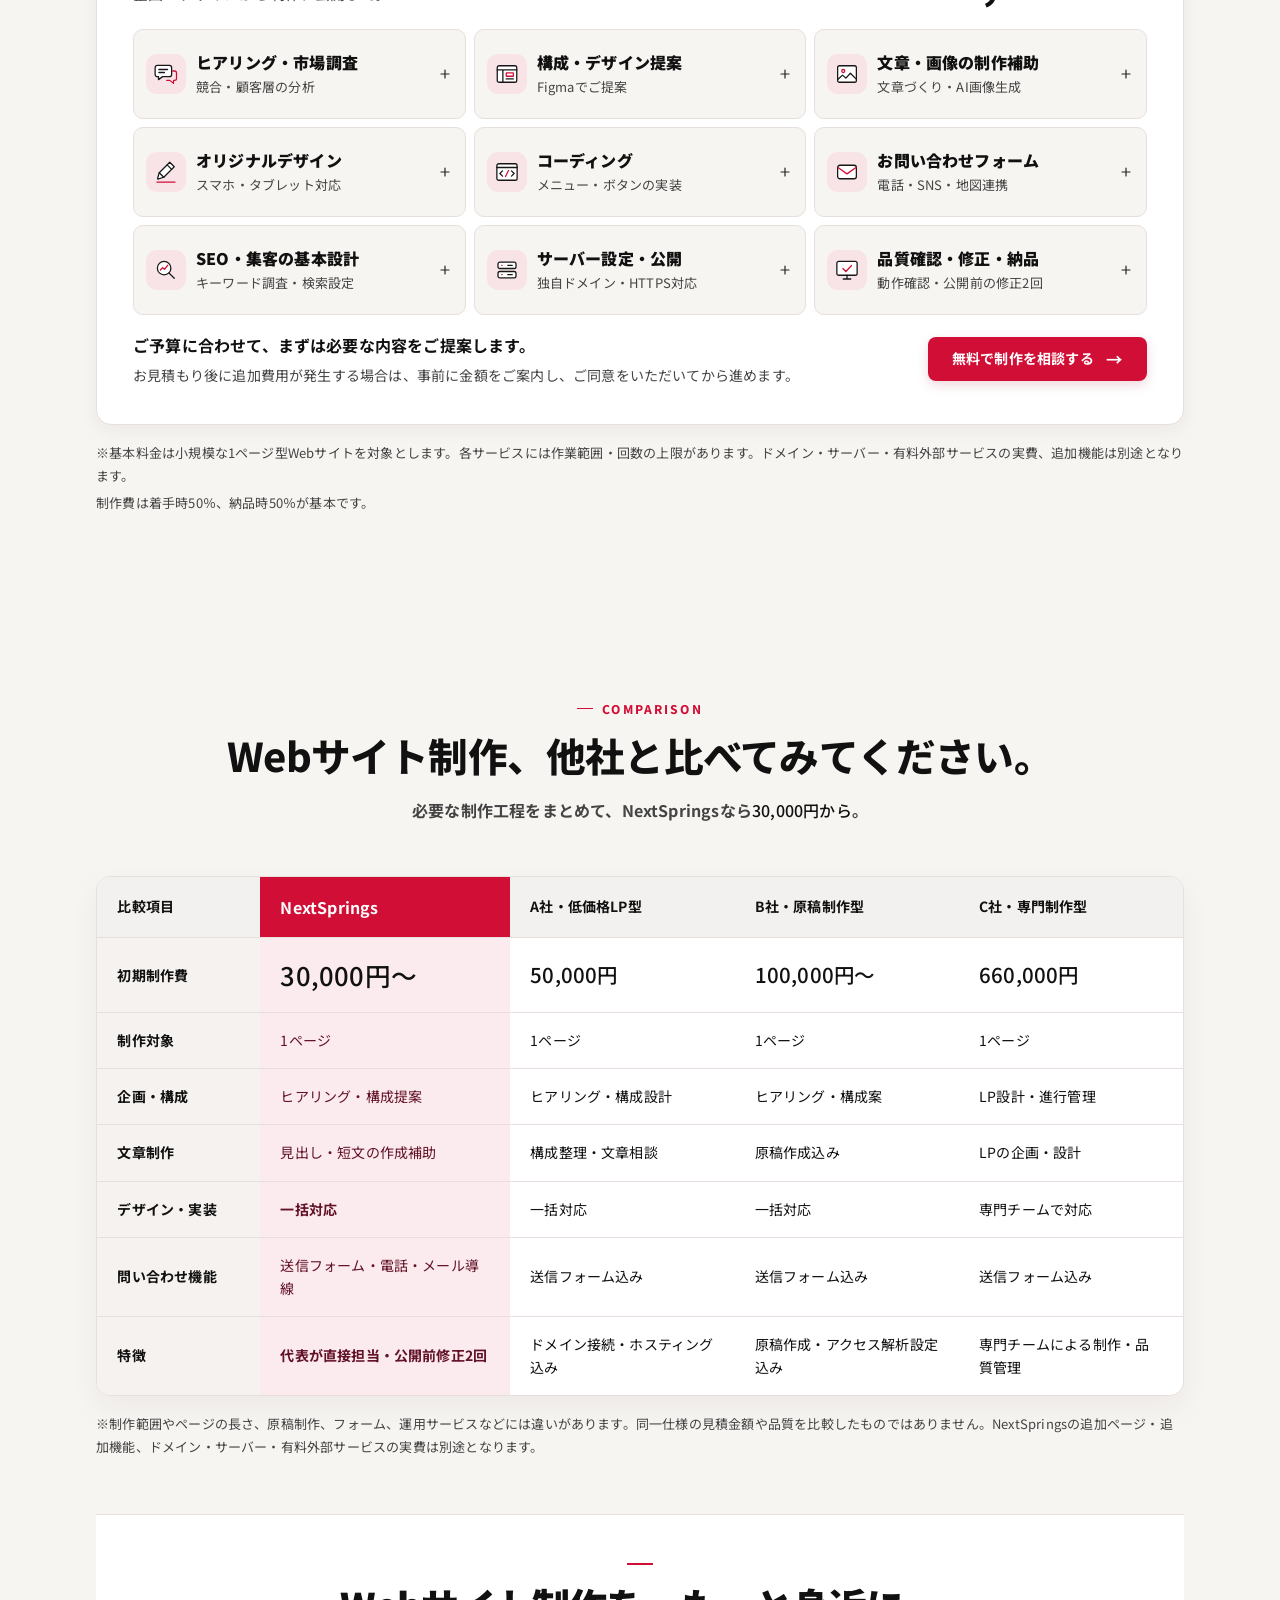
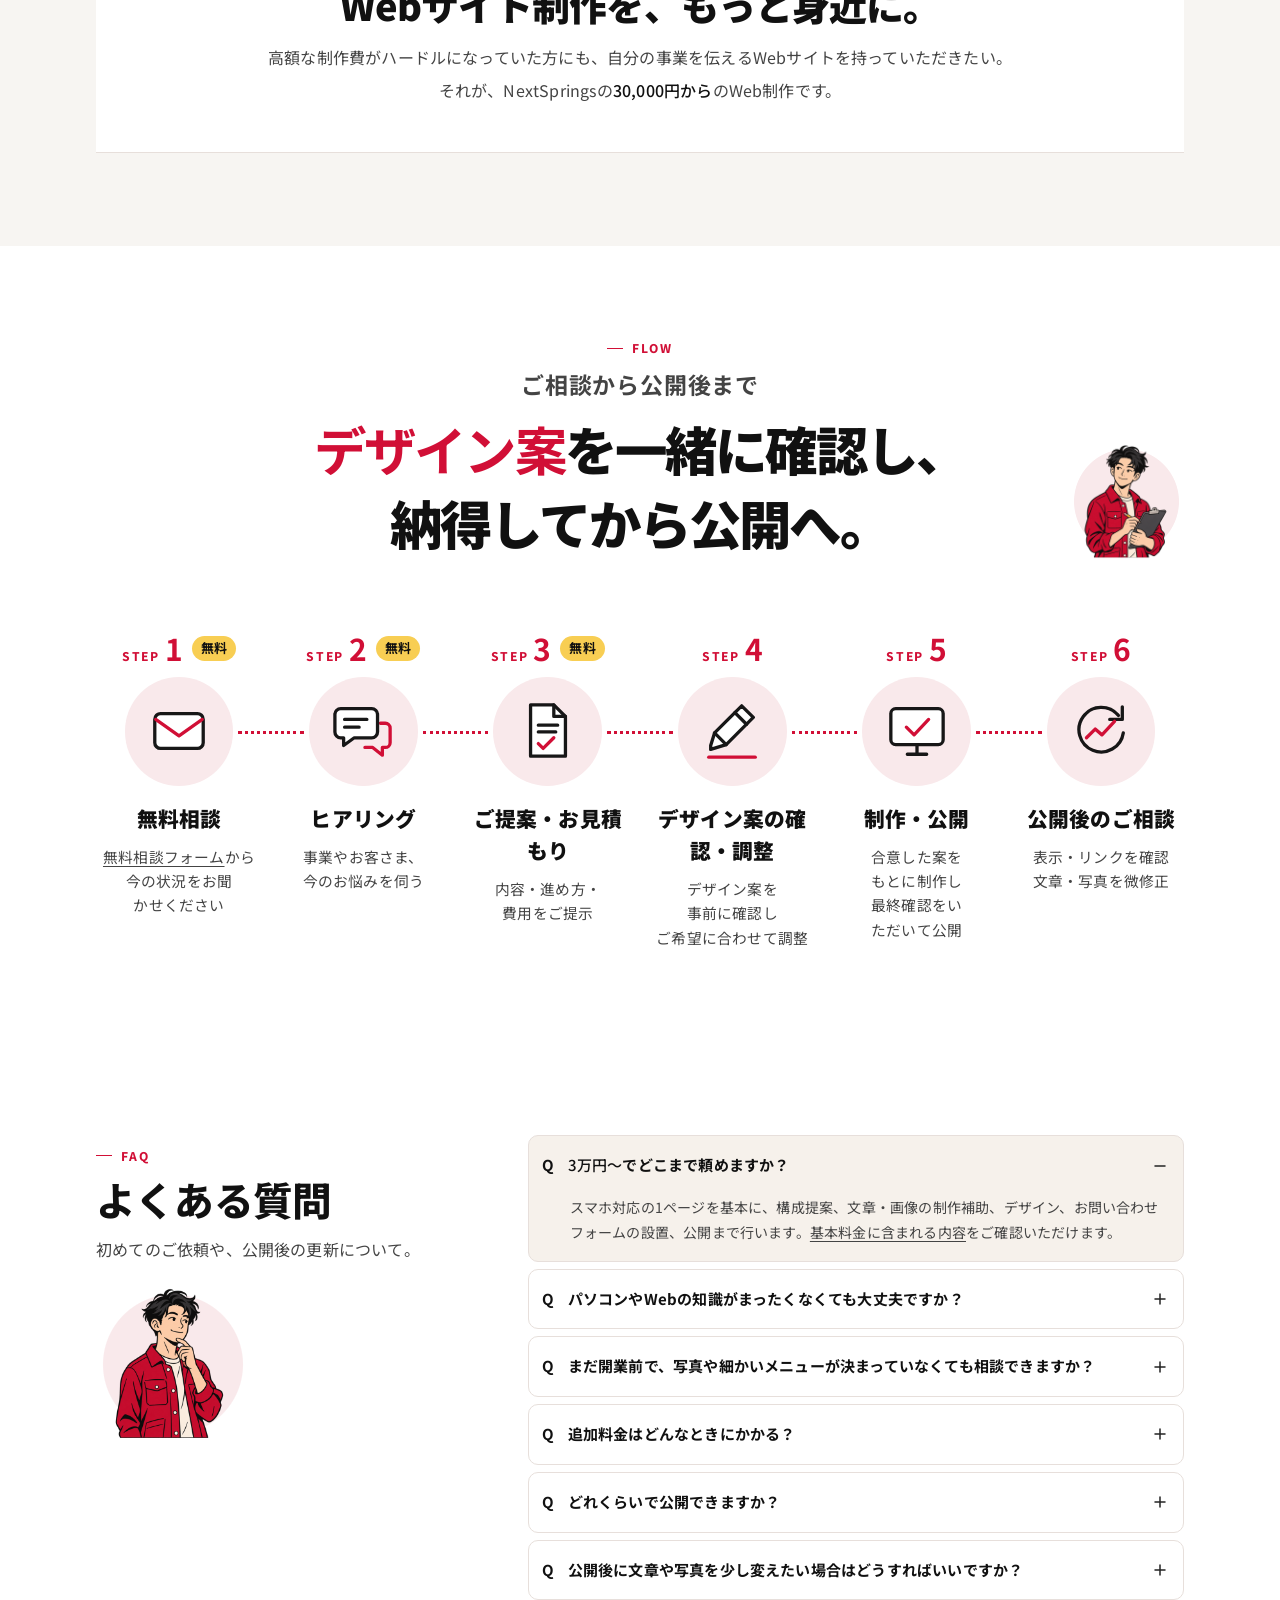
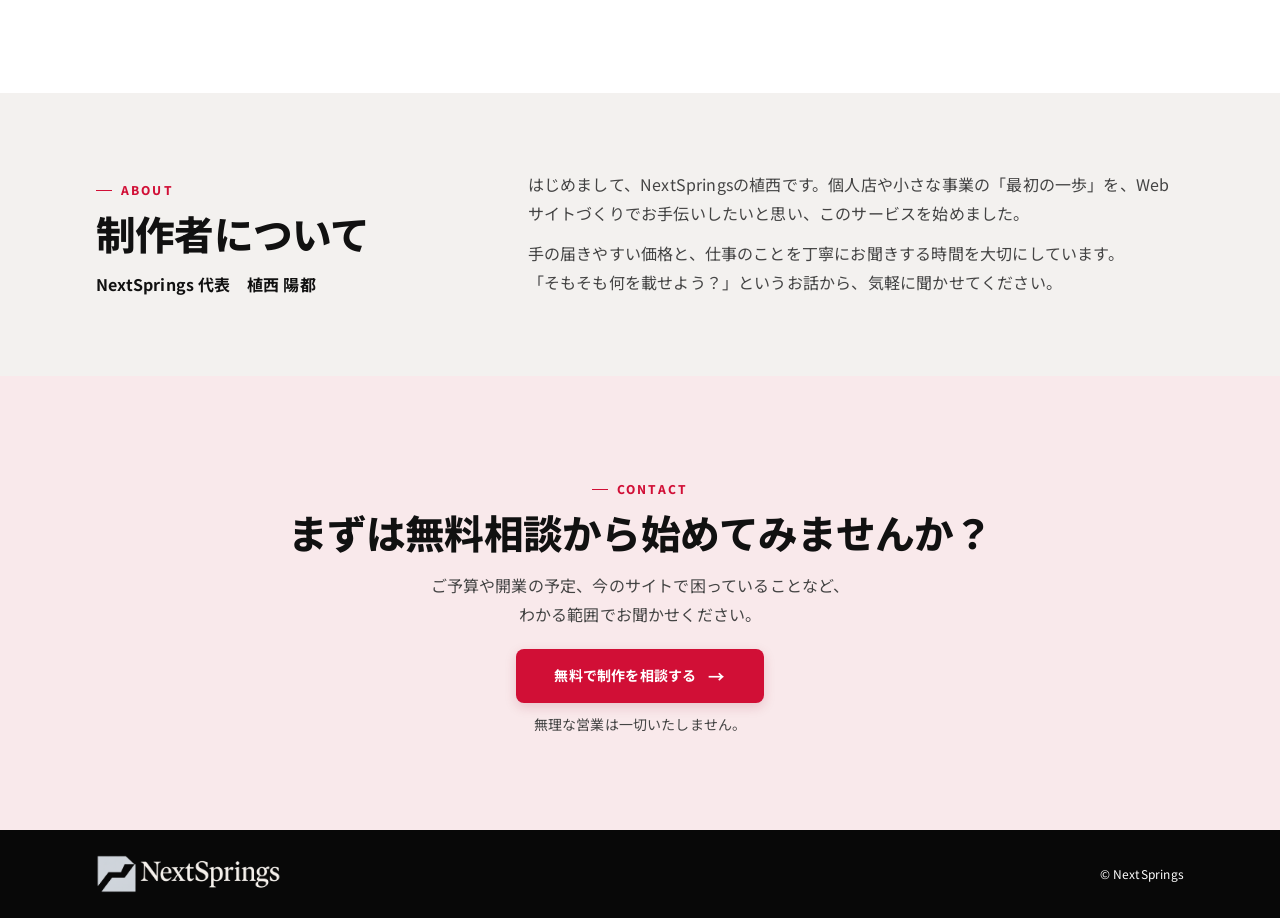
==== commit d0359aac: "Update NextSprings site design and content" ====
--- a/index.html
+++ b/index.html
@@ -6,7 +6,7 @@
     <meta name="theme-color" content="#080808">
     <meta
       name="description"
-      content="小規模事業者・個人事業主のホームページ制作、LP制作、リニューアルを全国対応。1ページ30,000円〜。構成提案からスマホ対応・公開までNextSpringsの代表が直接担当します。"
+      content="飲食店・美容室・工務店・個人教室など、小規模事業者のホームページ・LP制作を全国対応。1ページ30,000円〜。写真や文章の整理から公開まで植西陽都が直接担当。開業前のご相談も無料です。"
     >
     <title>個人事業主・小規模事業者のホームページ制作・LP制作｜NextSprings</title>
     <meta name="robots" content="max-image-preview:large">
@@ -14,18 +14,95 @@
     <link rel="preconnect" href="https://fonts.googleapis.com">
     <link rel="preconnect" href="https://fonts.gstatic.com" crossorigin>
     <link
-      href="https://fonts.googleapis.com/css2?family=Noto+Sans+JP:wght@400;500;700;900&amp;display=swap"
+      href="https://fonts.googleapis.com/css2?family=Noto+Sans+JP:wght@400;500;700;800;900&amp;display=swap"
       rel="stylesheet"
     >
-    <link rel="stylesheet" href="./styles.css?v=11">
-    <link rel="stylesheet" href="./motion.css?v=2">
-    <script src="./site.js?v=3" defer></script>
-    <script src="./motion.js" defer></script>
+    <link rel="stylesheet" href="./styles.css?v=16">
+    <link rel="stylesheet" href="./motion.css?v=3">
+    <script src="./site.js?v=4" defer></script>
+    <script src="./motion.js?v=2" defer></script>
+    <link rel="canonical" href="https://ue070924-source.github.io/nextspringsdesign/">
+    <meta property="og:type" content="website">
+    <meta property="og:locale" content="ja_JP">
+    <meta property="og:site_name" content="NextSprings">
+    <meta property="og:title" content="個人事業主・小規模事業者のホームページ制作・LP制作｜NextSprings">
+    <meta property="og:description" content="飲食店・美容室・工務店・個人教室など、小規模事業者のホームページ・LP制作を全国対応。1ページ30,000円〜。写真や文章の整理から公開まで植西陽都が直接担当。開業前のご相談も無料です。">
+    <meta property="og:url" content="https://ue070924-source.github.io/nextspringsdesign/">
+    <meta property="og:image" content="https://ue070924-source.github.io/nextspringsdesign/assets/nextsprings-share.jpg">
+    <meta property="og:image:width" content="1200">
+    <meta property="og:image:height" content="630">
+    <meta property="og:image:alt" content="NextSprings 小さなお店・事業のホームページ制作">
+    <meta name="twitter:card" content="summary_large_image">
+    <script type="application/ld+json">
+      {
+        "@context": "https://schema.org",
+        "@graph": [
+          {
+            "@type": "Organization",
+            "@id": "https://ue070924-source.github.io/nextspringsdesign/#organization",
+            "name": "NextSprings",
+            "url": "https://ue070924-source.github.io/nextspringsdesign/",
+            "logo": {
+              "@type": "ImageObject",
+              "url": "https://ue070924-source.github.io/nextspringsdesign/assets/nextsprings-mark.png",
+              "width": 256,
+              "height": 256
+            },
+            "description": "飲食店・美容室・工務店・個人教室など、小規模事業者のホームページ・LP制作を全国対応。1ページ30,000円〜。写真や文章の整理から公開まで植西陽都が直接担当。開業前のご相談も無料です。",
+            "contactPoint": {
+              "@type": "ContactPoint",
+              "url": "https://ue070924-source.github.io/nextspringsdesign/contact.html",
+              "contactType": "Webサイト制作のご相談",
+              "availableLanguage": "ja"
+            },
+            "member": {
+              "@id": "https://ue070924-source.github.io/nextspringsdesign/#haruto-uenishi"
+            }
+          },
+          {
+            "@type": "Person",
+            "@id": "https://ue070924-source.github.io/nextspringsdesign/#haruto-uenishi",
+            "name": "植西 陽都",
+            "jobTitle": "NextSprings 代表",
+            "url": "https://ue070924-source.github.io/nextspringsdesign/#about"
+          },
+          {
+            "@type": "WebSite",
+            "@id": "https://ue070924-source.github.io/nextspringsdesign/#website",
+            "name": "NextSprings",
+            "url": "https://ue070924-source.github.io/nextspringsdesign/",
+            "inLanguage": "ja",
+            "publisher": {
+              "@id": "https://ue070924-source.github.io/nextspringsdesign/#organization"
+            }
+          },
+          {
+            "@type": "Service",
+            "@id": "https://ue070924-source.github.io/nextspringsdesign/#services",
+            "url": "https://ue070924-source.github.io/nextspringsdesign/#services",
+            "name": "ホームページ・LP制作",
+            "serviceType": [
+              "ホームページ制作",
+              "LP制作",
+              "サイトリニューアル",
+              "公開後の保守"
+            ],
+            "provider": {
+              "@id": "https://ue070924-source.github.io/nextspringsdesign/#organization"
+            },
+            "areaServed": {
+              "@type": "Country",
+              "name": "日本"
+            }
+          }
+        ]
+      }
+    </script>
   </head>
   <body id="top">
     <a class="skip" href="#main">本文へ移動</a>
 
-    <header class="site-header">
+    <header class="site-header home-header">
       <div class="wrap header-inner">
         <a class="brand" href="#top" aria-label="NextSprings トップへ">
           <img
@@ -35,15 +112,13 @@
             height="38"
           >
         </a>
-        <nav aria-label="メインナビゲーション">
+        <nav class="home-nav" aria-label="メインナビゲーション">
           <a class="nav-link" href="#services">サービス</a>
-          <a class="nav-link" href="./works.html">制作事例</a>
-          <a class="button primary" href="./contact.html">
-            <span class="desktop-label">お問い合わせ</span>
-            <span class="mobile-label">ご相談</span>
-            <img src="./assets/arrow-light.svg" alt="" width="20" height="20">
-          </a>
+          <a class="nav-link" href="#works">制作事例</a>
+          <a class="nav-link" href="#pricing">料金目安</a>
+          <a class="nav-link" href="#faq">よくある質問</a>
         </nav>
+        <a class="button primary" href="./contact.html" data-consultation-target>無料で相談する</a>
       </div>
     </header>
 
@@ -55,45 +130,38 @@
             <h1 id="hero-heading">
               <span>お店の魅力を、</span>
               <span>Webサイトで</span>
-              <span>もっと知って<wbr>もらいませんか？</span>
+              <span><em>もっと知って<wbr>もらいませんか？</em></span>
             </h1>
             <p>
-              飲食店・美容室・工務店など、個人事業主や小規模事業者のホームページ・LPを制作。掲載内容の整理から、デザイン・公開まで一緒に進めます。
+              飲食店・美容室・工務店・個人教室など、小さな事業の<span class="copy-phrase">ホームページ</span>を制作します。写真や文章の整理から公開まで、<span class="copy-phrase">制作者の植西</span>が一緒に進めます。
             </p>
             <dl class="hero-facts">
               <div>
                 <dt>制作費</dt>
                 <dd>
-                  <strong class="hero-price">30,000</strong>
-                  <span>円〜</span>
+                  <span class="price-text">30,000</span>
+                  <span class="hero-unit">円〜</span>
                 </dd>
               </div>
               <div>
                 <dt>制作期間</dt>
                 <dd>
                   <strong>約2</strong>
-                  <span>週間〜</span>
+                  <span class="hero-unit">週間〜</span>
                 </dd>
               </div>
               <div>
                 <dt>対応エリア</dt>
                 <dd>
                   <strong>全国</strong>
-                  <span>対応</span>
+                  <span class="hero-unit">対応</span>
                 </dd>
               </div>
             </dl>
-            <div class="actions">
-              <a class="button primary" href="./contact.html">
-                <span class="desktop-label">制作について相談する</span>
-                <span class="mobile-label">制作を相談する</span>
-                <img src="./assets/arrow-light.svg" alt="" width="20" height="20">
-              </a>
-              <a class="button secondary" href="#works">
-                <span class="desktop-label">制作事例を見る</span>
-                <span class="mobile-label">作品を見る</span>
-                <img src="./assets/arrow-dark.svg" alt="" width="20" height="20">
-              </a>
+            <p class="hero-price-note">1ページ完結の制作費の目安です。<wbr>スマホ対応・構成のご提案を含みます。</p>
+            <div class="actions" data-consultation-target>
+              <a class="button primary" href="./contact.html">無料で制作を相談する</a>
+              <a class="button secondary" href="#works">制作事例を見る</a>
             </div>
           </div>
           <figure class="hero-gallery">
@@ -142,10 +210,10 @@
                     height="1024"
                   >
                 </div>
-                <p>相談から公開・保守まで、<br>トータルで制作！</p>
+                <p>お店ごとに、<br>伝え方を考えます。</p>
               </div>
             </div>
-            <figcaption>自主制作のコンセプトに使ったイメージ素材</figcaption>
+            <figcaption>業種別のデザインイメージ</figcaption>
           </figure>
         </div>
       </section>
@@ -155,24 +223,24 @@
         <div class="wrap">
           <div class="statement-card">
             <div class="statement-copy" data-reveal>
+              <span class="eyebrow" lang="en" aria-hidden="true">CONSULTATION</span>
               <h2 id="statement-heading">
                 <span class="statement-question">サイトの内容がまとまっていなくても、</span>
                 <span class="statement-answer">大丈夫！</span>
               </h2>
               <p class="statement-description">
-                <span>お店や事業のこと、届けたいお客さまのこと。</span>
-                <span>お話をお伺いし、サイトに載せる内容を一緒に整理します。</span>
+                お話を伺いながら、サイトに載せる内容を一緒に整理します。
               </p>
+              <ul class="statement-checklist" role="list">
+                <li>スマホで撮った店内・料理・施術の写真でも大丈夫です。</li>
+                <li>手書きメモやSNSの投稿をもとに、載せる文章を一緒に作ります。</li>
+                <li>サーバーやドメインの取得から公開まで、順を追ってサポートします。</li>
+              </ul>
               <p class="statement-hint">相談・ご提案無料です！</p>
-              <a class="button primary statement-button" href="./contact.html">
-                <span class="statement-button-label">サイト制作を相談する</span>
-                <span class="statement-button-icon" aria-hidden="true">
-                  <img src="./assets/arrow-light.svg" alt="" width="20" height="20">
-                </span>
-              </a>
+              <a class="button primary statement-button" href="./contact.html" data-consultation-target>無料で制作を相談する</a>
               <a class="statement-pricing" href="#pricing">料金の目安を見る</a>
             </div>
-            <div class="statement-art" data-reveal="pop" data-delay="1">
+            <div class="statement-art" data-reveal data-delay="1">
               <p class="statement-bubble">開業前でも<br>ご相談OK</p>
               <img
                 class="statement-portrait"
@@ -191,35 +259,35 @@
       <section class="section concerns-section" id="concerns" aria-labelledby="concerns-heading">
         <div class="wrap">
           <div class="concerns-heading center" data-reveal>
-            <p class="concerns-context">ホームページ制作で</p>
+            <span class="eyebrow" lang="en" aria-hidden="true">CONCERNS</span>
             <h2 id="concerns-heading">
               <span>こんな<strong>お悩み</strong>は</span><wbr><span>ありませんか？</span>
             </h2>
           </div>
           <div class="concerns">
-            <article class="concern-card" data-reveal="from-left">
+            <article class="concern-card" data-reveal>
               <h3 class="concern-label">初めてホームページを作る方</h3>
               <div class="concern-intro">
                 <img src="./assets/person-independent.svg" alt="" width="69" height="69" loading="lazy">
-                <p>開業や新しい事業に合わせて、<br>ホームページが必要になった。</p>
+                <p>開業や新しい事業に合わせて、<wbr>ホームページが必要になった。</p>
               </div>
               <ul>
-                <li><span><strong>何から決めればいいか</strong>わからない</span></li>
-                <li><span><strong>写真や文章に何を用意するか</strong>迷っている</span></li>
-                <li><span><strong>費用の目安や制作期間</strong>を先に知りたい</span></li>
+                <li><span><strong>何から決めればいいか</strong><wbr>わからない</span></li>
+                <li><span><strong>写真や文章に</strong><wbr><strong>何を用意するか</strong><wbr>迷っている</span></li>
+                <li><span><strong>費用の目安や制作期間</strong><wbr>を先に知りたい</span></li>
               </ul>
             </article>
 
-            <article class="concern-card" data-reveal="from-right" data-delay="1">
+            <article class="concern-card" data-reveal data-delay="1">
               <h3 class="concern-label">今のホームページを見直したい方</h3>
               <div class="concern-intro">
                 <img src="./assets/person-salon.svg" alt="" width="69" height="69" loading="lazy">
-                <p>ホームページはあるけれど、<br>思うように活用できていない。</p>
+                <p>ホームページはあるけれど、<wbr>思うように活用できていない。</p>
               </div>
               <ul>
-                <li><span><strong>問い合わせや予約につながらない</strong></span></li>
-                <li><span><strong>古い情報や写真</strong>を更新したい</span></li>
-                <li><span><strong>スマホでも見やすいサイト</strong>に整えたい</span></li>
+                <li><span><strong>問い合わせや予約に</strong><wbr><strong>つながらない</strong></span></li>
+                <li><span><strong>古い情報や写真を</strong><wbr>更新したい</span></li>
+                <li><span><strong>スマホでも見やすい</strong><wbr><strong>サイトに</strong><wbr>整えたい</span></li>
               </ul>
             </article>
           </div>
@@ -230,8 +298,9 @@
       <section class="section services" id="services" aria-labelledby="services-heading">
         <div class="wrap">
           <div class="section-intro center" data-reveal>
+            <span class="eyebrow" lang="en" aria-hidden="true">SERVICE</span>
             <h2 id="services-heading"><span class="underline">ホームページ・<wbr>LP制作</span></h2>
-            <p>事業の強みを整理し、見た人が次の行動を取りやすいサイトにします。</p>
+            <p>メニューや施工例を見た方が、<wbr><span class="copy-phrase">予約や問い合わせに</span><wbr>進みやすいページを作ります。</p>
           </div>
           <div class="services-content">
             <figure class="services-feature" data-reveal data-delay="1">
@@ -258,14 +327,14 @@
               </div>
               <figcaption>
                 <strong lang="en">NEXFORM ARCHITECTS</strong>
-                <span>自主制作の建築設計事務所サイト</span>
+                <span>建築設計事務所のデモサイト</span>
               </figcaption>
             </figure>
 
             <dl class="service-list" data-reveal data-delay="2">
               <div>
                 <dt>ホームページ制作</dt>
-                <dd>店舗のメニューやアクセス、会社の事業内容や実績を掲載。新規制作からリニューアルまで対応します。</dd>
+                <dd>メニューや営業時間、アクセス、施工事例など、お客さまが知りたい情報をまとめます。新規制作もリニューアルもご相談いただけます。</dd>
               </div>
               <div>
                 <dt>LP制作</dt>
@@ -277,6 +346,39 @@
               </div>
             </dl>
           </div>
+        </div>
+      </section>
+
+      <!-- 個人で制作をお引き受けする3つの特徴 -->
+      <section class="section strengths" id="strengths" aria-labelledby="strengths-heading">
+        <div class="wrap split">
+          <div class="strengths-intro" data-reveal>
+            <h2 id="strengths-heading">NextSpringsの<br>3つの特徴</h2>
+            <p>植西が一人で制作を担当します。初めてのサイトづくりも、今のサイトの見直しもご相談ください。</p>
+          </div>
+          <ul class="strengths-list" role="list">
+            <li data-reveal>
+              <img src="./assets/flow-proposal.svg" alt="" width="44" height="44" loading="lazy">
+              <div>
+                <h3>個人店でも始めやすい<wbr><span class="price-text">30,000円〜</span></h3>
+                <p>専用オフィスや営業スタッフを置かず、運営費を抑えています。実績を積み重ねる今、個人店にも手の届きやすい価格で丁寧に制作します。</p>
+              </div>
+            </li>
+            <li data-reveal data-delay="1">
+              <img src="./assets/flow-interview.svg" alt="" width="44" height="44" loading="lazy">
+              <div>
+                <h3>お話を聞いた本人が、<wbr>公開まで担当</h3>
+                <p>ヒアリングからデザイン、実装、<span class="copy-phrase">公開まで</span>植西が担当します。お店の雰囲気や仕事のこだわりを直接伺い、写真や言葉の見せ方に反映します。</p>
+              </div>
+            </li>
+            <li data-reveal data-delay="2">
+              <img src="./assets/flow-maintenance.svg" alt="" width="44" height="44" loading="lazy">
+              <div>
+                <h3>公開後の小さな更新も<wbr>相談できる</h3>
+                <p>営業時間やメニューが変わったら、公開後もご連絡ください。文章や写真の差し替えなども、制作を担当した植西にそのままご相談いただけます。</p>
+              </div>
+            </li>
+          </ul>
         </div>
       </section>
 
@@ -284,13 +386,13 @@
       <section class="section works" id="works" aria-labelledby="works-heading">
         <div class="wrap">
           <div class="section-intro center" data-reveal>
-            <span lang="en" class="eyebrow red">WORKS</span>
+            <span class="eyebrow" lang="en" aria-hidden="true">WORKS</span>
             <h2 id="works-heading"><span class="underline">制作事例</span></h2>
-            <p>公開中の自主制作サイトと、業種に合わせたデザイン案をご覧いただけます。</p>
-          </div>
-
-          <div class="project-track" id="project-track" role="group" aria-label="制作事例の一覧" tabindex="0" data-reveal>
-            <article class="project">
+            <p>実際に操作できるデモサイトと、業種別のデザインモデルをご覧いただけます。</p>
+          </div>
+
+          <div class="project-track" id="project-track" role="group" aria-label="制作事例の一覧" tabindex="0">
+            <article class="project" data-reveal>
               <div class="site-preview">
                 <div class="site-preview-bar" aria-hidden="true"></div>
                 <div class="site-preview-screen">
@@ -313,13 +415,13 @@
                 >公開サイトを開く <span aria-hidden="true">↗</span></a>
               </div>
               <div class="project-copy">
-                <span class="tag">カフェ・飲食店</span>
+                <span class="tag">デモサイト ／ カフェ・飲食店</span>
                 <h3 lang="en">JAPAN COFFEE</h3>
                 <p>写真と余白で店の雰囲気を伝え、こだわり、メニュー、アクセスを1ページにまとめました。</p>
               </div>
             </article>
 
-            <article class="project">
+            <article class="project" data-reveal>
               <div class="site-preview">
                 <div class="site-preview-bar" aria-hidden="true"></div>
                 <div class="site-preview-screen">
@@ -342,17 +444,17 @@
                 >公開サイトを開く <span aria-hidden="true">↗</span></a>
               </div>
               <div class="project-copy">
-                <span class="tag">建築設計</span>
+                <span class="tag">デモサイト ／ 建築設計</span>
                 <h3 lang="en">NEXFORM ARCHITECTS</h3>
                 <p>空間の写真を大きく配置し、施工事例から設計の考え方、相談まで順に読めるようにしました。</p>
               </div>
             </article>
 
             <!-- 公開サイトができたら、画像を上の事例と同じ構造のプレビューとリンクに置き換える。 -->
-            <article class="project">
+            <article class="project" data-reveal>
               <div class="site-preview">
                 <div class="site-preview-bar">
-                  <span class="site-preview-state">仮のデザイン</span>
+                  <span class="site-preview-state">業種別サンプル</span>
                 </div>
                 <div class="site-preview-screen">
                   <img
@@ -372,10 +474,10 @@
               </div>
             </article>
 
-            <article class="project">
+            <article class="project" data-reveal>
               <div class="site-preview">
                 <div class="site-preview-bar">
-                  <span class="site-preview-state">仮のデザイン</span>
+                  <span class="site-preview-state">業種別サンプル</span>
                 </div>
                 <div class="site-preview-screen">
                   <img
@@ -395,10 +497,10 @@
               </div>
             </article>
 
-            <article class="project">
+            <article class="project" data-reveal>
               <div class="site-preview">
                 <div class="site-preview-bar">
-                  <span class="site-preview-state">仮のデザイン</span>
+                  <span class="site-preview-state">業種別サンプル</span>
                 </div>
                 <div class="site-preview-screen">
                   <img
@@ -418,10 +520,10 @@
               </div>
             </article>
 
-            <article class="project">
+            <article class="project" data-reveal>
               <div class="site-preview">
                 <div class="site-preview-bar">
-                  <span class="site-preview-state">仮のデザイン</span>
+                  <span class="site-preview-state">業種別サンプル</span>
                 </div>
                 <div class="site-preview-screen">
                   <img
@@ -453,7 +555,7 @@
           </div>
 
           <div class="works-more center">
-            <a class="project-link" href="./works.html">公開サイト2件の構成とデザインを見る</a>
+            <a class="project-link" href="./works.html">デモサイト・デザインサンプルの詳細を見る</a>
           </div>
         </div>
       </section>
@@ -462,7 +564,7 @@
       <section class="section light" id="pricing" aria-labelledby="price-heading">
         <div class="wrap">
           <div class="section-intro center" data-reveal>
-            <span class="eyebrow" lang="en">PRICE</span>
+            <span class="eyebrow" lang="en" aria-hidden="true">PRICE</span>
             <h2 id="price-heading">料金プラン</h2>
           </div>
           <!-- 制作費を変えるときは、トップ画面・比較表・FAQの金額も確認する -->
@@ -474,7 +576,7 @@
               </div>
               <div class="included-price">
                 <p>Webサイト制作</p>
-                <p class="amount"><strong>30,000</strong><span>円〜</span></p>
+                <p class="amount price-text"><span class="amount-number">30,000</span><span>円〜</span></p>
               </div>
             </div>
 
@@ -572,8 +674,11 @@
             </ul>
 
             <div class="included-footer">
-              <p>スマホ対応の1ページが基本です。</p>
-              <a class="button primary" href="./contact.html">制作について相談する</a>
+              <div class="pricing-assurance">
+                <p><strong>ご予算に合わせて、まずは必要な内容をご提案します。</strong></p>
+                <p>お見積もり後に追加費用が発生する場合は、事前に金額をご案内し、ご同意をいただいてから進めます。</p>
+              </div>
+              <a class="button primary" href="./contact.html" data-consultation-target>無料で制作を相談する</a>
             </div>
           </section>
 
@@ -588,11 +693,12 @@
       <section class="section comparison" id="comparison" aria-labelledby="comparison-heading">
         <div class="wrap">
           <div class="section-intro center" data-reveal>
+            <span class="eyebrow" lang="en" aria-hidden="true">COMPARISON</span>
             <h2 id="comparison-heading">
               <span>Webサイト制作、</span><wbr><span>他社と比べて</span><wbr><span>みてください。</span>
             </h2>
             <p class="compare-lead">
-              <strong>必要な制作工程をまとめて、<wbr><span class="compare-lead-price">NextSpringsなら30,000円から。</span></strong>
+              <strong>必要な制作工程をまとめて、<wbr>NextSpringsなら<span class="price-text">30,000円から</span>。</strong>
             </p>
           </div>
 
@@ -619,10 +725,10 @@
                 <tbody>
                   <tr class="compare-prices">
                     <th scope="row">初期制作費</th>
-                    <td class="compare-featured"><strong>30,000円〜</strong></td>
-                    <td>50,000円</td>
-                    <td>100,000円〜</td>
-                    <td>660,000円</td>
+                    <td class="compare-featured price-text">30,000円〜</td>
+                    <td class="price-text">50,000円</td>
+                    <td class="price-text">100,000円〜</td>
+                    <td class="price-text">660,000円</td>
                   </tr>
                   <tr>
                     <th scope="row">制作対象</th>
@@ -674,46 +780,12 @@
             </p>
           </div>
 
-          <section class="compare-reasons" aria-labelledby="compare-reasons-heading">
-            <div class="compare-reasons-intro" data-reveal>
-              <h3 id="compare-reasons-heading"><span>安さには、</span><wbr><span>理由があります。</span></h3>
-              <p class="compare-reasons-lead"><strong>制作の工程は大切に。余分なコストは、できるだけ少なく。</strong></p>
-              <p>NextSpringsでは、小規模事業者の方にも気軽にWebサイトを持っていただけるよう、制作体制と作業工程を工夫しています。</p>
-            </div>
-            <ol class="compare-reasons-list" role="list">
-              <li data-reveal>
-                <span class="compare-reason-number" aria-hidden="true">01</span>
-                <div>
-                  <h4>ヒアリングから制作まで、一人が一貫して担当</h4>
-                  <p>ご相談、ヒアリング、構成提案、デザイン、コーディングまで、原則として同じ担当者が進行します。</p>
-                  <p>複数の担当者を介さないことで、情報共有や確認にかかる時間を削減。ご要望を直接制作に反映できる体制を整えています。</p>
-                </div>
-              </li>
-              <li data-reveal>
-                <span class="compare-reason-number" aria-hidden="true">02</span>
-                <div>
-                  <h4>必要な機能に絞った、シンプルな料金設計</h4>
-                  <p>基本プランは、スマートフォン対応の1ページ型Webサイト。</p>
-                  <p>多機能なシステムや大規模なページ構成を標準料金に含めず、事業の魅力を伝えるために必要な機能を中心に制作します。</p>
-                </div>
-              </li>
-              <li data-reveal>
-                <span class="compare-reason-number" aria-hidden="true">03</span>
-                <div>
-                  <h4>小規模な制作体制で、管理コストを抑える</h4>
-                  <p>大規模な制作組織を前提とせず、制作担当者を中心としたシンプルな体制で進めます。</p>
-                  <p>制作に必要なコミュニケーションと工程を整理することで、余分な管理コストを抑えています。</p>
-                </div>
-              </li>
-            </ol>
-          </section>
-
           <section class="compare-closing" id="compare-closing" aria-labelledby="compare-closing-heading" data-reveal>
             <h3 id="compare-closing-heading" class="compare-closing-title">
               <span>Webサイト制作を、</span><wbr><span>もっと身近に。</span>
             </h3>
             <p>高額な制作費がハードルになっていた方にも、自分の事業を伝えるWebサイトを持っていただきたい。</p>
-            <p>それが、NextSpringsの<strong>30,000円から</strong>のWeb制作です。</p>
+            <p>それが、NextSpringsの<span class="price-text">30,000円から</span>のWeb制作です。</p>
           </section>
         </div>
       </section>
@@ -722,15 +794,15 @@
       <section class="section process" id="process" aria-labelledby="process-heading">
         <div class="wrap">
           <div class="process-intro">
-            <span class="process-eyebrow" lang="en" aria-hidden="true" data-reveal>FLOW</span>
+            <span class="eyebrow" lang="en" aria-hidden="true" data-reveal>FLOW</span>
             <h2 id="process-heading" data-reveal>ご相談から公開後まで</h2>
             <p class="process-lead" data-reveal data-delay="1">
-              <span><strong>準備</strong>ができていなくても、</span>
-              <span>ご相談いただけます。</span>
+              <span><strong>デザイン案</strong>を一緒に確認し、</span>
+              <span>納得してから公開へ。</span>
             </p>
             <img
               class="section-character process-character"
-              data-reveal="pop"
+              data-reveal
               data-delay="2"
               src="./assets/process-designer.png"
               alt=""
@@ -748,10 +820,10 @@
               <span class="step-icon">
                 <img src="./assets/flow-contact.svg" alt="" width="64" height="64" loading="lazy">
               </span>
-              <h3>相談</h3>
+              <h3>無料相談</h3>
               <p>
-                <span><a href="./contact.html">お問い合わせ</a>から</span>
-                <span>今の状況をお知らせ</span>
+                <span><a href="./contact.html">無料相談フォーム</a>から</span>
+                <span>今の状況をお聞かせください</span>
               </p>
             </li>
 
@@ -778,7 +850,7 @@
               <span class="step-icon">
                 <img src="./assets/flow-proposal.svg" alt="" width="64" height="64" loading="lazy">
               </span>
-              <h3>整理・提案</h3>
+              <h3>ご提案・お見積もり</h3>
               <p>
                 <span>内容・進め方・</span>
                 <span>費用をご提示</span>
@@ -792,10 +864,10 @@
               <span class="step-icon">
                 <img src="./assets/flow-design.svg" alt="" width="64" height="64" loading="lazy">
               </span>
-              <h3>設計・制作</h3>
+              <h3>デザイン案の確認・調整</h3>
               <p>
-                <span>文章・デザイン・</span>
-                <span>実装を進める</span>
+                <span>デザイン案を事前に確認し</span>
+                <span>ご希望に合わせて調整</span>
               </p>
             </li>
 
@@ -806,10 +878,10 @@
               <span class="step-icon">
                 <img src="./assets/flow-launch.svg" alt="" width="64" height="64" loading="lazy">
               </span>
-              <h3>確認・公開</h3>
+              <h3>制作・公開</h3>
               <p>
-                <span>内容と動作を確認し</span>
-                <span>サイトを公開する</span>
+                <span>合意した案をもとに制作し</span>
+                <span>最終確認をいただいて公開</span>
               </p>
             </li>
 
@@ -820,7 +892,7 @@
               <span class="step-icon">
                 <img src="./assets/flow-maintenance.svg" alt="" width="64" height="64" loading="lazy">
               </span>
-              <h3>運用・改善</h3>
+              <h3>公開後のご相談</h3>
               <p>
                 <span>表示・リンクを確認</span>
                 <span>文章・写真を微修正</span>
@@ -830,31 +902,18 @@
         </div>
       </section>
 
-      <!-- 代表プロフィール -->
-      <section class="section gray profile" id="about" aria-labelledby="profile-heading">
-        <div class="wrap split">
-          <div data-reveal>
-            <p class="persona">NextSprings 代表</p>
-            <h2 id="profile-heading">植西 陽都</h2>
-          </div>
-          <div data-reveal data-delay="1">
-            <h3>ご相談から公開まで、直接担当します。</h3>
-            <p>
-              仕事のこだわりや、お客さまに知ってほしいことをお聞きし、写真や言葉、動きでどう伝えるかを一緒に考えます。全国からご相談いただけます。
-            </p>
-          </div>
-        </div>
-      </section>
-
       <!-- よくある質問 -->
       <section class="section" id="faq" aria-labelledby="faq-heading">
         <div class="wrap split">
           <div class="faq-intro">
-            <h2 id="faq-heading" data-reveal>よくある質問</h2>
-            <p data-reveal>制作前に気になること。</p>
+            <div class="faq-heading" data-reveal>
+              <span class="eyebrow" lang="en" aria-hidden="true">FAQ</span>
+              <h2 id="faq-heading">よくある質問</h2>
+              <p>初めてのご依頼や、公開後の更新について。</p>
+            </div>
             <img
               class="section-character faq-character"
-              data-reveal="pop"
+              data-reveal
               data-delay="1"
               src="./assets/faq-designer.png"
               alt=""
@@ -865,75 +924,86 @@
           </div>
           <div class="faq">
             <details name="faq" data-reveal open>
-              <summary>3万円〜でどこまで頼めますか？</summary>
+              <summary><span><span class="price-text">3万円〜</span>でどこまで頼めますか？</span></summary>
               <p>
-                1ページを基本に、掲載内容の整理、見出しや短い紹介文のたたき台、デザイン、スマホ対応、公開まで対応します。
+                スマホ対応の1ページを基本に、構成提案、文章・画像の制作補助、デザイン、お問い合わせフォームの設置、公開まで行います。<a href="#pricing">基本料金に含まれる内容</a>をご確認いただけます。
               </p>
             </details>
 
             <details name="faq" data-reveal data-delay="1">
-              <summary>写真や文章が揃っていなくても？</summary>
-              <p>まずは事業内容をお聞かせください。手元の素材を確認し、必要なものを一緒に整理します。</p>
+              <summary>パソコンやWebの知識がまったくなくても大丈夫ですか？</summary>
+              <p>はい。専門用語をできるだけ使わず、必要な手順を一つずつご説明します。サーバーやドメインの取得、公開作業も一緒に進めます。</p>
             </details>
 
             <details name="faq" data-reveal data-delay="2">
+              <summary>まだ開業前で、写真や細かいメニューが決まっていなくても相談できますか？</summary>
+              <p>はい。まずは開業の予定やお店のイメージをお聞かせください。手元にある写真やメモを見ながら、先に決める内容と、あとから用意する内容を一緒に整理します。</p>
+            </details>
+
+            <details name="faq" data-reveal data-delay="3">
               <summary>追加料金はどんなときにかかる？</summary>
-              <p>追加ページや撮影、基本範囲を超える機能は事前にお見積もりします。ドメイン・サーバーや有料外部サービスの実費は別途ご案内します。</p>
+              <p>追加ページや撮影、基本範囲を超える機能は事前にお見積もりします。ドメイン・サーバーや有料外部サービスの実費もあらかじめお伝えします。ご同意のない追加請求はいたしません。</p>
             </details>
 
-            <details name="faq" data-reveal data-delay="3">
+            <details name="faq" data-reveal data-delay="4">
               <summary>どれくらいで公開できますか？</summary>
               <p>
                 最短で約2週間です。素材の準備状況や制作内容に応じ、見積もり時に公開時期の目安をお伝えします。
               </p>
             </details>
 
-            <details name="faq" data-reveal data-delay="4">
-              <summary>公開後に文章や写真を変えられる？</summary>
+            <details name="faq" data-reveal data-delay="5">
+              <summary>公開後に文章や写真を少し変えたい場合はどうすればいいですか？</summary>
               <p>
-                保守では月1回まで軽微な差し替えに対応します。変更したい箇所と差し替え後の素材をお送りください。
+                変更したい箇所と、新しい文章や写真を植西へお送りください。保守では、営業時間やメニューの変更など、軽微な差し替えに月1回まで対応します。
               </p>
             </details>
           </div>
         </div>
       </section>
+      <!-- 制作者のごあいさつ -->
+      <section class="section gray profile" id="about" aria-labelledby="profile-heading">
+        <div class="wrap split">
+          <div data-reveal>
+            <span class="eyebrow" lang="en" aria-hidden="true">ABOUT</span>
+            <h2 id="profile-heading">制作者について</h2>
+            <p class="persona">NextSprings 代表　植西 陽都</p>
+          </div>
+          <div data-reveal data-delay="1">
+            <p>はじめまして、NextSpringsの植西です。<span class="copy-phrase">個人店</span>や小さな事業の「最初の一歩」を、Webサイトづくりでお手伝いしたいと思い、このサービスを始めました。</p>
+            <p>手の届きやすい価格と、仕事のことを丁寧にお聞きする時間を大切にしています。<br>「そもそも何を載せよう？」というお話から、気軽に聞かせてください。</p>
+          </div>
+        </div>
+      </section>
+
+      <!-- 最後のご相談案内 -->
+      <section class="section final-cta" id="contact" aria-labelledby="contact-inquiry" data-consultation-target>
+        <div class="wrap center" data-reveal>
+          <span class="eyebrow" lang="en" aria-hidden="true">CONTACT</span>
+          <h2 id="contact-inquiry">まずは無料相談から<wbr>始めてみませんか？</h2>
+          <p>ご予算や開業の予定、今のサイトで困っていることなど、<wbr><span class="copy-phrase">わかる範囲でお聞かせください。</span></p>
+          <a class="button primary" href="./contact.html">無料で制作を相談する</a>
+          <p class="final-cta-note">無理な営業は一切いたしません。</p>
+        </div>
+      </section>
     </main>
 
-    <!-- 問い合わせ・フッター -->
-    <footer id="contact" class="contact">
-      <div class="wrap">
-        <div class="contact-grid">
-          <section aria-labelledby="contact-services" data-reveal>
-            <h2 id="contact-services">サービス・料金</h2>
-            <p>制作費と、基本料金に含まれる内容をご確認いただけます。</p>
-            <a class="button secondary" href="#pricing">
-              料金とサービスを見る
-              <img src="./assets/arrow-dark.svg" alt="" width="20" height="20">
-            </a>
-          </section>
-          <section aria-labelledby="contact-inquiry" data-reveal data-delay="1">
-            <h2 id="contact-inquiry">お問い合わせ・ご相談</h2>
-            <p>
-              サイト制作やリニューアルのご相談を承ります。作りたい内容が決まる前でも、代表の植西が直接お話を伺います。
-            </p>
-            <a class="button primary" href="./contact.html">
-              お問い合わせフォームへ
-              <img src="./assets/arrow-light.svg" alt="" width="20" height="20">
-            </a>
-          </section>
-        </div>
-        <div class="footer-row">
-          <a class="brand footer-brand" href="#top" aria-label="NextSprings トップへ">
-            <img
-              src="./assets/nextsprings-logo-f1.png"
-              alt="NextSprings"
-              width="185"
-              height="38"
-            >
-          </a>
-          <small>© NextSprings</small>
-        </div>
+    <footer class="home-footer" data-consultation-target>
+      <div class="wrap footer-row">
+        <a class="brand footer-brand" href="#top" aria-label="NextSprings トップへ">
+          <img
+            src="./assets/nextsprings-logo-f1.png"
+            alt="NextSprings"
+            width="185"
+            height="38"
+          >
+        </a>
+        <small>© NextSprings</small>
       </div>
     </footer>
+
+    <div class="mobile-consultation" hidden>
+      <a class="button primary" href="./contact.html">無料で制作を相談する</a>
+    </div>
   </body>
 </html>
--- a/styles.css
+++ b/styles.css
@@ -13,6 +13,8 @@
   --rose: #f9e9eb;
   --yellow: #f8ce53;
   --mint: #dcebe4;
+  --card-radius: 15px;
+  --card-shadow: 0 6px 18px rgb(34 24 20 / .055);
   --gutter: clamp(24px, 7.5vw, 108px);
   font-family: "Noto Sans JP", "Hiragino Kaku Gothic ProN", "Yu Gothic", sans-serif;
   color: var(--ink);
@@ -29,7 +31,8 @@
 
 body {
   margin: 0;
-  line-height: 1.7;
+  line-height: 1.8;
+  letter-spacing: .012em;
 }
 
 p,
@@ -99,7 +102,7 @@
 }
 
 .section {
-  padding-block: 85px;
+  padding-block: clamp(68px, 7.25vw, 112px);
 }
 
 .center {
@@ -114,15 +117,11 @@
   background: var(--light);
 }
 
-.mobile-label {
-  display: none;
-}
-
 h2 {
-  font-size: clamp(29px, 3.1vw, 44px);
-  font-weight: 900;
-  line-height: 1.38;
-  letter-spacing: -.025em;
+  font-size: clamp(27px, 3.1vw, 44px);
+  font-weight: 800;
+  line-height: 1.36;
+  letter-spacing: -.02em;
   text-wrap: balance;
 }
 
@@ -138,6 +137,14 @@
 
 main p {
   color: var(--body);
+}
+
+/* 金額は黒の中太で表示 */
+.price-text {
+  color: var(--ink);
+  font-weight: 500;
+  font-variant-numeric: tabular-nums;
+  white-space: nowrap;
 }
 
 /* ヘッダー・ナビゲーション */
@@ -163,6 +170,7 @@
   line-height: 1.2;
   white-space: nowrap;
   letter-spacing: -.035em;
+  min-height: 44px;
 }
 
 .brand img {
@@ -178,6 +186,9 @@
 }
 
 .nav-link {
+  display: inline-flex;
+  align-items: center;
+  min-height: 44px;
   font-size: 15px;
   font-weight: 700;
 }
@@ -185,6 +196,19 @@
 .nav-link:hover {
   text-decoration: underline;
   text-underline-offset: 5px;
+}
+
+.home-header .home-nav {
+  gap: clamp(14px, 2.6vw, 34px);
+}
+
+.home-header .nav-link,
+.home-header .button {
+  white-space: nowrap;
+}
+
+.home-header .button {
+  min-height: 44px;
 }
 
 /* 共通ボタン */
@@ -195,7 +219,7 @@
   align-items: center;
   justify-content: center;
   gap: 12px;
-  border-radius: 6px;
+  border-radius: 8px;
   border: 1px solid transparent;
   font-size: 14px;
   font-weight: 700;
@@ -210,10 +234,17 @@
 .button.primary {
   background: var(--red);
   color: white;
+  box-shadow: 0 4px 12px rgb(157 15 45 / .17);
 }
 
 .button.primary:hover {
   background: #ad0d2d;
+}
+
+.button.primary[href="./contact.html"]::after {
+  content: "→" / "";
+  font-size: 1.18em;
+  line-height: 1;
 }
 
 .button.secondary {
@@ -228,7 +259,7 @@
 
 /* トップ画面 */
 .hero {
-  padding: 52px 0 56px;
+  padding-block: clamp(42px, 5.2vw, 74px);
 }
 
 .hero-wrap {
@@ -257,63 +288,91 @@
   gap: 5px;
 }
 
-.hero h1 span {
+.hero h1 > span {
   white-space: nowrap;
 }
 
-.hero h1 span:nth-child(2) {
+.hero h1 > span:nth-child(2) {
   font-size: 1.1em;
 }
 
-.hero h1 span:last-child {
+.hero h1 > span:last-child {
   font-size: clamp(28px, 3.15vw, 48px);
   white-space: normal;
   word-break: keep-all;
-}
-
-.hero h1 span:nth-child(odd) {
-  padding-inline: 5px;
-  background: linear-gradient(285deg, rgb(248 228 231 / 70%), var(--pink));
+  overflow-wrap: anywhere;
+}
+
+.hero h1 > span:first-child,
+.hero h1 em {
+  padding-inline: .07em;
+  background: linear-gradient(transparent 68%, var(--rose) 68%);
+}
+
+.hero h1 em {
+  font-style: normal;
+  -webkit-box-decoration-break: clone;
+  box-decoration-break: clone;
 }
 
 .hero-copy > p {
   max-width: 544px;
   font-size: 18px;
-  line-height: 1.72;
+  line-height: 1.8;
 }
 
 .hero-facts {
   display: grid;
-  grid-template-columns: 1.15fr 1fr .85fr;
+  grid-template-columns: 1.13fr 1fr .9fr;
+  gap: clamp(12px, 2vw, 24px);
   max-width: 608px;
 }
 
+.hero-facts > div {
+  min-width: 0;
+}
+
 .hero-facts dt {
-  font-size: 15px;
+  color: var(--body);
+  font-size: 13px;
   font-weight: 700;
 }
 
 .hero-facts dd {
   display: flex;
+  flex-wrap: wrap;
   align-items: baseline;
-  gap: 3px;
+  column-gap: 4px;
+  line-height: 1.35;
   white-space: nowrap;
+}
+
+.hero-facts strong,
+.hero-facts .price-text {
+  font-size: clamp(25px, 2.8vw, 40px);
+  font-variant-numeric: tabular-nums;
+  letter-spacing: -.025em;
 }
 
 .hero-facts strong {
   color: var(--red);
-  font-size: clamp(22px, 2.4vw, 34px);
+  font-weight: 900;
+}
+
+.hero-facts .hero-unit {
+  font-size: 13px;
   font-weight: 700;
-  line-height: 1.35;
-}
-
-.hero-facts .hero-price {
-  color: var(--ink);
-}
-
-.hero-facts dd span {
-  font-size: 14px;
-  font-weight: 700;
+}
+
+.hero-facts .price-text + .hero-unit {
+  font-weight: 500;
+}
+
+.hero-copy .hero-price-note {
+  margin-top: -9px;
+  font-size: 13px;
+  line-height: 1.7;
+  text-wrap: pretty;
 }
 
 .actions {
@@ -438,9 +497,31 @@
   text-wrap: pretty;
 }
 
-.statement-description > span {
-  display: block;
-  text-wrap: balance;
+.statement-checklist {
+  display: grid;
+  gap: 9px;
+  max-width: 35em;
+  margin: 16px auto 0;
+  padding: 0;
+  list-style: none;
+  color: var(--body);
+  text-align: left;
+}
+
+.statement-checklist li {
+  display: grid;
+  grid-template-columns: 12px minmax(0, 1fr);
+  gap: 11px;
+}
+
+.statement-checklist li::before {
+  width: 11px;
+  height: 6px;
+  margin-top: .52em;
+  border-bottom: 2px solid var(--red);
+  border-left: 2px solid var(--red);
+  transform: rotate(-45deg);
+  content: "";
 }
 
 .statement-hint {
@@ -465,36 +546,22 @@
 }
 
 .statement-button {
-  position: relative;
   display: flex;
   width: min(100%, 410px);
   min-height: 58px;
   margin-inline: auto;
-  padding-inline: 55px;
+  padding-inline: 20px;
   border-radius: 99px;
   box-shadow: 0 4px 14px rgb(209 15 54 / .15);
   font-size: clamp(16px, 1.5vw, 21px);
   font-weight: 900;
 }
 
-.statement-button-label {
-  text-wrap: balance;
-}
-
-.statement-button-icon {
-  position: absolute;
-  right: 14px;
-  display: grid;
-  width: 36px;
-  height: 36px;
-  place-items: center;
-  border-radius: 50%;
-  background: rgb(255 255 255 / .2);
-}
-
 .statement-pricing {
-  display: inline-block;
-  margin-top: 20px;
+  display: inline-flex;
+  align-items: center;
+  min-height: 44px;
+  margin-top: 8px;
   color: var(--body);
   font-weight: 700;
   text-decoration: underline;
@@ -552,12 +619,6 @@
 /* 初めての制作・サイト見直しのお悩み */
 .concerns-section {
   background: white;
-}
-
-.concerns-context {
-  margin-bottom: 7px;
-  font-size: clamp(16px, 1.6vw, 20px);
-  font-weight: 700;
 }
 
 #concerns-heading {
@@ -648,6 +709,11 @@
   font-weight: 500;
 }
 
+.concern-card li > span {
+  word-break: keep-all;
+  overflow-wrap: anywhere;
+}
+
 .concern-card li::before {
   content: "";
   width: 18px;
@@ -689,6 +755,49 @@
   font-size: 16px;
 }
 
+/* NextSpringsの特徴 */
+.strengths-list {
+  display: grid;
+  gap: 16px;
+  padding: 0;
+  list-style: none;
+}
+
+.strengths-list li {
+  display: grid;
+  grid-template-columns: 44px minmax(0, 1fr);
+  gap: 15px;
+  align-items: start;
+}
+
+.strengths-list li + li {
+  padding-top: 16px;
+  border-top: 1px solid var(--line);
+}
+
+.strengths-list img {
+  padding: 9px;
+  border-radius: 11px;
+  background: var(--pink);
+}
+
+.strengths-list h3 {
+  font-size: clamp(18px, 2vw, 25px);
+  line-height: 1.45;
+  word-break: keep-all;
+  overflow-wrap: anywhere;
+}
+
+.copy-phrase {
+  white-space: nowrap;
+}
+
+.strengths-list p {
+  margin-top: 5px;
+  font-size: 15px;
+  text-wrap: pretty;
+}
+
 /* サービス内容 */
 .services {
   background: var(--light);
@@ -777,8 +886,13 @@
 }
 
 .site-preview-state {
+  margin-block: 4px;
+  padding: 1px 8px;
+  border: 1px solid rgb(255 255 255 / .2);
+  border-radius: 99px;
+  background: rgb(255 255 255 / .08);
   color: #fff;
-  font-size: 12px;
+  font-size: 11px;
   font-weight: 700;
 }
 
@@ -789,7 +903,7 @@
   align-items: flex-start;
   justify-content: flex-end;
   gap: 6px;
-  padding: 5px 12px;
+  padding: 9px 12px;
   color: #fff;
   font-size: 12px;
   font-weight: 700;
@@ -816,7 +930,7 @@
 
 .service-list dt {
   padding-left: 12px;
-  border-left: 3px solid var(--red);
+  border-left: 2px solid var(--red);
   font-size: clamp(20px, 2vw, 26px);
   font-weight: 700;
   line-height: 1.4;
@@ -832,38 +946,63 @@
 /* セクション見出し */
 .section-intro {
   display: grid;
+  gap: 10px;
+  margin-bottom: clamp(28px, 4vw, 52px);
+}
+
+.section-intro p {
+  max-width: 48em;
+  font-size: 16px;
+  text-wrap: pretty;
+}
+
+.section-intro.center p {
+  margin-inline: auto;
+}
+
+.eyebrow {
+  display: inline-flex;
+  align-items: center;
+  justify-content: center;
+  justify-self: center;
   gap: 9px;
-  margin-bottom: 32px;
-}
-
-.section-intro p {
-  font-size: 16px;
-}
-
-.eyebrow {
-  font-size: 13px;
-  font-weight: 700;
-  letter-spacing: .23em;
-}
-
-.eyebrow.red {
   color: var(--red);
+  font-size: 12px;
+  font-weight: 800;
+  line-height: 1.5;
+  letter-spacing: .18em;
+}
+
+.eyebrow::before {
+  content: "";
+  width: 16px;
+  height: 1px;
+  background: currentColor;
+}
+
+.eyebrow + h2 {
+  margin-top: 7px;
+}
+
+.section-intro .eyebrow + h2,
+.process-intro .eyebrow + h2 {
+  margin-top: 0;
 }
 
 .underline {
   position: relative;
   isolation: isolate;
   display: inline-block;
-  padding-inline: 12px;
+  padding-inline: 5px;
 }
 
 .underline::after {
   content: "";
   position: absolute;
   inset: auto 0 .09em;
-  height: .23em;
+  height: .17em;
   border-radius: 12px;
-  background: var(--yellow);
+  background: var(--pink);
   z-index: -1;
 }
 
@@ -871,8 +1010,8 @@
 .works {
   background-color: #f8f7f5;
   background-image:
-    linear-gradient(to right, rgb(33 25 20 / .055) 1px, transparent 1px),
-    linear-gradient(to bottom, rgb(33 25 20 / .055) 1px, transparent 1px);
+    linear-gradient(to right, rgb(33 25 20 / .035) 1px, transparent 1px),
+    linear-gradient(to bottom, rgb(33 25 20 / .035) 1px, transparent 1px);
   background-size: 28px 28px;
 }
 
@@ -885,7 +1024,7 @@
   gap: var(--project-gap);
   max-width: 1110px;
   margin-inline: auto;
-  padding-bottom: 14px;
+  padding-bottom: 18px;
   overflow-x: auto;
   scroll-snap-type: x mandatory;
   overscroll-behavior-inline: contain;
@@ -901,9 +1040,13 @@
   padding: clamp(12px, 2vw, 20px);
   scroll-snap-align: start;
   border: 1px solid var(--line);
-  border-radius: 20px;
+  border-radius: var(--card-radius);
   background: #fff;
-  box-shadow: 0 12px 28px rgb(23 17 14 / .07);
+  box-shadow: var(--card-shadow);
+}
+
+.project .site-preview {
+  border-radius: 10px;
 }
 
 .project-copy {
@@ -912,10 +1055,11 @@
 
 .tag {
   display: inline-block;
-  padding: 4px 10px;
-  border-radius: 20px;
+  padding: 3px 10px;
+  border: 1px solid var(--line);
+  border-radius: 99px;
   background: var(--gray);
-  color: var(--ink);
+  color: var(--body);
   font-size: 12px;
   font-weight: 700;
 }
@@ -996,9 +1140,9 @@
 .included {
   padding: clamp(14px, 3vw, 36px);
   border: 1px solid var(--line);
-  border-radius: 16px;
+  border-radius: var(--card-radius);
   background: #fff;
-  box-shadow: 0 10px 26px rgb(38 24 17 / .045);
+  box-shadow: var(--card-shadow);
 }
 
 .included-intro {
@@ -1030,24 +1174,13 @@
   display: flex;
   align-items: baseline;
   gap: 5px;
-  font-weight: 700;
-  font-variant-numeric: tabular-nums;
-  white-space: nowrap;
-}
-
-.amount strong {
-  line-height: 1.05;
-  letter-spacing: -.035em;
-}
-
-.included-price .amount {
-  color: var(--ink);
   font-size: clamp(19px, 2vw, 24px);
 }
 
-.included-price .amount strong {
-  font-size: clamp(43px, 5.2vw, 68px);
-  font-weight: 900;
+.amount-number {
+  font-size: clamp(38px, 4.5vw, 58px);
+  line-height: 1.1;
+  letter-spacing: -.02em;
 }
 
 .included-grid {
@@ -1154,6 +1287,19 @@
   font-size: 14px;
 }
 
+.pricing-assurance {
+  flex: 1 1 490px;
+}
+
+.pricing-assurance strong {
+  color: var(--ink);
+  font-size: 16px;
+}
+
+.pricing-assurance p + p {
+  margin-top: 3px;
+}
+
 .included-footer .button {
   min-height: 44px;
   padding-block: 9px;
@@ -1175,7 +1321,6 @@
 }
 
 #comparison-heading span,
-#compare-reasons-heading span,
 .compare-closing-title span {
   white-space: nowrap;
 }
@@ -1183,11 +1328,6 @@
 .compare-lead {
   margin-top: 4px;
   text-wrap: pretty;
-}
-
-.compare-lead-price {
-  color: var(--ink);
-  white-space: nowrap;
 }
 
 .compare-panel {
@@ -1271,84 +1411,16 @@
 .compare .compare-prices td {
   color: var(--ink);
   font-size: clamp(15px, 1.6vw, 22px);
-  font-weight: 700;
-  font-variant-numeric: tabular-nums;
-  white-space: nowrap;
-}
-
-.compare-prices .compare-featured strong {
-  font-size: clamp(19px, 2.4vw, 32px);
-  line-height: 1.15;
+}
+
+.compare .compare-prices .compare-featured {
+  font-size: clamp(18px, 2vw, 26px);
 }
 
 .compare-note {
   margin-top: 16px;
   font-size: 13px;
   line-height: 1.8;
-}
-
-.compare-reasons {
-  display: grid;
-  grid-template-columns: minmax(0, .85fr) minmax(0, 1.45fr);
-  gap: clamp(28px, 6vw, 80px);
-  max-width: 1150px;
-  margin: clamp(46px, 7vw, 90px) auto 0;
-  padding-top: clamp(26px, 4vw, 48px);
-  border-top: 1px solid var(--line);
-}
-
-.compare-reasons-intro h3 {
-  font-size: clamp(28px, 3.5vw, 45px);
-  font-weight: 900;
-  line-height: 1.26;
-  letter-spacing: -.025em;
-  text-wrap: balance;
-}
-
-.compare-reasons-intro p {
-  margin-top: 12px;
-  line-height: 1.8;
-}
-
-.compare-reasons-lead strong {
-  color: var(--red);
-}
-
-.compare-reasons-list {
-  display: grid;
-  gap: 19px;
-  padding: 0;
-  list-style: none;
-}
-
-.compare-reasons-list li {
-  display: grid;
-  grid-template-columns: 2.1em minmax(0, 1fr);
-  gap: 12px;
-}
-
-.compare-reasons-list li + li {
-  padding-top: 18px;
-  border-top: 1px solid var(--line);
-}
-
-.compare-reason-number {
-  color: var(--red);
-  font-size: clamp(19px, 2vw, 26px);
-  font-weight: 900;
-  font-variant-numeric: tabular-nums;
-  line-height: 1.35;
-}
-
-.compare-reasons-list h4 {
-  font-size: clamp(17px, 1.8vw, 23px);
-  line-height: 1.5;
-}
-
-.compare-reasons-list p {
-  margin-top: 6px;
-  font-size: 15px;
-  line-height: 1.75;
 }
 
 .compare-closing {
@@ -1389,11 +1461,6 @@
   margin-top: 5px;
 }
 
-.compare-closing strong {
-  color: var(--ink);
-  white-space: nowrap;
-}
-
 /* 制作の流れ */
 .process-intro {
   position: relative;
@@ -1403,24 +1470,6 @@
   margin-bottom: clamp(34px, 5.6vw, 82px);
   padding-inline: clamp(84px, 10vw, 150px);
   text-align: center;
-}
-
-.process-eyebrow {
-  display: inline-flex;
-  align-items: center;
-  gap: 13px;
-  color: var(--red);
-  font-size: 14px;
-  font-weight: 800;
-  letter-spacing: .26em;
-}
-
-.process-eyebrow::before,
-.process-eyebrow::after {
-  content: "";
-  width: 22px;
-  height: 2px;
-  background: currentColor;
 }
 
 .process-intro h2 {
@@ -1633,26 +1682,29 @@
   }
 }
 
-/* 代表プロフィール */
-.persona {
-  font-size: 15px;
+/* 制作者のごあいさつ */
+.profile {
+  padding-block: clamp(54px, 6vw, 80px);
+}
+
+.profile .persona {
+  color: var(--ink);
   font-weight: 700;
-  color: var(--ink);
-}
-
-.profile {
-  padding-block: 62px;
-}
-
-.profile h3 {
-  font-size: clamp(25px, 2.5vw, 36px);
-}
-
-.profile .persona {
-  margin: 0 0 5px;
+}
+
+.profile .split > div > p:first-child {
+  margin-top: 0;
+}
+
+.profile .split > div > p + p {
+  margin-top: .75em;
 }
 
 /* よくある質問 */
+.faq-heading p {
+  margin-top: 9px;
+}
+
 .faq-character {
   margin-top: 24px;
 }
@@ -1664,6 +1716,7 @@
 
 .faq details {
   border: 1px solid var(--line);
+  border-radius: 10px;
 }
 
 .faq details[open] {
@@ -1671,19 +1724,26 @@
 }
 
 .faq summary {
+  min-height: 52px;
   padding: 17px 13px;
   cursor: pointer;
   display: grid;
-  grid-template-columns: 17px 1fr 20px;
+  grid-template-columns: 17px minmax(0, 1fr) 20px;
   gap: 9px;
   align-items: center;
-  font-size: 14px;
+  font-size: 15px;
+  line-height: 1.65;
   font-weight: 700;
   list-style: none;
 }
 
 .faq summary::-webkit-details-marker {
   display: none;
+}
+
+.faq summary:focus-visible {
+  outline-offset: -4px;
+  border-radius: inherit;
 }
 
 .faq summary::before {
@@ -1706,70 +1766,63 @@
   font-size: 14px;
 }
 
-/* 問い合わせ・フッター */
-.contact {
+.faq p a {
+  text-decoration: underline;
+  text-underline-offset: 3px;
+}
+
+/* 最後のご相談案内とフッター */
+.final-cta {
+  background: var(--rose);
+}
+
+.final-cta h2 + p {
+  max-width: 39em;
+  margin: 12px auto 0;
+  text-wrap: pretty;
+}
+
+.final-cta h2 {
+  word-break: keep-all;
+  overflow-wrap: anywhere;
+}
+
+.final-cta .button {
+  margin-top: 20px;
+  min-width: min(100%, 248px);
+}
+
+.final-cta-note {
+  margin-top: 9px;
+  font-size: 14px;
+}
+
+.home-footer {
+  padding-block: 22px;
   background: var(--black);
   color: white;
-  padding-block: 86px;
-}
-
-.contact-grid {
-  display: grid;
-  grid-template-columns: repeat(2, minmax(0, 1fr));
-  gap: 92px;
-  text-align: center;
-}
-
-.contact-grid > section {
-  display: grid;
-  justify-items: center;
-  align-content: start;
-  gap: 23px;
-}
-
-.contact-grid h2 {
-  font-size: clamp(26px, 2.6vw, 37px);
-}
-
-.contact-grid p {
-  max-width: 526px;
-  min-height: 64px;
-  font-size: 17px;
-  font-weight: 700;
-  line-height: 1.85;
-}
-
-.contact-grid .button {
-  width: min(100%, 366px);
-  min-height: 58px;
 }
 
 .footer-row {
   display: flex;
   justify-content: space-between;
   align-items: center;
-  border-top: 1px solid #555;
-  margin-top: 44px;
-  padding-top: 35px;
+  gap: 14px;
 }
 
 .footer-row small {
   font-size: 12px;
+}
+
+.mobile-consultation {
+  display: none;
 }
 
 /* スマホ・タブレット向けの調整 */
 @media (max-width: 850px) {
   /* 共通・ヘッダー */
-  .desktop-label {
-    display: none;
-  }
-
-  .mobile-label {
-    display: inline;
-  }
-
   .section {
-    padding-block: 49px;
+    padding-block: clamp(53px, 10vw, 78px);
   }
 
   .header-inner {
@@ -1789,6 +1842,30 @@
     white-space: nowrap;
   }
 
+  .home-header .header-inner {
+    display: grid;
+    grid-template-columns: minmax(0, 1fr) auto;
+    gap: 0 12px;
+    padding-top: 9px;
+  }
+
+  .home-header .home-nav {
+    grid-column: 1 / -1;
+    grid-row: 2;
+    flex-wrap: wrap;
+    justify-content: space-between;
+    gap: 0 8px;
+    margin-top: 7px;
+    border-top: 1px solid #3a3a3a;
+  }
+
+  .home-header .nav-link {
+    display: inline-flex;
+    align-items: center;
+    min-height: 44px;
+    font-size: 13px;
+  }
+
   .brand {
     font-size: clamp(19px, 6.1vw, 25px);
   }
@@ -1815,25 +1892,16 @@
     font-size: clamp(26px, 8.7vw, 44px);
   }
 
-  .hero h1 span:last-child {
+  .hero h1 > span:last-child {
     font-size: inherit;
   }
 
   .hero-copy > p {
     font-size: 16px;
-    line-height: 1.7;
   }
 
   .hero-facts dt {
     font-size: 12px;
-  }
-
-  .hero-facts strong {
-    font-size: clamp(18px, 5.64vw, 25px);
-  }
-
-  .hero-facts dd span {
-    font-size: 11px;
   }
 
   .actions {
@@ -1876,7 +1944,7 @@
 
   /* ホームページ制作のご相談 */
   .statement {
-    padding-block: 10px 37px;
+    padding-block: 10px 46px;
   }
 
   .statement-card {
@@ -1903,19 +1971,7 @@
 
   .statement-button {
     min-height: 55px;
-    padding-inline: 23px 36px;
     font-size: clamp(15px, 3.9vw, 16px);
-  }
-
-  .statement-button-icon {
-    right: 9px;
-    width: 27px;
-    height: 27px;
-  }
-
-  .statement-button-icon img {
-    width: 15px;
-    height: 15px;
   }
 
   .statement-art {
@@ -1970,7 +2026,7 @@
 
   /* 見出し・制作事例 */
   .section-intro {
-    margin-bottom: 20px;
+    margin-bottom: 28px;
   }
 
   .project-track {
@@ -2022,16 +2078,6 @@
     font-size: 15px;
   }
 
-  .compare-reasons {
-    grid-template-columns: minmax(0, 1fr);
-    gap: 22px;
-  }
-
-  /* 代表プロフィール */
-  .profile {
-    padding-block: 38px;
-  }
-
   /* よくある質問 */
   .faq-intro {
     display: grid;
@@ -2040,49 +2086,60 @@
     column-gap: 14px;
   }
 
-  .faq-intro h2 {
-    grid-area: 1 / 1;
-    align-self: end;
-  }
-
-  .faq-intro p {
-    grid-area: 2 / 1;
-    align-self: start;
-  }
-
   .faq-character {
-    grid-area: 1 / 2 / 3 / 3;
-    width: 90px;
+    width: clamp(72px, 20vw, 104px);
     margin: 0;
   }
 
-  /* 問い合わせ・フッター */
-  .contact {
-    padding-block: 48px;
-  }
-
-  .contact-grid {
-    grid-template-columns: minmax(0, 1fr);
-    gap: 42px;
-  }
-
-  .contact-grid > section {
-    gap: 16px;
-  }
-
-  .contact-grid p {
-    min-height: 0;
-    font-size: 15px;
-    line-height: 1.75;
-  }
-
-  .contact-grid .button {
-    width: min(100%, 306px);
-  }
-
-  .footer-row {
-    margin-top: 27px;
-    padding-top: 21px;
+}
+
+@media (max-width: 768px) {
+  .hero .actions {
+    display: grid;
+    grid-template-columns: minmax(0, 1.58fr) minmax(0, 1fr);
+    max-width: 420px;
+  }
+
+  .hero .actions .button {
+    padding-inline: 8px;
+    gap: 6px;
+  }
+
+  .hero-facts dd {
+    display: block;
+  }
+
+  .hero-facts strong,
+  .hero-facts .price-text {
+    font-size: clamp(21px, 6vw, 31px);
+  }
+
+  .hero-facts .hero-unit {
+    display: block;
+    margin-top: 2px;
+    font-size: 12px;
+  }
+
+  html:has(.mobile-consultation:not([hidden])) {
+    scroll-padding-bottom: calc(66px + env(safe-area-inset-bottom, 0px));
+  }
+
+  .mobile-consultation {
+    position: fixed;
+    z-index: 5;
+    inset: auto 0 0;
+    display: flex;
+    justify-content: center;
+    padding: 8px var(--gutter) calc(8px + env(safe-area-inset-bottom, 0px));
+    border-top: 1px solid var(--line);
+    background: #fff;
+    box-shadow: 0 -4px 15px rgb(34 24 20 / .06);
+  }
+
+  .mobile-consultation .button {
+    width: min(100%, 355px);
+    min-height: 44px;
+    padding: 8px 12px;
   }
 }
 
--- a/motion.css
+++ b/motion.css
@@ -1,47 +1,25 @@
-/* 登場の速さや距離は、このファイルで調整できます。 */
+/* 動きの距離と速さは、このファイルで調整できます。 */
 @media screen and (prefers-reduced-motion: no-preference) {
   :root {
     --motion-ease: cubic-bezier(.2, .72, .25, 1);
     scroll-behavior: smooth;
   }
 
-  /* スクロール時に、見出し・カード・制作の流れを順番に見せる。 */
+  /* 初めて画面に入ったときに、ほんの少し下から現れる。 */
   [data-reveal] {
-    --reveal-x: 0px;
-    --reveal-y: 22px;
-    --reveal-scale: 1;
-    --reveal-angle: 0deg;
-    --reveal-duration: 620ms;
-    --reveal-ease: var(--motion-ease);
-    --reveal-wait: var(--reveal-delay, 0ms);
+    --reveal-offset: 12px;
     transition:
-      opacity 440ms ease-out var(--reveal-wait),
-      transform var(--reveal-duration) var(--reveal-ease) var(--reveal-wait);
-  }
-
-  [data-reveal="from-left"] {
-    --reveal-x: -16px;
-  }
-
-  [data-reveal="from-right"] {
-    --reveal-x: 16px;
-  }
-
-  [data-reveal="pop"] {
-    --reveal-scale: .86;
-    --reveal-angle: -5deg;
-    --reveal-duration: 760ms;
-    --reveal-ease: cubic-bezier(.22, 1.3, .42, 1);
+      opacity 340ms ease-out var(--reveal-delay, 0ms),
+      transform 380ms var(--motion-ease) var(--reveal-delay, 0ms);
   }
 
   [data-reveal="fade"] {
-    --reveal-y: 0px;
+    --reveal-offset: 0px;
   }
 
   [data-reveal].is-reveal-pending:not(:focus-within) {
     opacity: 0;
-    transform: translate(var(--reveal-x), var(--reveal-y))
-      rotate(var(--reveal-angle)) scale(var(--reveal-scale));
+    transform: translateY(var(--reveal-offset));
     transition: none;
   }
 
@@ -49,157 +27,52 @@
     transition: none;
   }
 
-  /* トップ画面では、コピーと写真を交互に登場させる。 */
-  .hero h1 > span,
-  .hero-copy > p,
-  .hero-facts,
-  .hero .actions,
-  .gallery-side p,
-  .hero-gallery figcaption,
-  .inquiry-intro > *,
-  .inquiry-form {
-    animation: rise-in 620ms var(--motion-ease) var(--entry-delay, 0ms) both;
-  }
-
-  .hero h1 > span:nth-child(2),
-  .inquiry-intro h1 {
-    --entry-delay: 75ms;
-  }
-
-  .hero h1 > span:nth-child(3),
-  .inquiry-intro h1 + p {
-    --entry-delay: 150ms;
-  }
-
-  .hero-copy > p,
-  .inquiry-free {
-    --entry-delay: 220ms;
-  }
-
-  .hero-facts,
-  .inquiry-form {
-    --entry-delay: 270ms;
-  }
-
-  .hero .actions,
-  .gallery-side p {
-    --entry-delay: 340ms;
-  }
-
-  .hero-gallery figcaption {
-    --entry-delay: 380ms;
-  }
-
-  .hero .actions:focus-within,
-  .inquiry-form:focus-within {
-    animation: none;
-  }
-
-  .gallery-photo {
-    animation: photo-in 780ms var(--motion-ease) var(--photo-delay, 70ms) both;
-  }
-
-  .gallery-side .gallery-photo:first-child {
-    --photo-delay: 145ms;
-  }
-
-  .gallery-main .gallery-photo:last-child {
-    --photo-delay: 220ms;
-  }
-
-  .gallery-side .gallery-photo:nth-child(2) {
-    --photo-delay: 295ms;
-  }
-
   .gallery-photo img {
-    transform: translateY(var(--gallery-pan, 0%)) scale(1.08);
+    transform: translateY(var(--gallery-pan, 0%)) scale(1.04);
   }
 
   .gallery-side .gallery-photo img {
-    transform: translateY(calc(-1 * var(--gallery-pan, 0%))) scale(1.08);
-  }
-
-  /* 制作の流れは、ステップが現れた後に点線で次へつなぐ。 */
-  .steps > li:not(:last-child)::after {
-    transform-origin: left center;
-    transition: transform 460ms var(--motion-ease) calc(var(--reveal-wait) + 150ms);
-  }
-
-  .steps > li.is-reveal-pending:not(:focus-within)::after {
-    transform: scaleX(0);
-    transition: none;
+    transform: translateY(calc(-1 * var(--gallery-pan, 0%))) scale(1.04);
   }
 
   .faq details[open] > p {
-    animation: answer-in 230ms ease-out;
+    animation: answer-in 220ms ease-out;
   }
 
   .button[href] {
-    transition: background-color 180ms ease-out;
+    transition:
+      background-color 180ms ease-out,
+      box-shadow 200ms var(--motion-ease),
+      transform 200ms var(--motion-ease);
   }
 
-  .button img {
-    transition: transform 220ms var(--motion-ease);
-  }
-
-  .button:focus-visible img {
-    transform: translateX(3px);
+  .button img,
+  .button.primary[href="./contact.html"]::after {
+    transition: transform 200ms var(--motion-ease);
   }
 
   @media (hover: hover) {
-    .button:hover img {
+    .button.primary[href]:hover {
+      transform: translateY(-2px);
+      box-shadow: 0 7px 17px rgb(157 15 45 / .23);
+    }
+
+    .button:hover img,
+    .button.primary[href="./contact.html"]:hover::after {
       transform: translateX(3px);
     }
-  }
 
-  @media (max-width: 640px) {
-    [data-reveal] {
-      --reveal-y: 14px;
-      --reveal-wait: min(var(--reveal-delay, 0ms), 150ms);
+    .project .site-preview-screen :is(img, iframe) {
+      transition: transform 420ms var(--motion-ease);
     }
 
-    [data-reveal="from-left"],
-    [data-reveal="from-right"] {
-      --reveal-x: 0px;
+    .project:hover .site-preview-screen img {
+      transform: scale(1.035);
     }
 
-    [data-reveal="fade"] {
-      --reveal-y: 0px;
+    .project:hover .site-preview-screen iframe {
+      transform: scale(calc(var(--preview-scale) * 1.035));
     }
-
-    .steps > li:not(:last-child)::after {
-      transform-origin: center top;
-    }
-
-    .steps > li.is-reveal-pending:not(:focus-within)::after {
-      transform: scaleY(0);
-    }
-  }
-}
-
-@keyframes rise-in {
-  from {
-    opacity: 0;
-    transform: translateY(15px);
-  }
-
-  to {
-    opacity: 1;
-    transform: none;
-  }
-}
-
-@keyframes photo-in {
-  from {
-    opacity: 0;
-    clip-path: inset(15% 0 65% 0 round 5px);
-    transform: translateY(18px);
-  }
-
-  to {
-    opacity: 1;
-    clip-path: inset(0 round 5px);
-    transform: none;
   }
 }
 
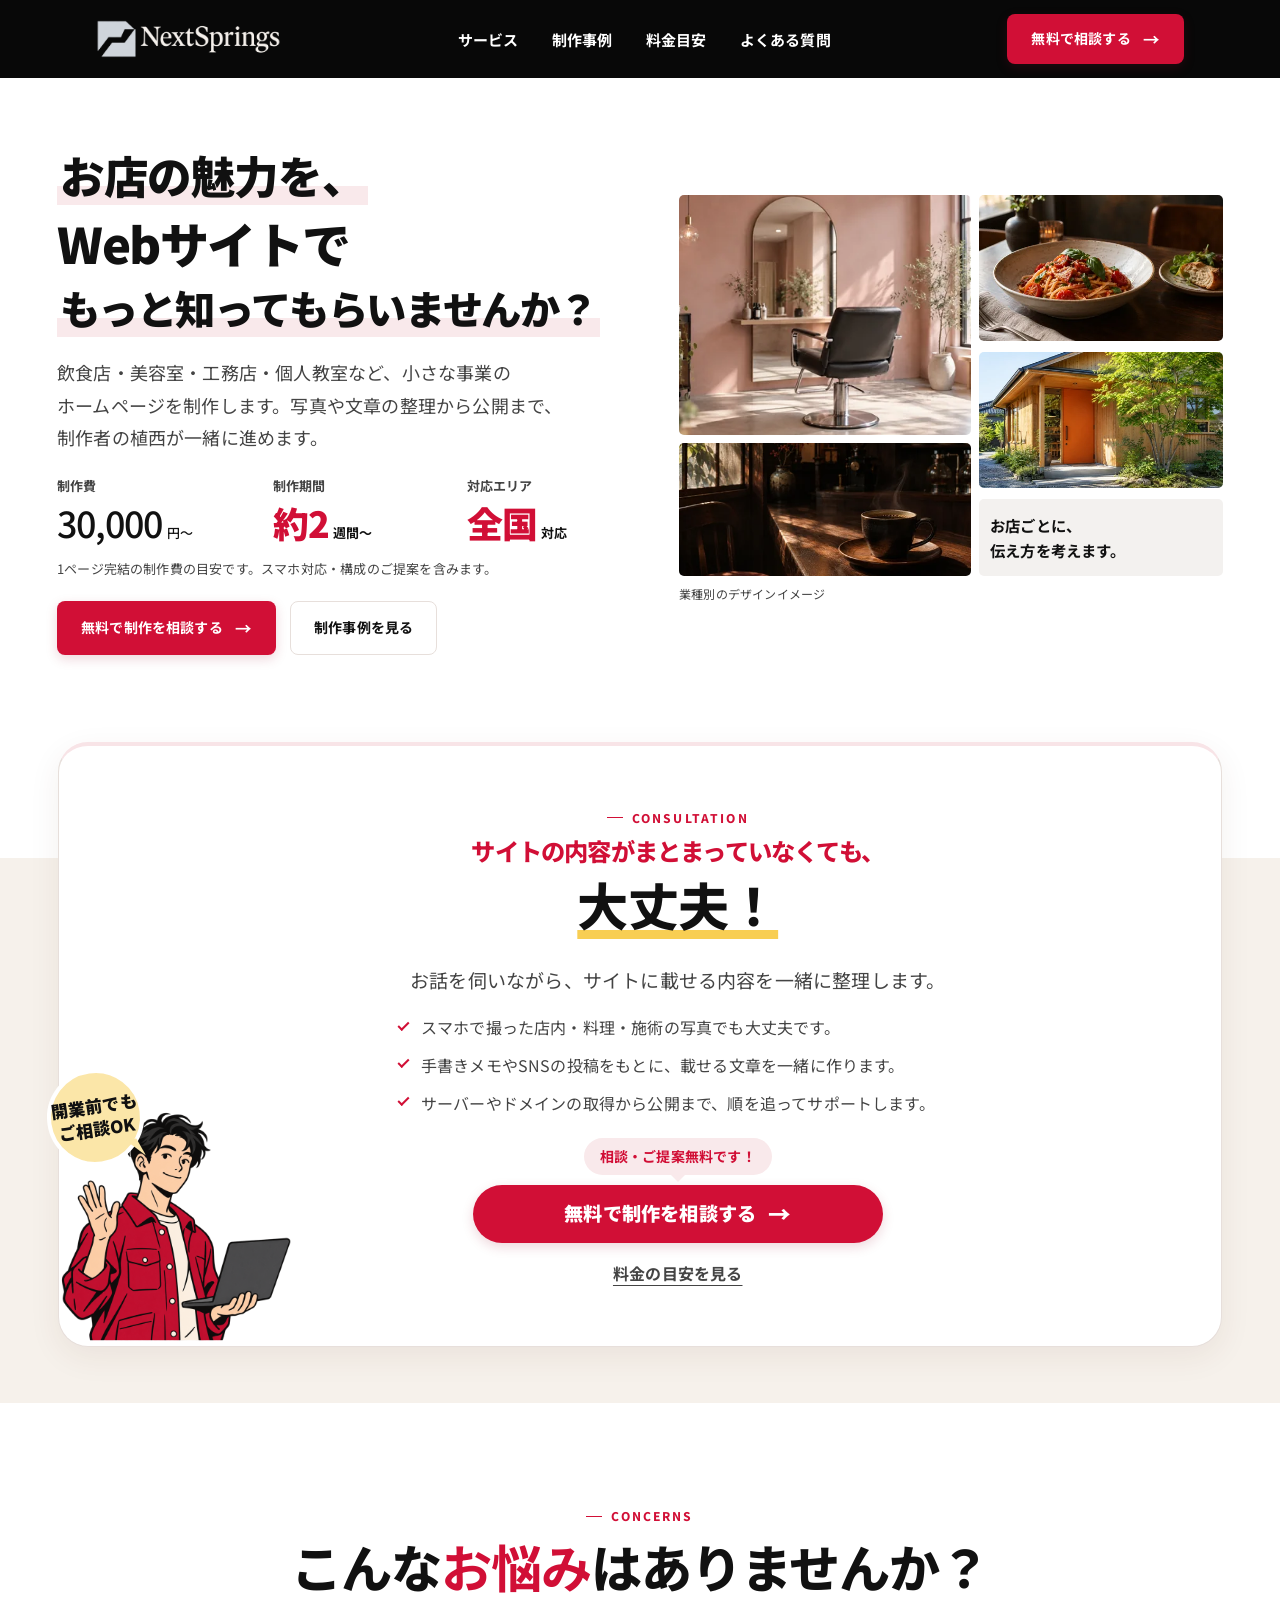
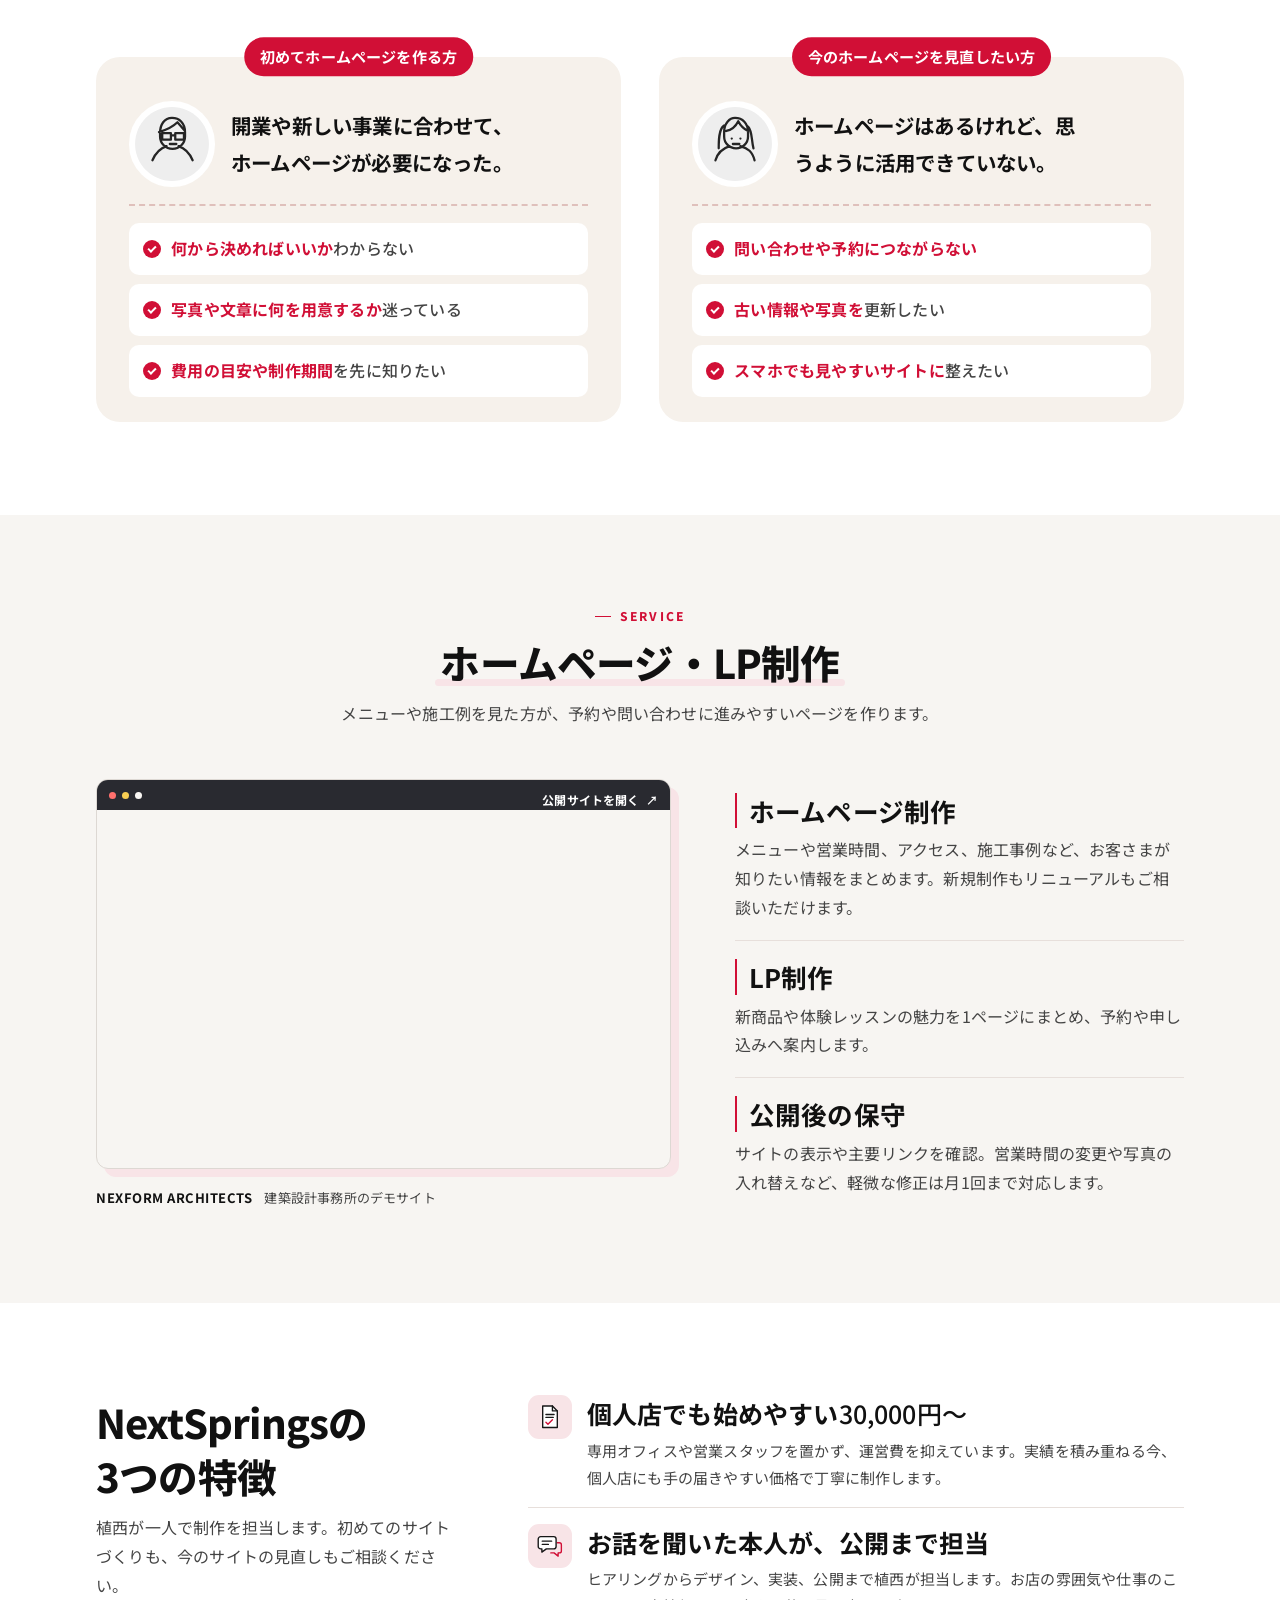
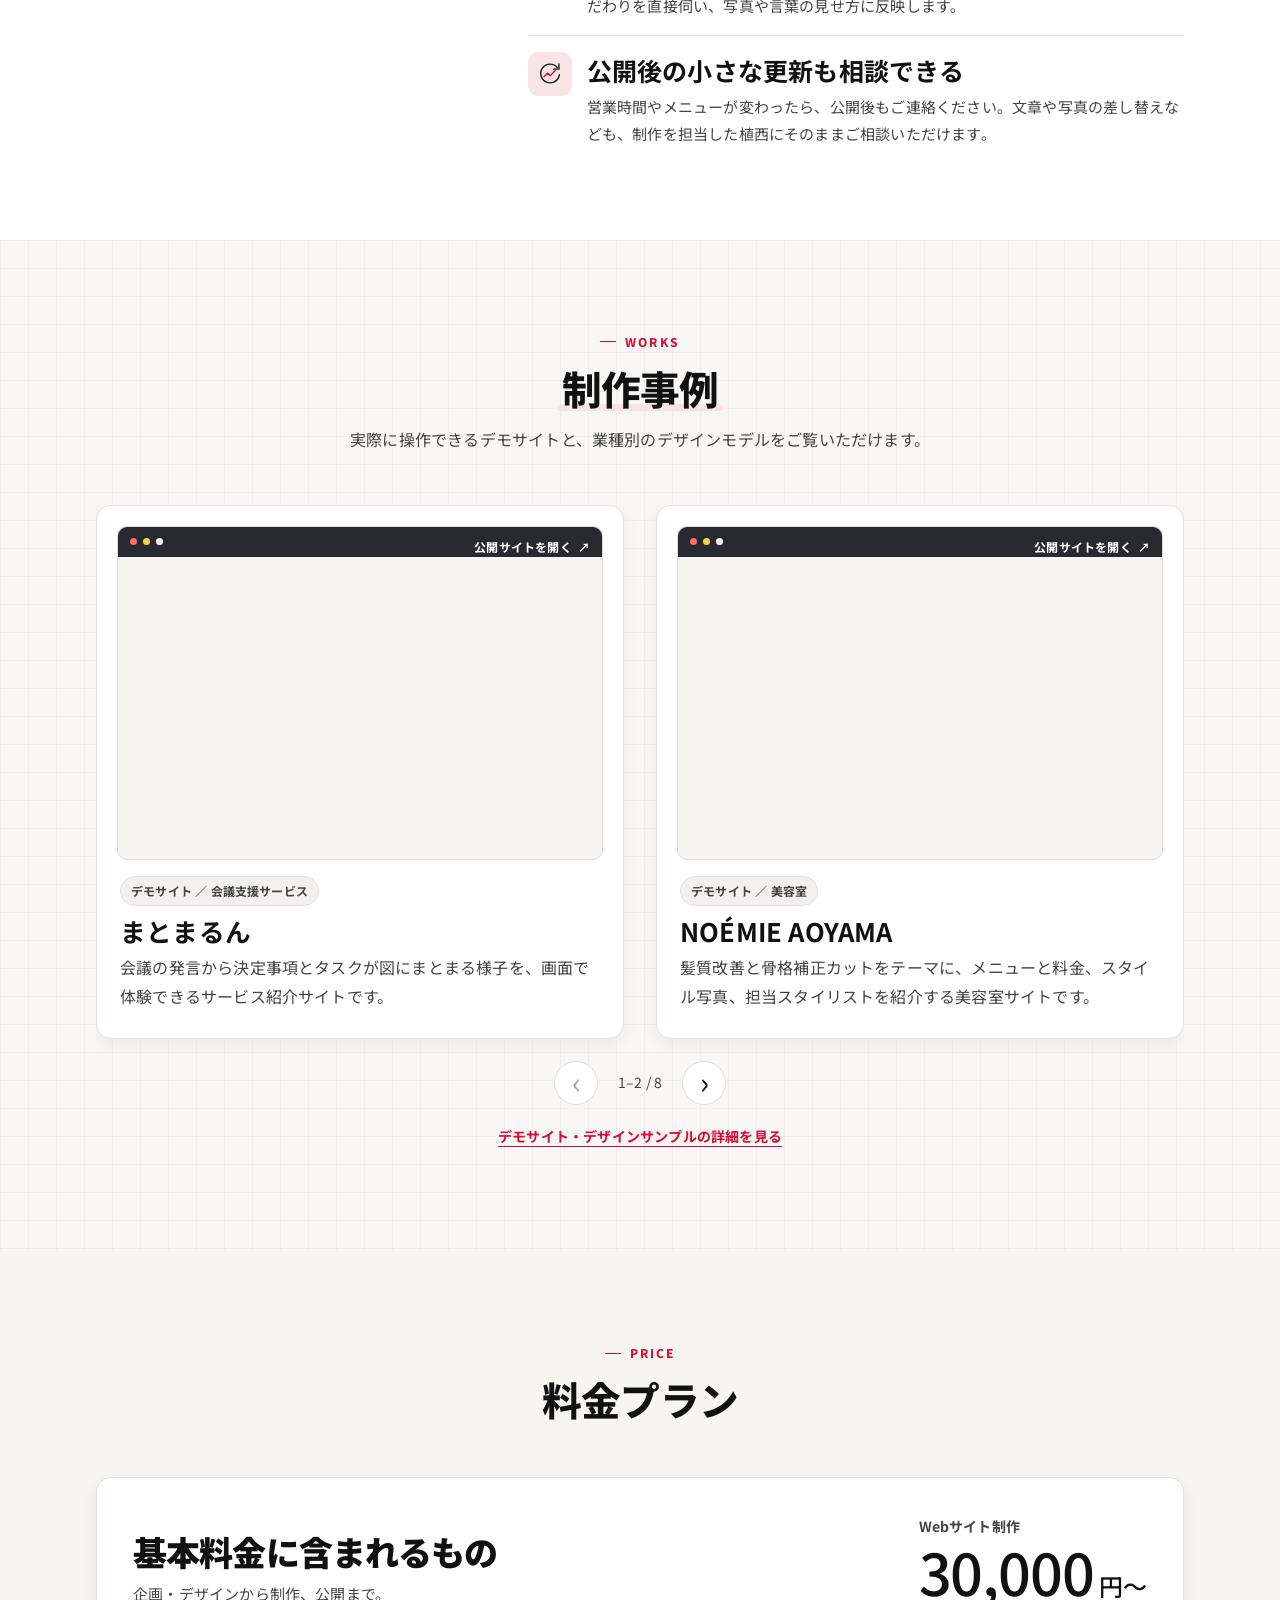
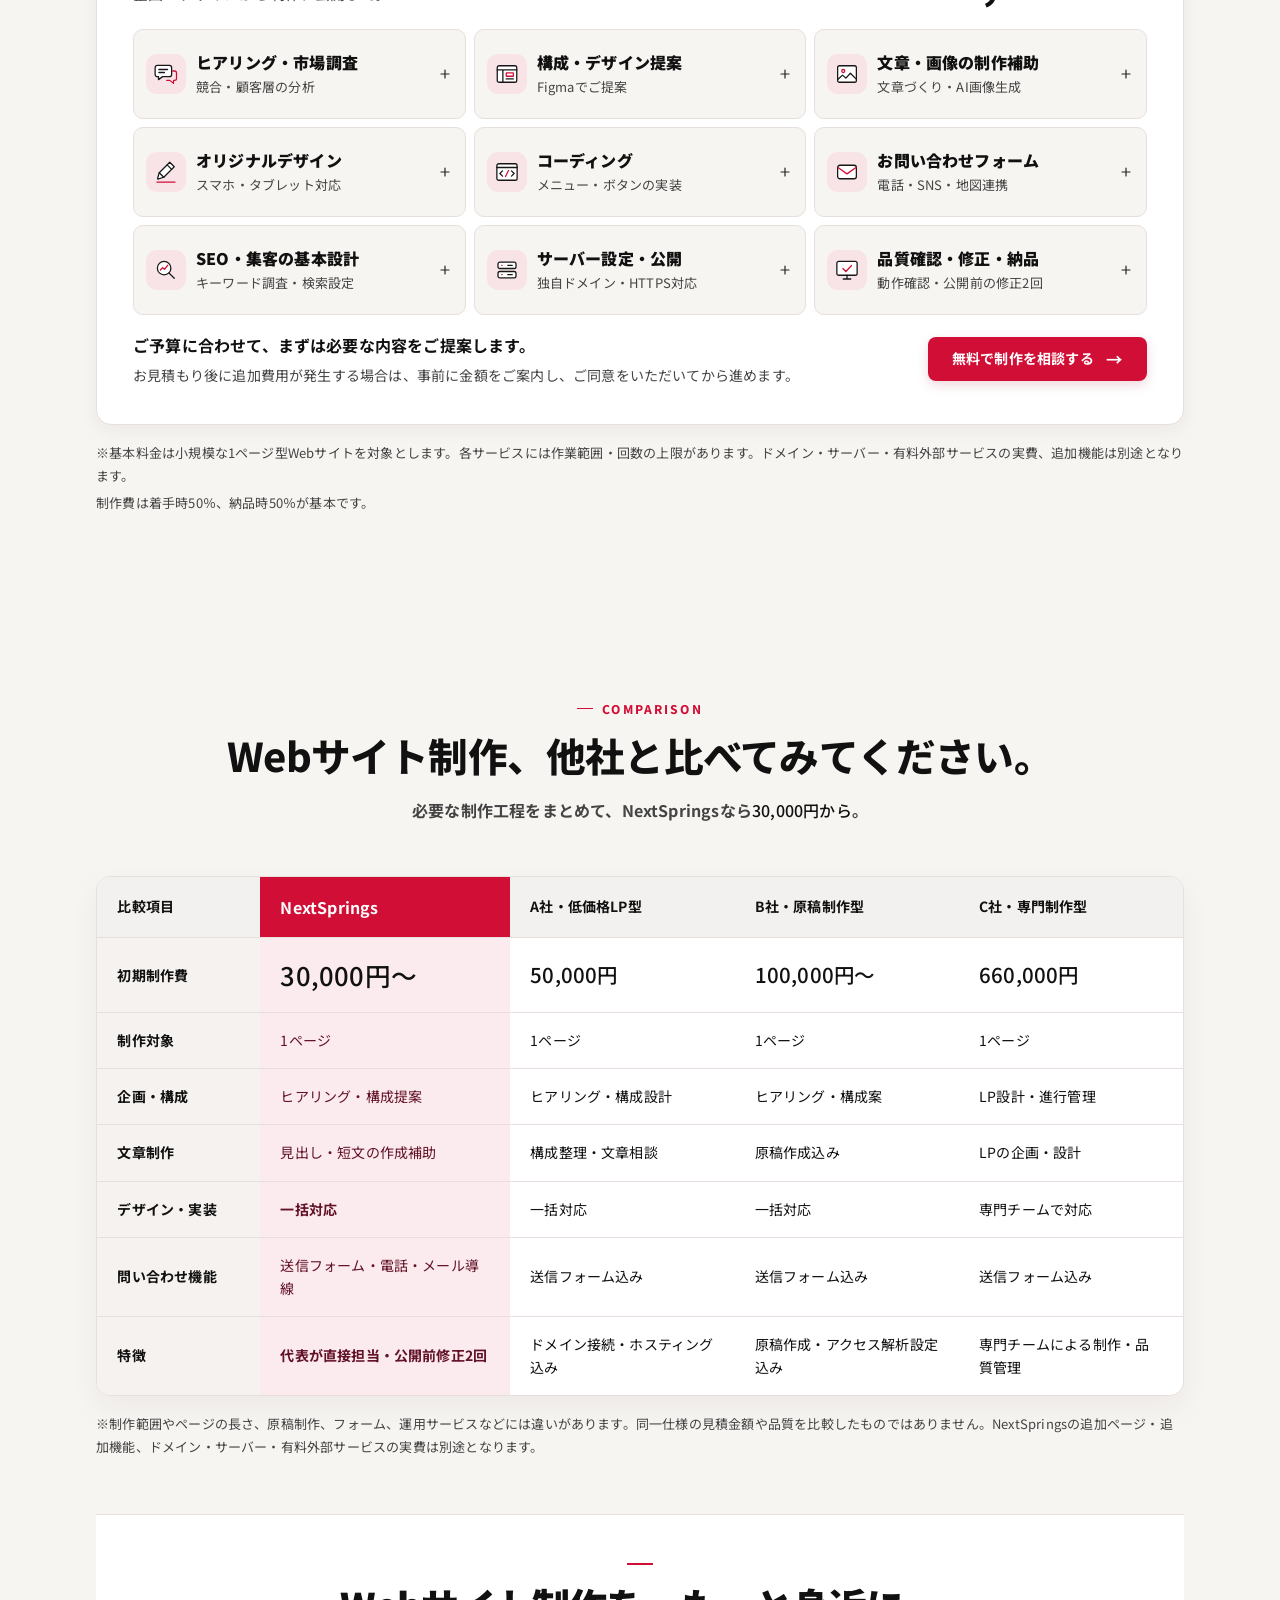
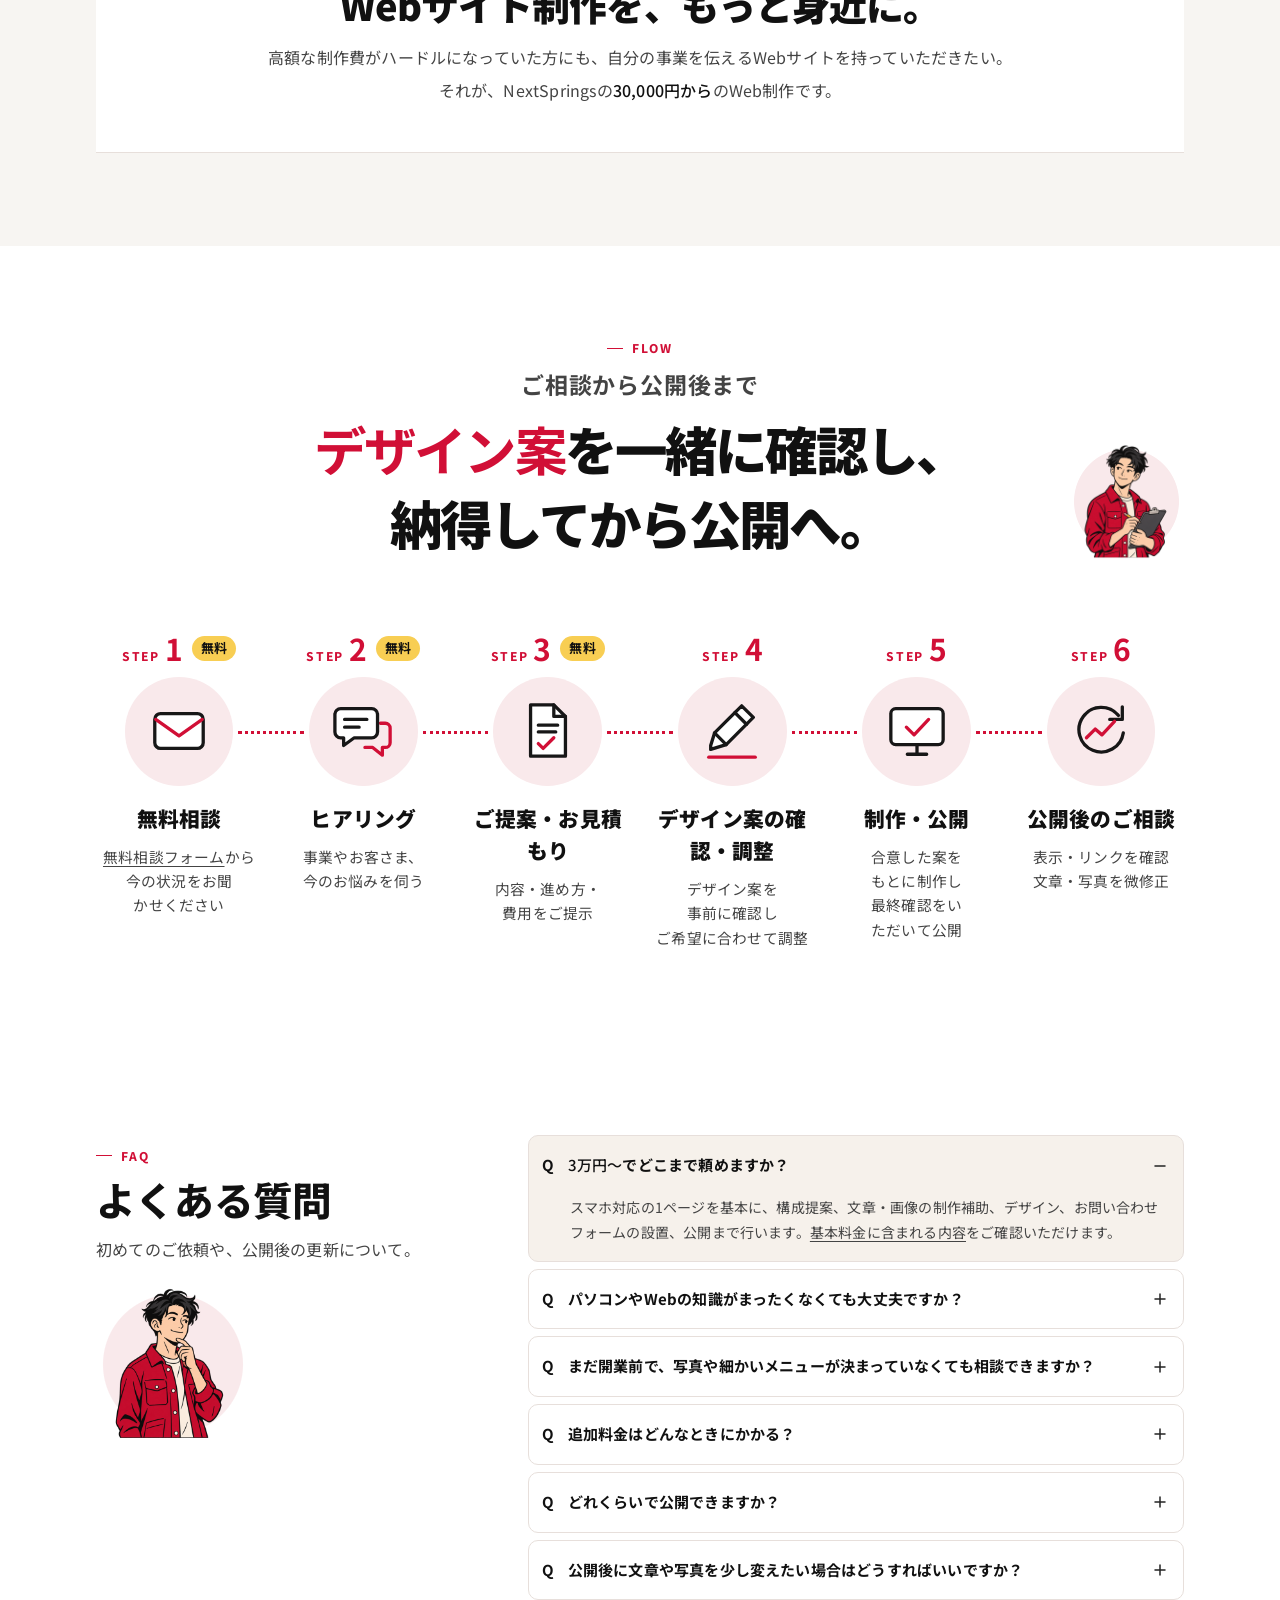
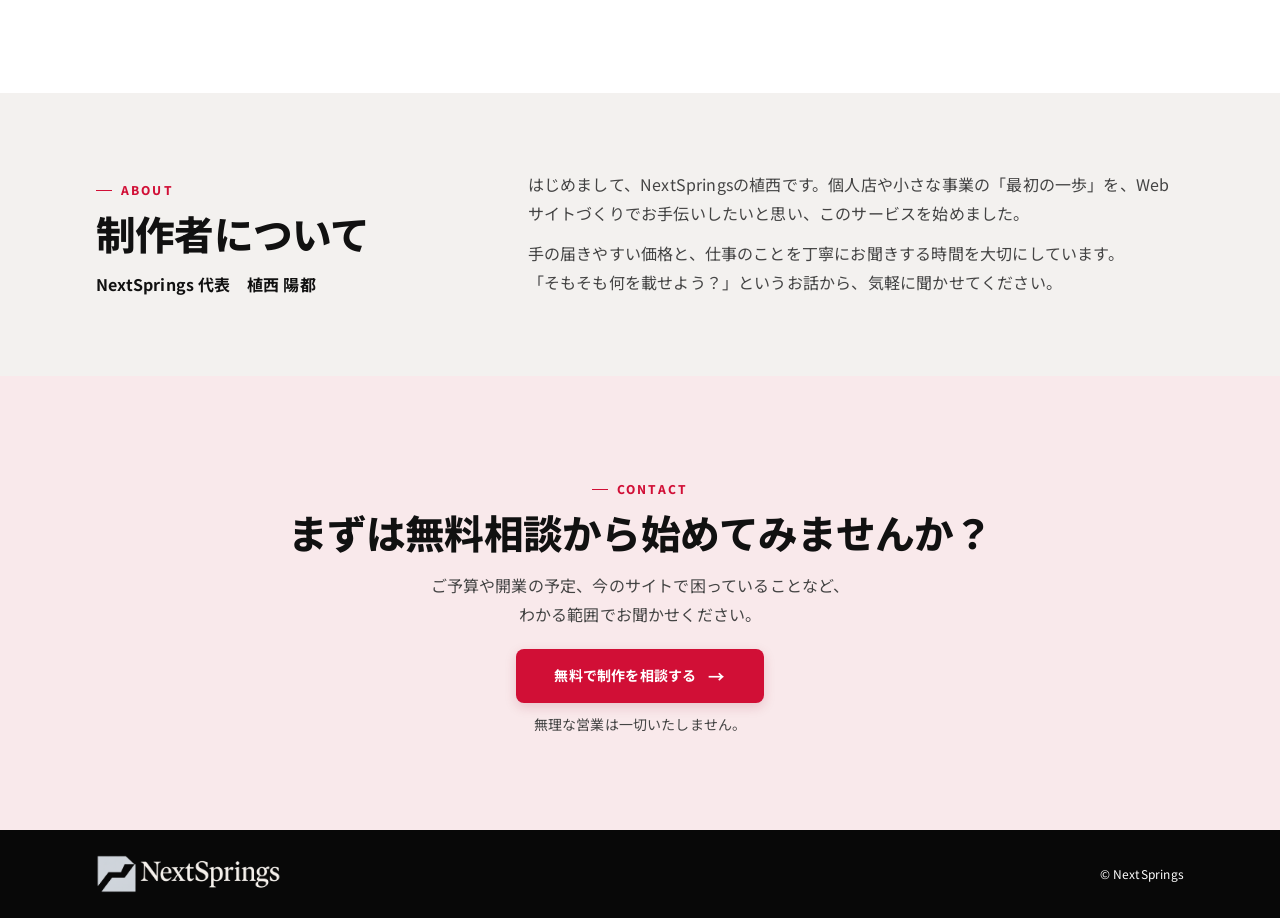
==== commit 93fb6116: "制作事例にまとまるんとNOÉMIE AOYAMAを追加" ====
--- a/index.html
+++ b/index.html
@@ -397,6 +397,64 @@
                 <div class="site-preview-bar" aria-hidden="true"></div>
                 <div class="site-preview-screen">
                   <iframe
+                    src="https://ue070924-source.github.io/matomarun-site/"
+                    title="まとまるんのトップページ"
+                    loading="lazy"
+                    sandbox="allow-scripts allow-same-origin"
+                    referrerpolicy="no-referrer"
+                    tabindex="-1"
+                    inert
+                  ></iframe>
+                </div>
+                <a
+                  class="site-preview-link"
+                  href="https://ue070924-source.github.io/matomarun-site/"
+                  target="_blank"
+                  rel="noopener"
+                  aria-label="まとまるんの公開サイトを開く（新しいタブ）"
+                >公開サイトを開く <span aria-hidden="true">↗</span></a>
+              </div>
+              <div class="project-copy">
+                <span class="tag">デモサイト ／ 会議支援サービス</span>
+                <h3>まとまるん</h3>
+                <p>会議の発言から決定事項とタスクが図にまとまる様子を、画面で体験できるサービス紹介サイトです。</p>
+              </div>
+            </article>
+
+            <article class="project" data-reveal>
+              <div class="site-preview">
+                <div class="site-preview-bar" aria-hidden="true"></div>
+                <div class="site-preview-screen">
+                  <iframe
+                    src="https://ue070924-source.github.io/noemie-aoyama/"
+                    title="NOÉMIE AOYAMAのトップページ"
+                    loading="lazy"
+                    sandbox="allow-scripts allow-same-origin"
+                    referrerpolicy="no-referrer"
+                    tabindex="-1"
+                    inert
+                  ></iframe>
+                </div>
+                <a
+                  class="site-preview-link"
+                  href="https://ue070924-source.github.io/noemie-aoyama/"
+                  target="_blank"
+                  rel="noopener"
+                  aria-label="NOÉMIE AOYAMAの公開サイトを開く（新しいタブ）"
+                >公開サイトを開く <span aria-hidden="true">↗</span></a>
+              </div>
+              <div class="project-copy">
+                <span class="tag">デモサイト ／ 美容室</span>
+                <h3 lang="en">NOÉMIE AOYAMA</h3>
+                <p>髪質改善と骨格補正カットをテーマに、メニューと料金、スタイル写真、担当スタイリストを紹介する美容室サイトです。</p>
+              </div>
+            </article>
+
+            <article class="project" data-reveal>
+              <div class="site-preview">
+                <div class="site-preview-bar" aria-hidden="true"></div>
+                <div class="site-preview-screen">
+                  <iframe
                     src="https://ue070924-source.github.io/japan-cofe-2.0/"
                     title="JAPAN COFFEEのトップページ"
                     loading="lazy"
